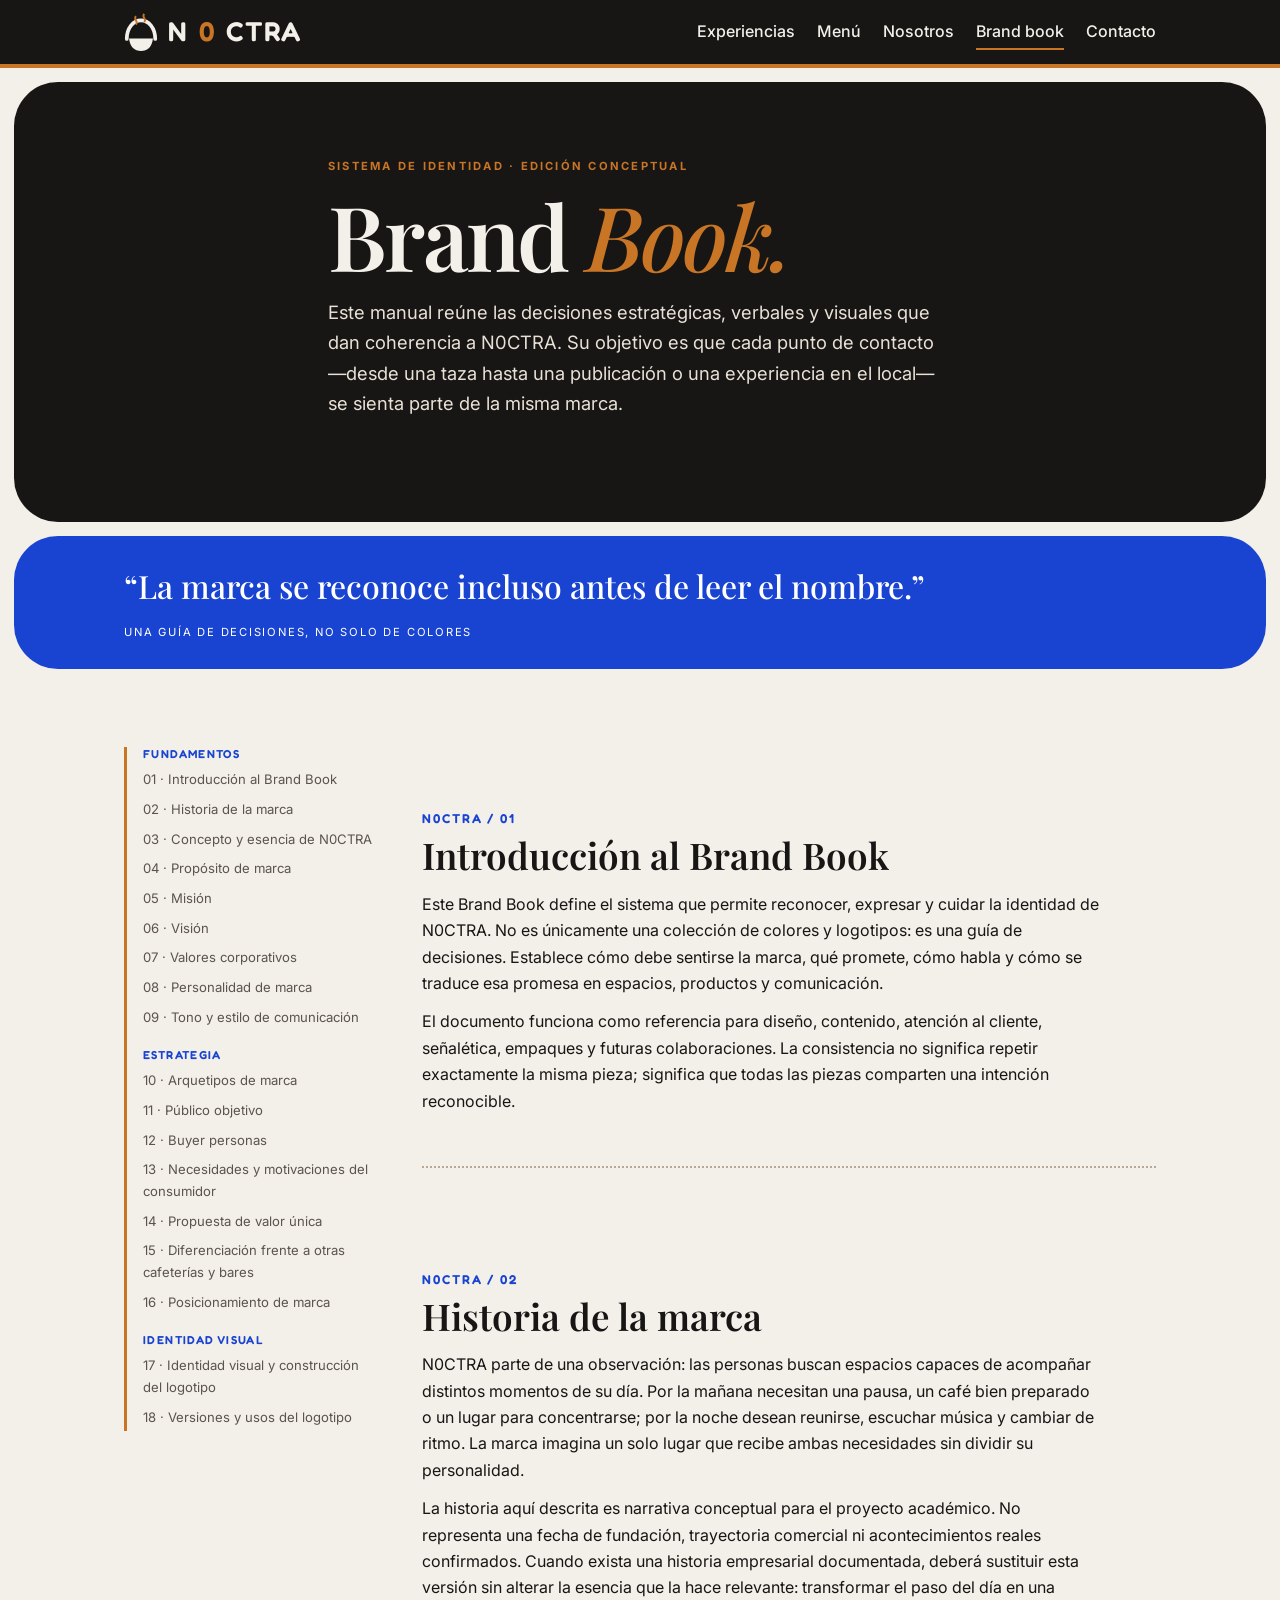
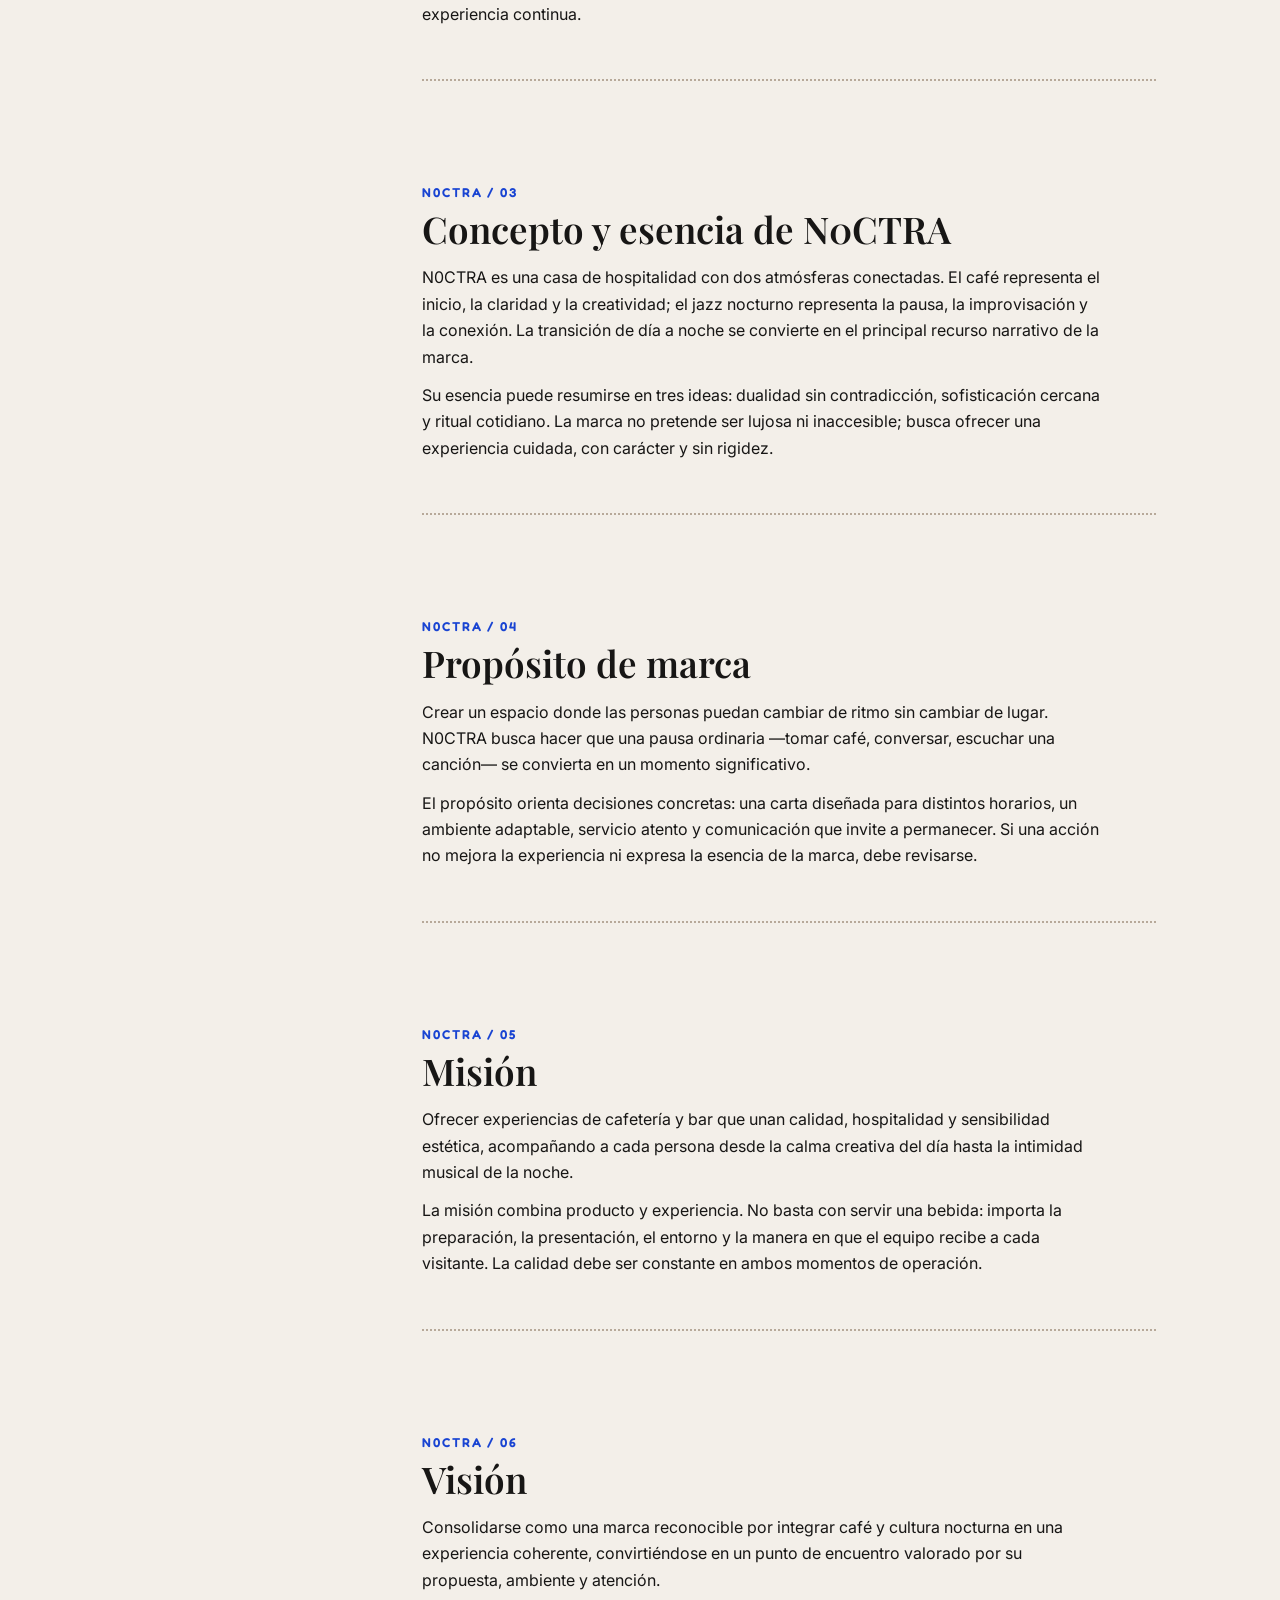
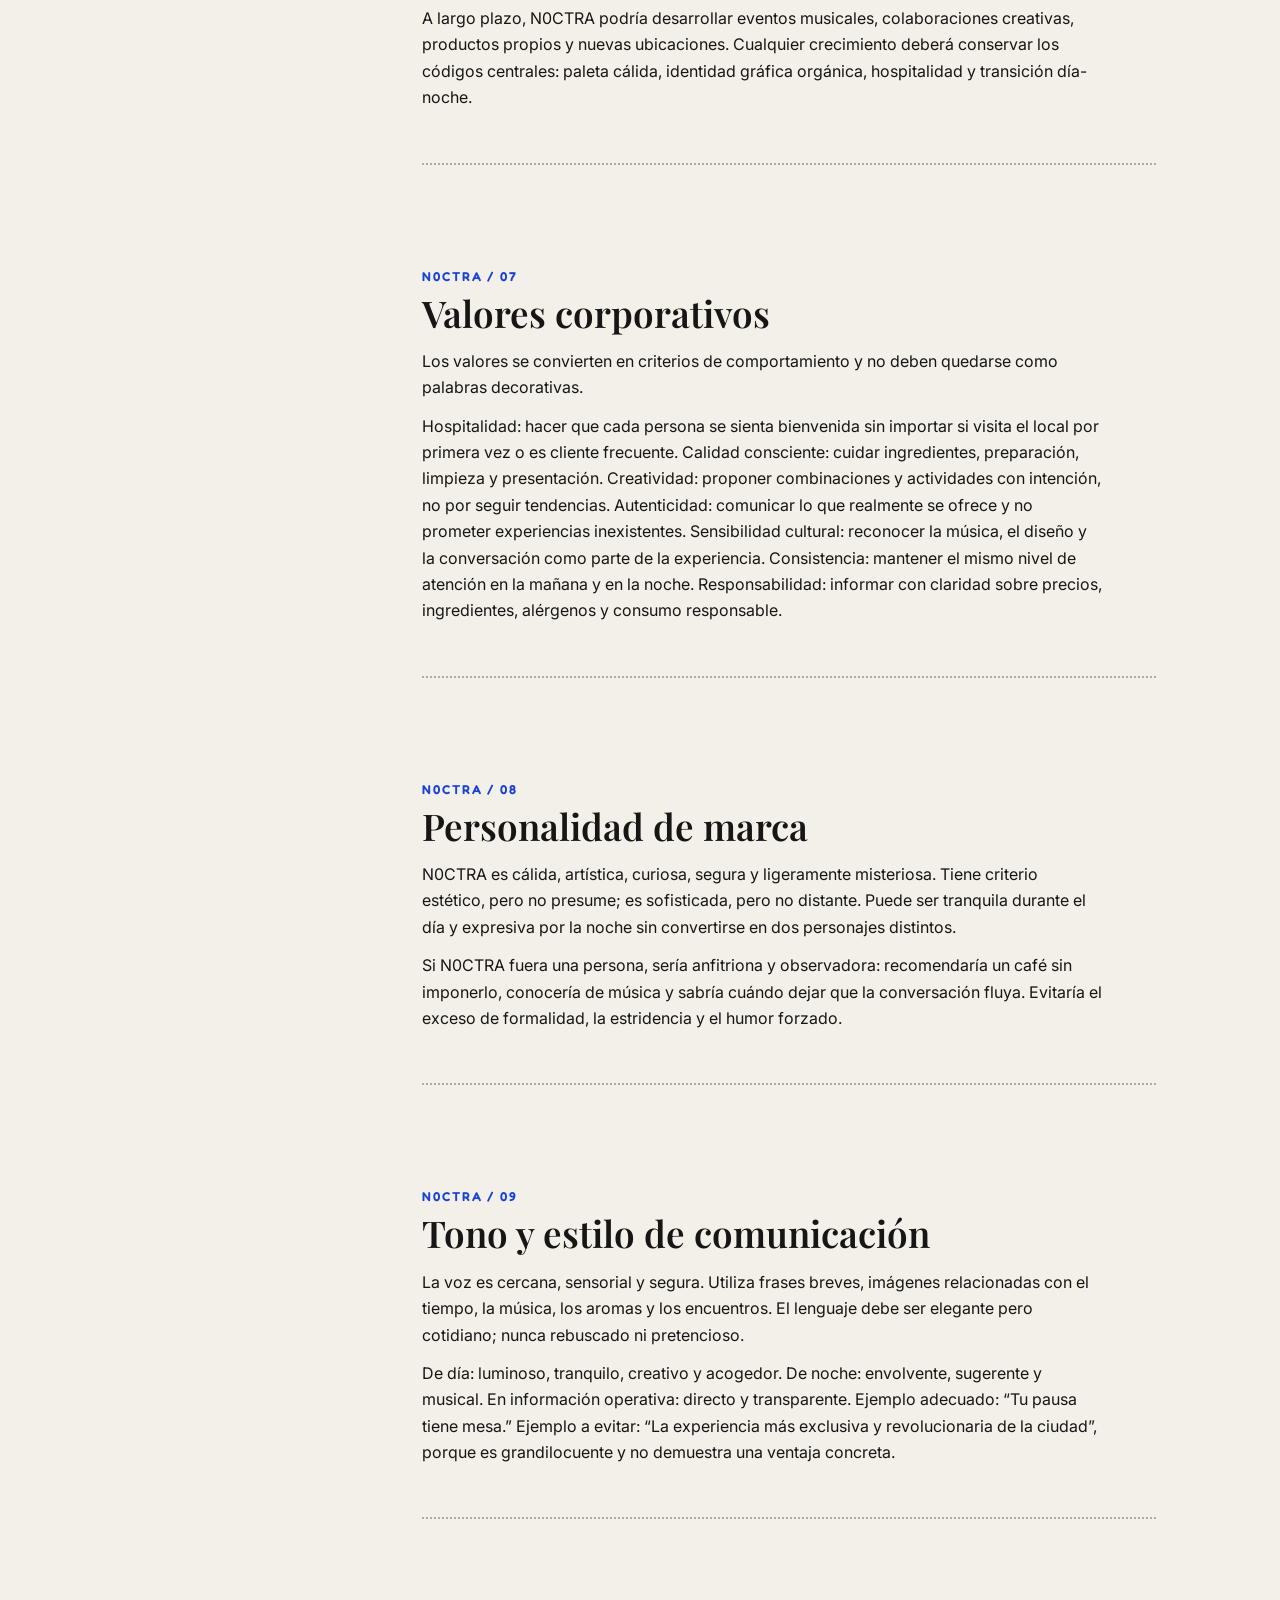
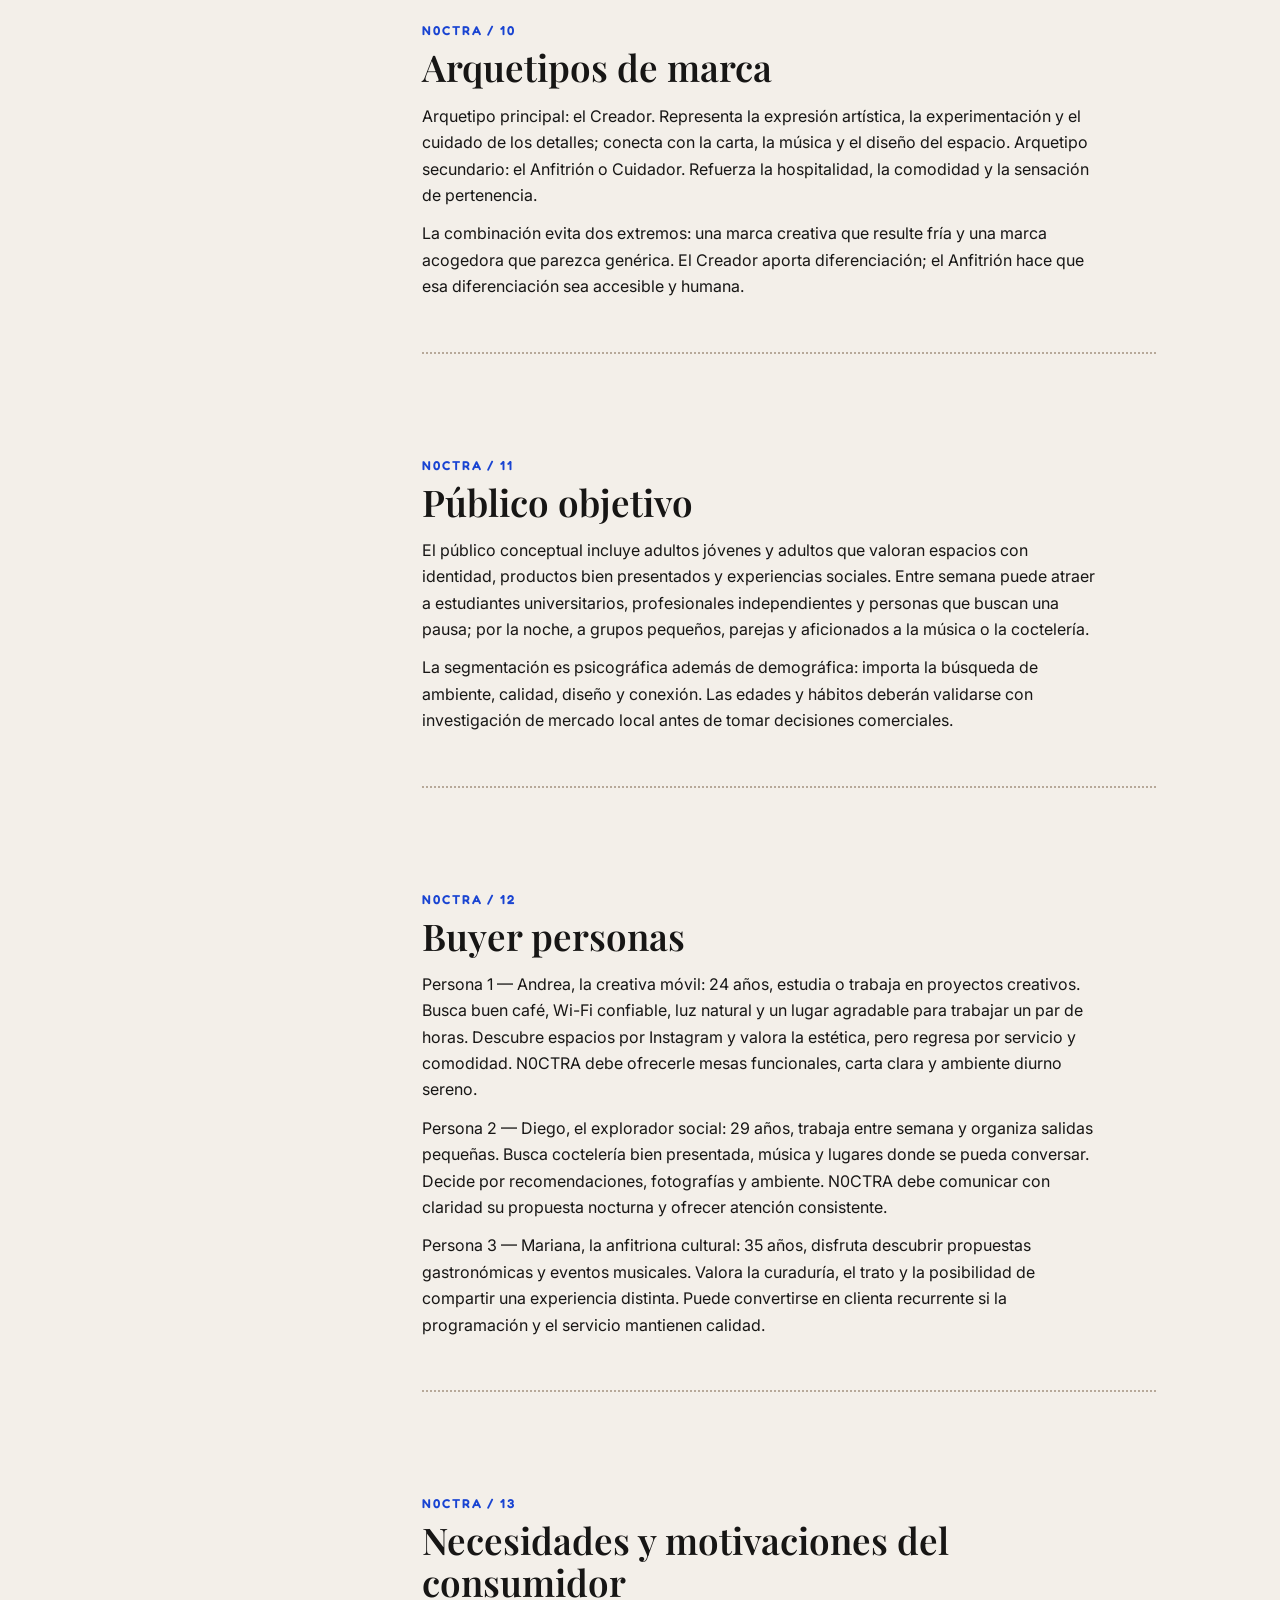
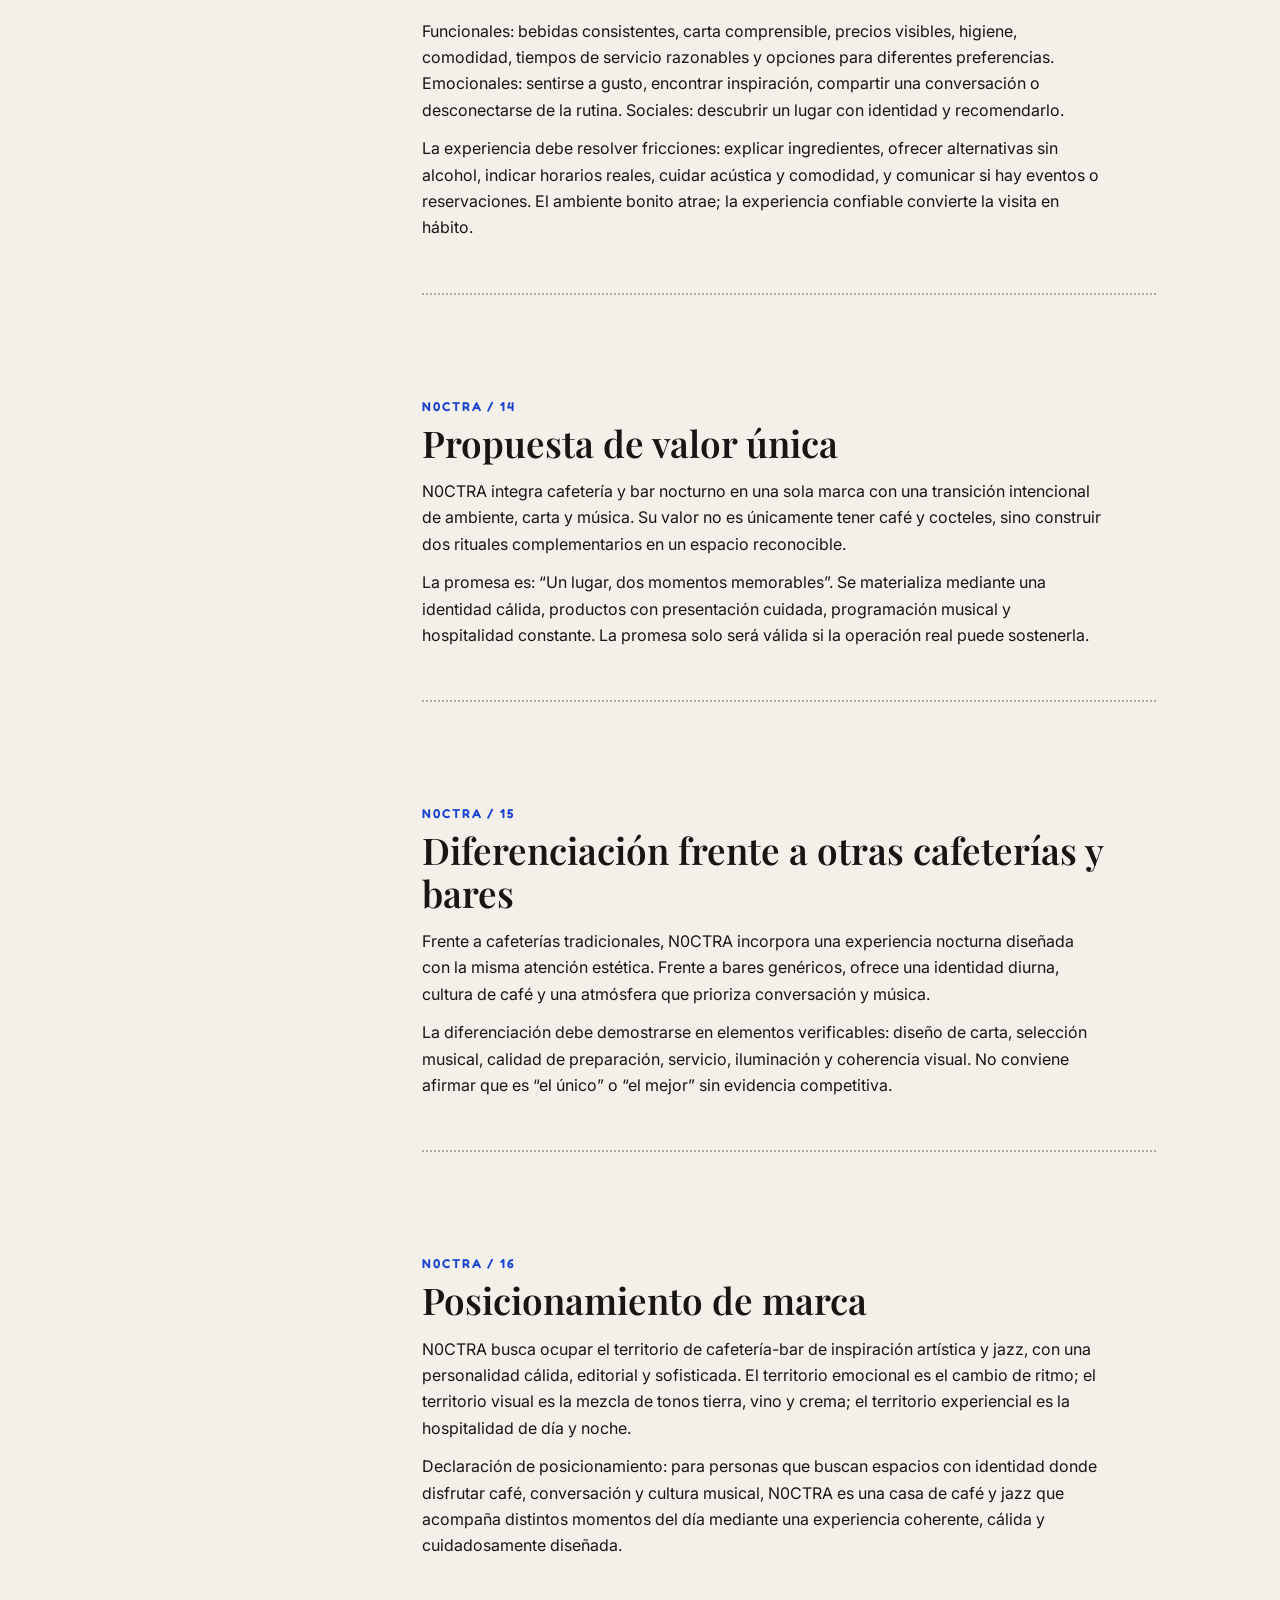
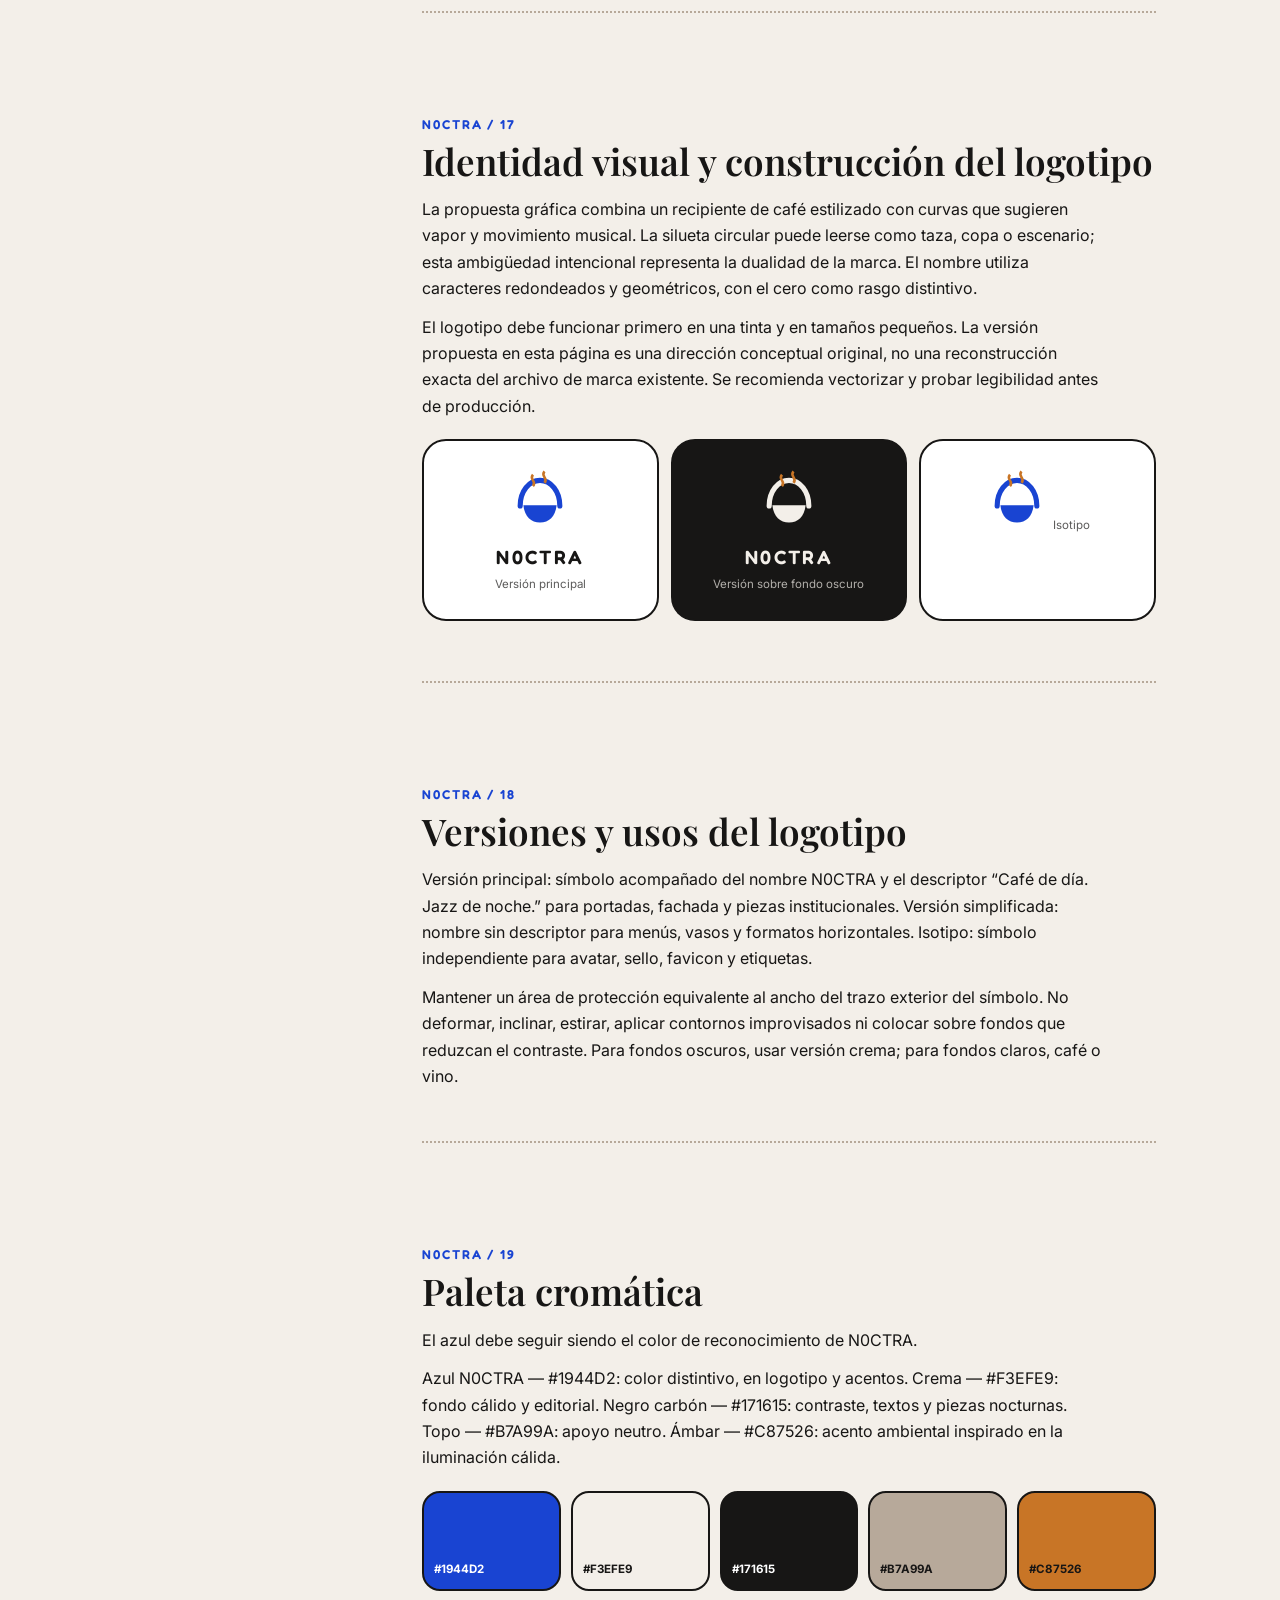
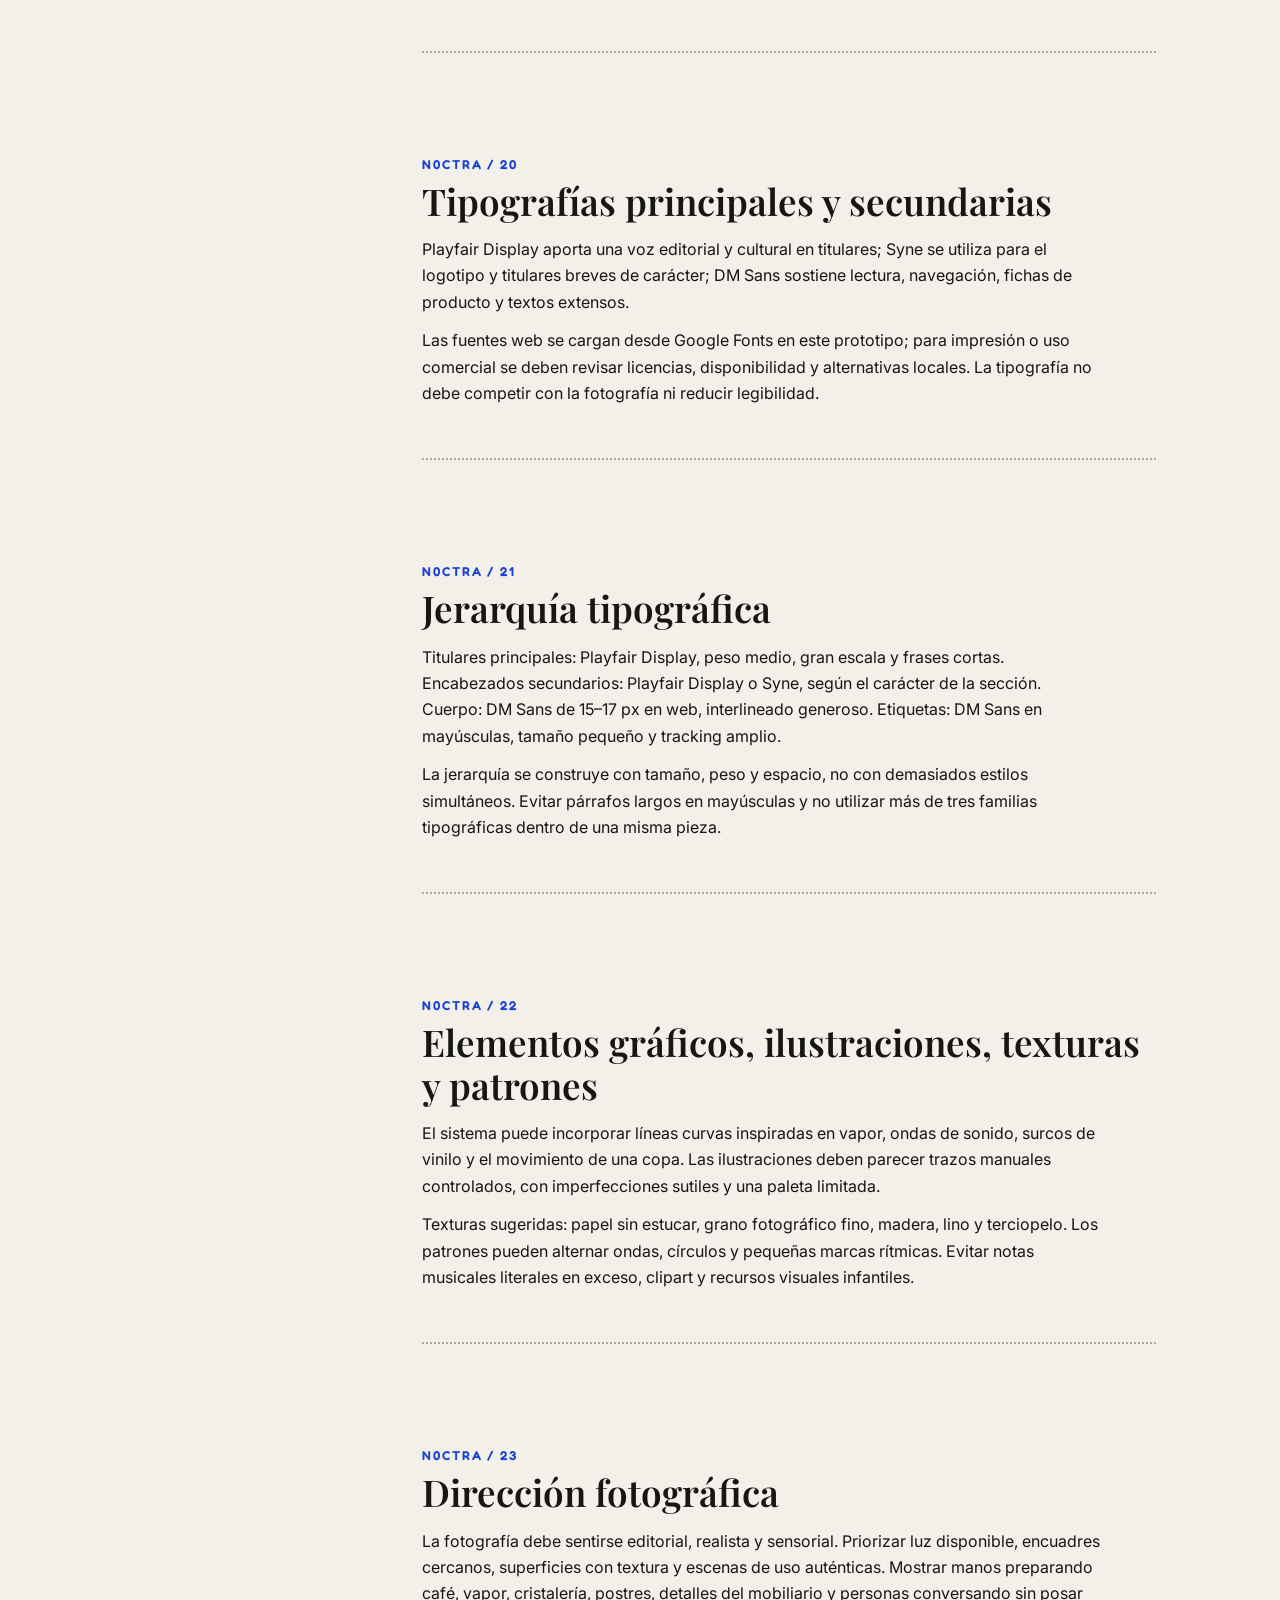
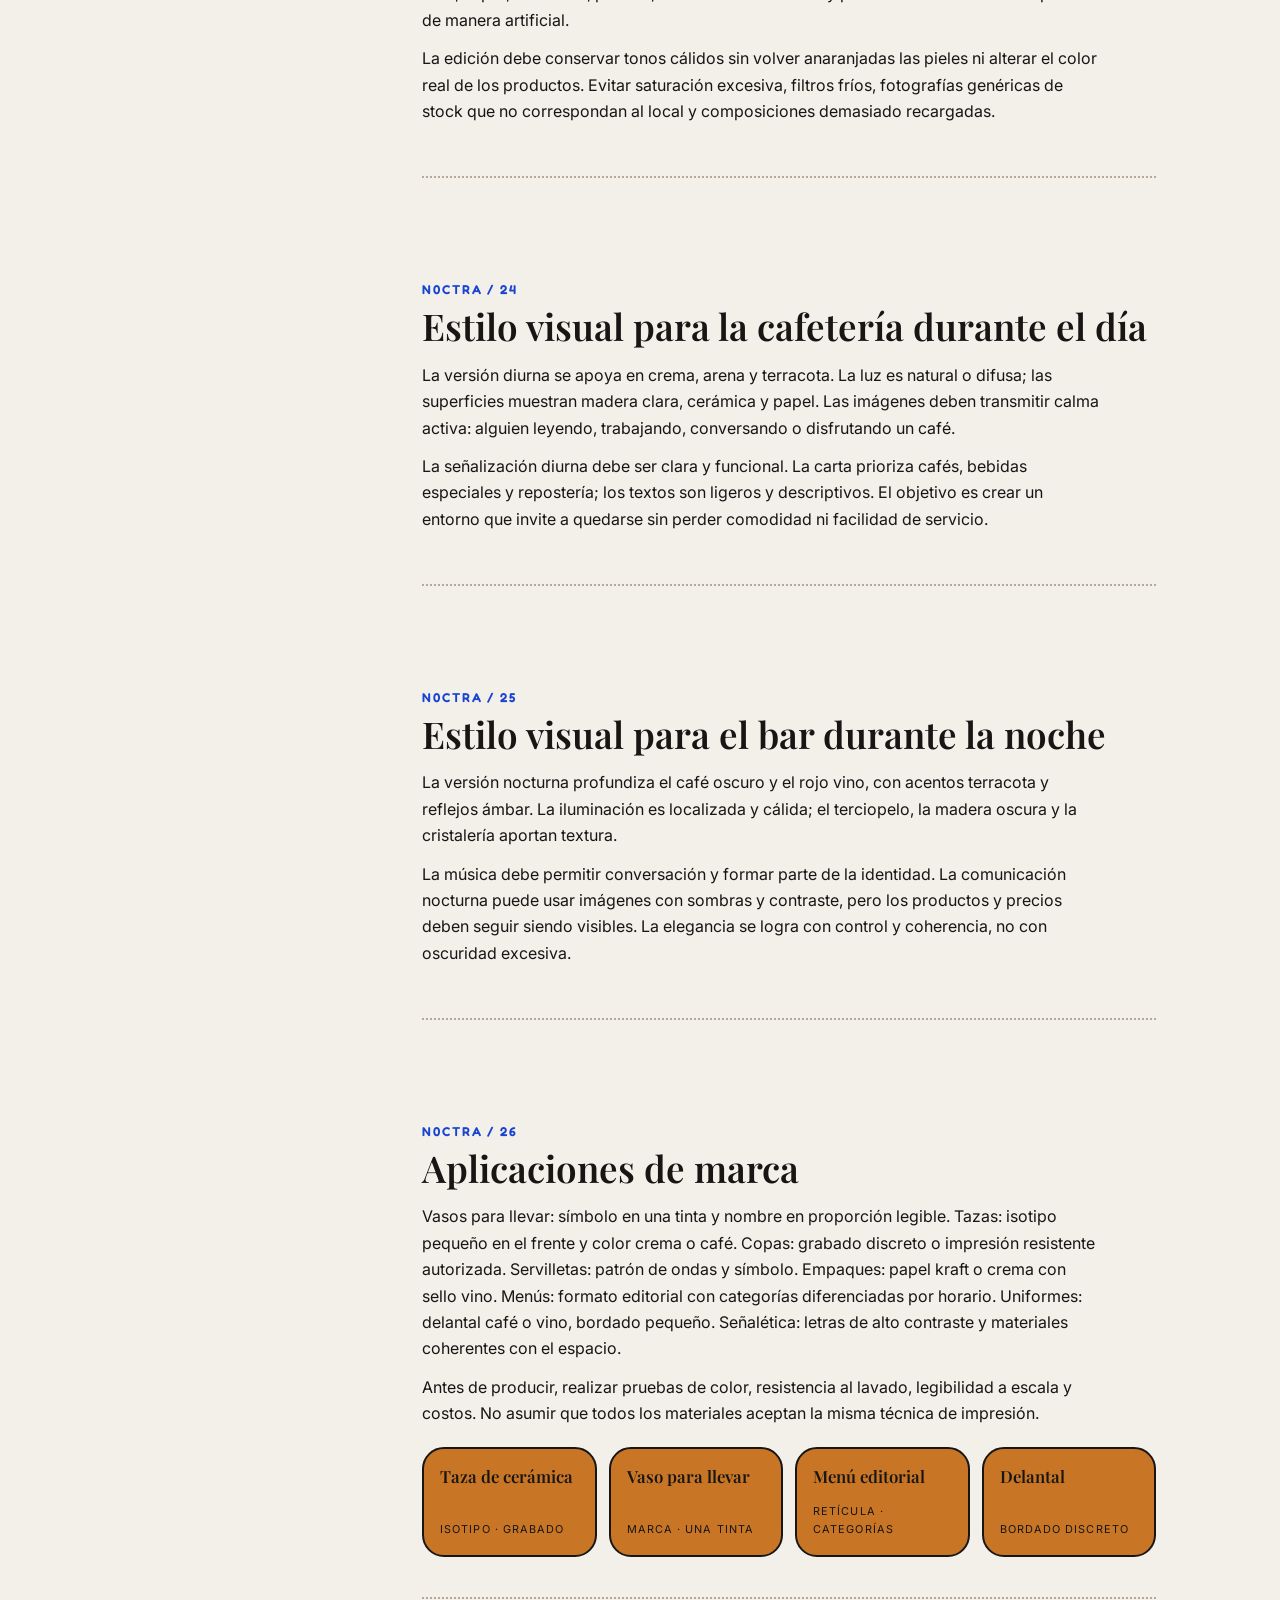
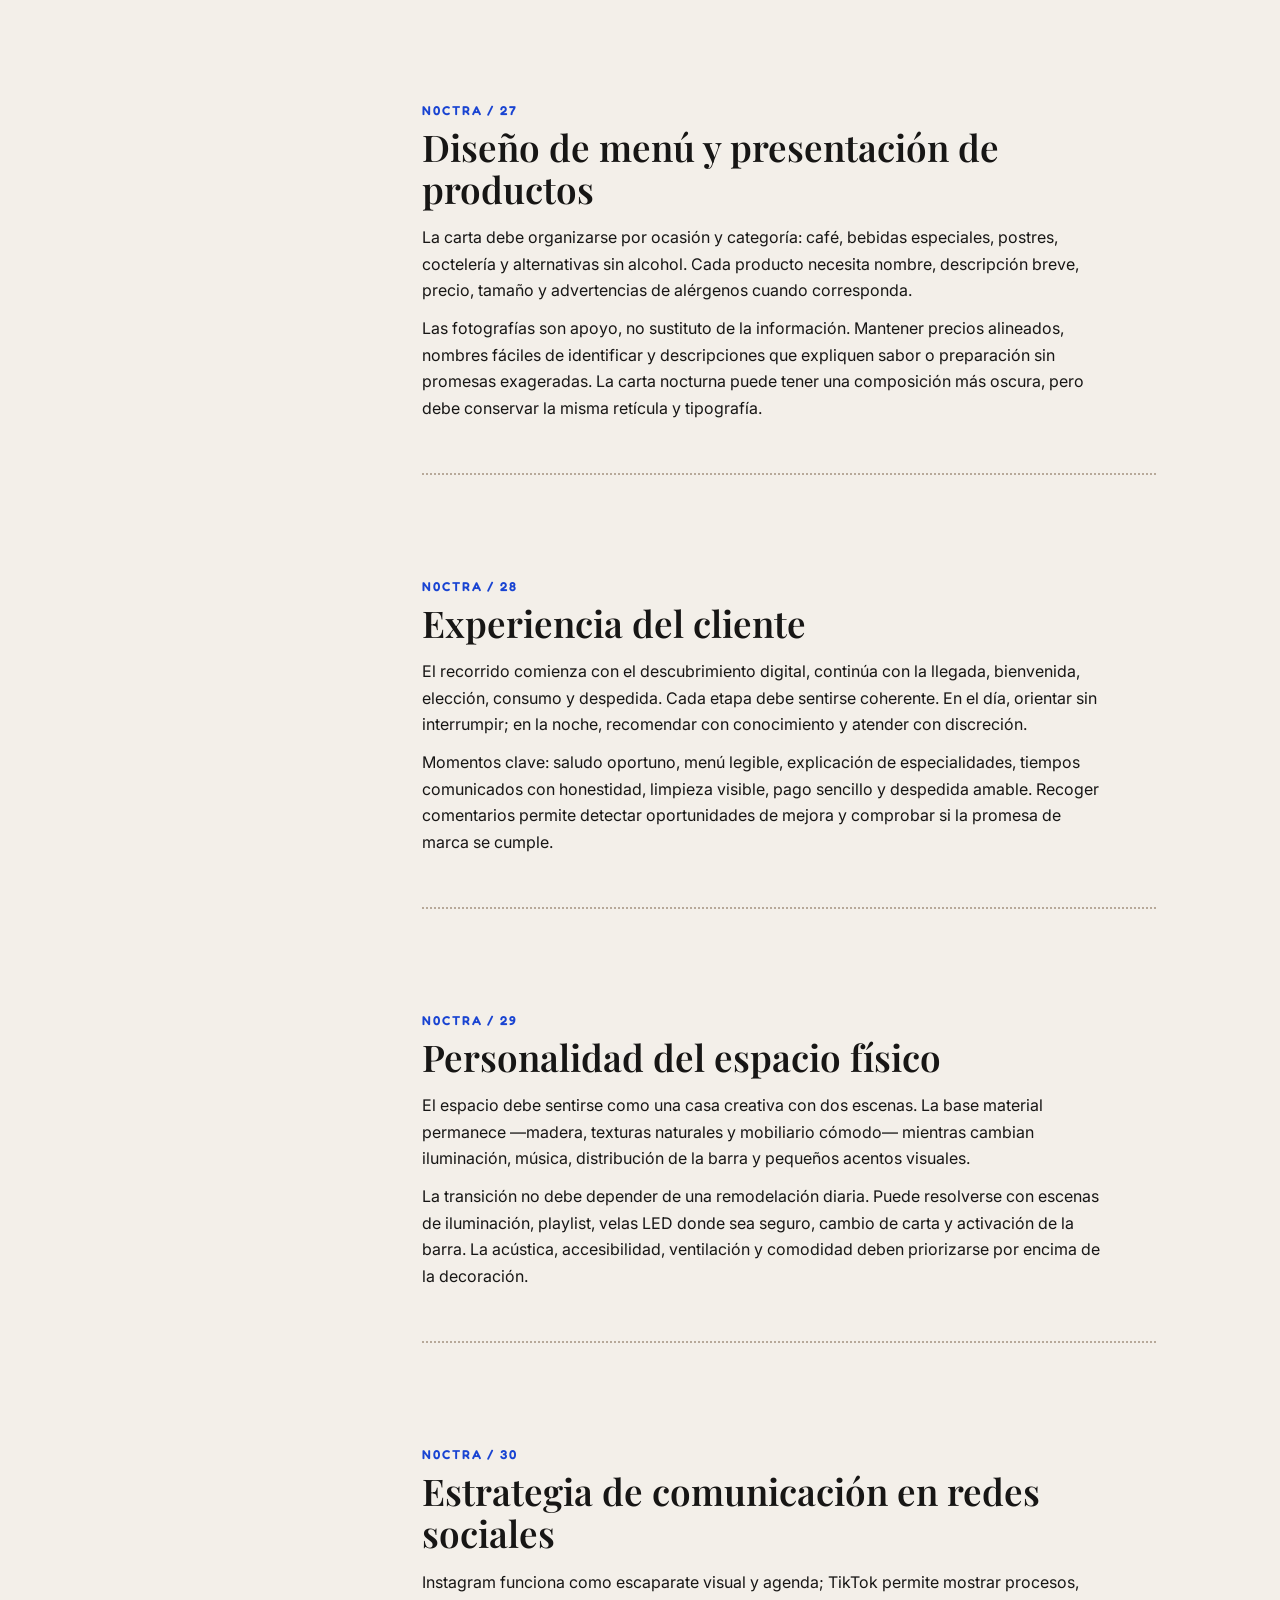
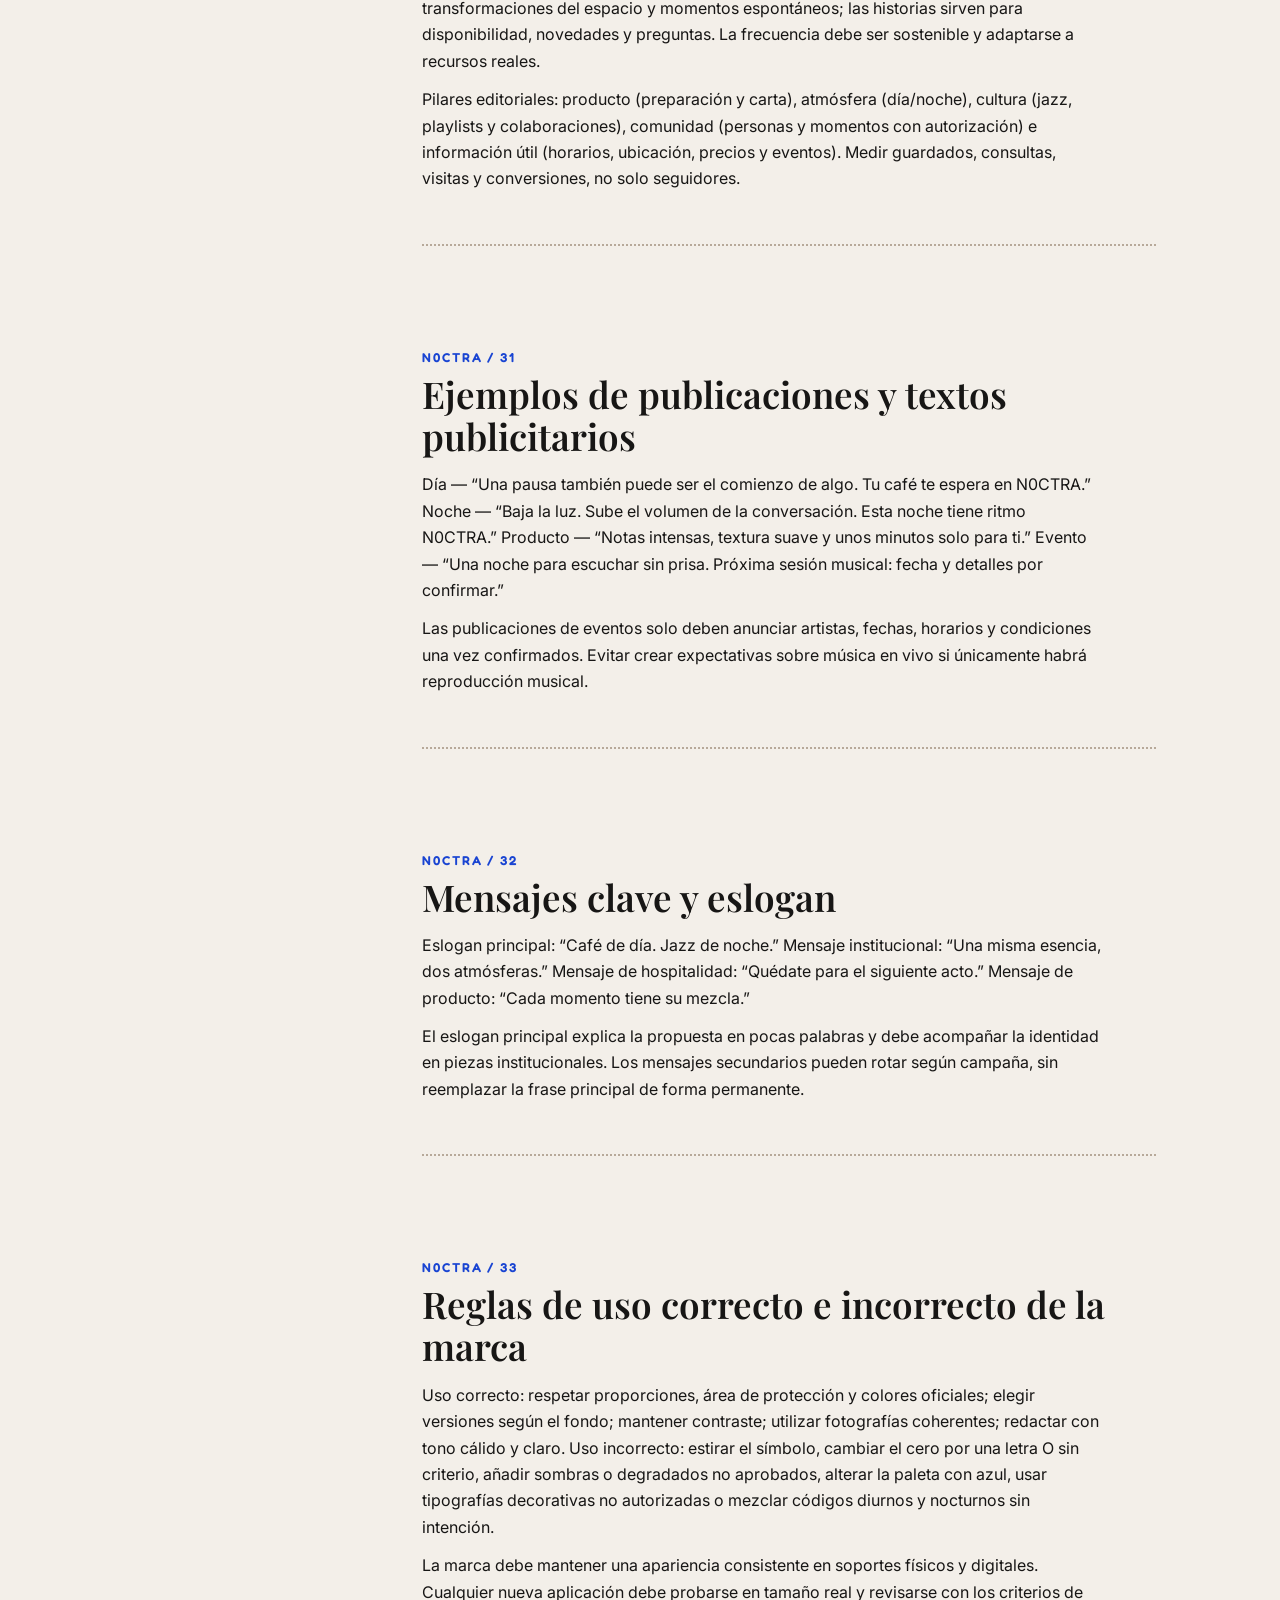
==== brandbook.html @ 635143bf "primera version" ====
<!DOCTYPE html>
<html lang="es">
<head>
  <meta charset="utf-8">
  <meta name="viewport" content="width=device-width,initial-scale=1">
  <title>Brand book &middot; N0CTRA</title>

  <link rel="icon" sizes="48x48" href="favicon.ico">
  <link rel="icon" type="image/svg+xml" href="assets/favicon.svg">
  <link rel="apple-touch-icon" href="assets/apple-touch-icon.png">
  <meta name="theme-color" content="#171615">

  <link rel="preconnect" href="https://fonts.googleapis.com">
  <link rel="stylesheet" href="https://fonts.googleapis.com/css2?family=Fredoka:wght@500;600&amp;family=Playfair+Display:ital,wght@0,500;0,600;1,500&amp;family=Inter:wght@400;500;600&amp;display=swap">
  <link rel="stylesheet" href="styles.css">

  <script>document.documentElement.classList.add('js')</script>
  <script defer src="site.js"></script>
</head>

<body>
  <header>
    <div class="wrap">
      <!-- Isotipo conceptual del brand book (cap. 17, versión sobre fondo oscuro). Reemplazar por el logotipo oficial cuando esté listo. -->
      <a class="logo" href="index.html" aria-label="N0CTRA, inicio">
        <img class="mark" src="assets/isotipo-crema.svg" width="35" height="40" alt="">
        N<span>0</span>CTRA
      </a>
      <button class="nav-toggle" type="button" aria-label="Abrir menú" aria-expanded="false" aria-controls="primary-nav">
        <span></span><span></span><span></span>
      </button>
      <nav id="primary-nav">
        <a href="index.html">Experiencias</a>
        <a href="menu.html">Men&uacute;</a>
        <a href="nosotros.html">Nosotros</a>
        <a class="on" href="brandbook.html">Brand book</a>
        <a href="#contacto">Contacto</a>
      </nav>
    </div>
  </header>

  <main>
    <section class="hero photo sm" style="--hp:url(https://images.unsplash.com/photo-1514362545857-3bc16c4c7d1b?auto=format&amp;fit=crop&amp;w=1800&amp;q=80)">
      <div class="wrap">
        <p class="eb">Sistema de identidad &middot; Edici&oacute;n conceptual</p>
        <h1>Brand <em>Book.</em></h1>
        <p class="lead">Este manual re&uacute;ne las decisiones estrat&eacute;gicas, verbales y visuales que dan coherencia a N0CTRA. Su objetivo es que cada punto de contacto &mdash;desde una taza hasta una publicaci&oacute;n o una experiencia en el local&mdash; se sienta parte de la misma marca.</p>
      </div>
    </section>

    <div class="strip">
      <div class="wrap">
        <strong>&ldquo;La marca se reconoce incluso antes de leer el nombre.&rdquo;</strong>
        <span>Una gu&iacute;a de decisiones, no solo de colores</span>
      </div>
    </div>

    <section>
      <div class="wrap bb">
        <aside class="bi">
          <b>Fundamentos</b>
          <a href="#chapter-01">01 &middot; Introducci&oacute;n al Brand Book</a>
          <a href="#chapter-02">02 &middot; Historia de la marca</a>
          <a href="#chapter-03">03 &middot; Concepto y esencia de N0CTRA</a>
          <a href="#chapter-04">04 &middot; Prop&oacute;sito de marca</a>
          <a href="#chapter-05">05 &middot; Misi&oacute;n</a>
          <a href="#chapter-06">06 &middot; Visi&oacute;n</a>
          <a href="#chapter-07">07 &middot; Valores corporativos</a>
          <a href="#chapter-08">08 &middot; Personalidad de marca</a>
          <a href="#chapter-09">09 &middot; Tono y estilo de comunicaci&oacute;n</a>

          <b>Estrategia</b>
          <a href="#chapter-10">10 &middot; Arquetipos de marca</a>
          <a href="#chapter-11">11 &middot; P&uacute;blico objetivo</a>
          <a href="#chapter-12">12 &middot; Buyer personas</a>
          <a href="#chapter-13">13 &middot; Necesidades y motivaciones del consumidor</a>
          <a href="#chapter-14">14 &middot; Propuesta de valor &uacute;nica</a>
          <a href="#chapter-15">15 &middot; Diferenciaci&oacute;n frente a otras cafeter&iacute;as y bares</a>
          <a href="#chapter-16">16 &middot; Posicionamiento de marca</a>

          <b>Identidad visual</b>
          <a href="#chapter-17">17 &middot; Identidad visual y construcci&oacute;n del logotipo</a>
          <a href="#chapter-18">18 &middot; Versiones y usos del logotipo</a>
          <a href="#chapter-19">19 &middot; Paleta crom&aacute;tica</a>
          <a href="#chapter-20">20 &middot; Tipograf&iacute;as principales y secundarias</a>
          <a href="#chapter-21">21 &middot; Jerarqu&iacute;a tipogr&aacute;fica</a>
          <a href="#chapter-22">22 &middot; Elementos gr&aacute;ficos, ilustraciones, texturas y patrones</a>
          <a href="#chapter-23">23 &middot; Direcci&oacute;n fotogr&aacute;fica</a>

          <b>Experiencia</b>
          <a href="#chapter-24">24 &middot; Estilo visual para la cafeter&iacute;a durante el d&iacute;a</a>
          <a href="#chapter-25">25 &middot; Estilo visual para el bar durante la noche</a>
          <a href="#chapter-26">26 &middot; Aplicaciones de marca</a>
          <a href="#chapter-27">27 &middot; Dise&ntilde;o de men&uacute; y presentaci&oacute;n de productos</a>
          <a href="#chapter-28">28 &middot; Experiencia del cliente</a>
          <a href="#chapter-29">29 &middot; Personalidad del espacio f&iacute;sico</a>

          <b>Comunicaci&oacute;n</b>
          <a href="#chapter-30">30 &middot; Estrategia de comunicaci&oacute;n en redes sociales</a>
          <a href="#chapter-31">31 &middot; Ejemplos de publicaciones y textos publicitarios</a>
          <a href="#chapter-32">32 &middot; Mensajes clave y eslogan</a>

          <b>Gobernanza</b>
          <a href="#chapter-33">33 &middot; Reglas de uso correcto e incorrecto de la marca</a>
          <a href="#chapter-34">34 &middot; Checklist de consistencia visual y comunicativa</a>
        </aside>
        <div>
          <section class="bc" id="chapter-01">
            <div class="cn">N0CTRA / 01</div>
            <h3>Introducci&oacute;n al Brand Book</h3>
            <p>Este Brand Book define el sistema que permite reconocer, expresar y cuidar la identidad de N0CTRA. No es &uacute;nicamente una colecci&oacute;n de colores y logotipos: es una gu&iacute;a de decisiones. Establece c&oacute;mo debe sentirse la marca, qu&eacute; promete, c&oacute;mo habla y c&oacute;mo se traduce esa promesa en espacios, productos y comunicaci&oacute;n.</p>
            <p>El documento funciona como referencia para dise&ntilde;o, contenido, atenci&oacute;n al cliente, se&ntilde;al&eacute;tica, empaques y futuras colaboraciones. La consistencia no significa repetir exactamente la misma pieza; significa que todas las piezas comparten una intenci&oacute;n reconocible.</p>
          </section>

          <section class="bc" id="chapter-02">
            <div class="cn">N0CTRA / 02</div>
            <h3>Historia de la marca</h3>
            <p>N0CTRA parte de una observaci&oacute;n: las personas buscan espacios capaces de acompa&ntilde;ar distintos momentos de su d&iacute;a. Por la ma&ntilde;ana necesitan una pausa, un caf&eacute; bien preparado o un lugar para concentrarse; por la noche desean reunirse, escuchar m&uacute;sica y cambiar de ritmo. La marca imagina un solo lugar que recibe ambas necesidades sin dividir su personalidad.</p>
            <p>La historia aqu&iacute; descrita es narrativa conceptual para el proyecto acad&eacute;mico. No representa una fecha de fundaci&oacute;n, trayectoria comercial ni acontecimientos reales confirmados. Cuando exista una historia empresarial documentada, deber&aacute; sustituir esta versi&oacute;n sin alterar la esencia que la hace relevante: transformar el paso del d&iacute;a en una experiencia continua.</p>
          </section>

          <section class="bc" id="chapter-03">
            <div class="cn">N0CTRA / 03</div>
            <h3>Concepto y esencia de N0CTRA</h3>
            <p>N0CTRA es una casa de hospitalidad con dos atm&oacute;sferas conectadas. El caf&eacute; representa el inicio, la claridad y la creatividad; el jazz nocturno representa la pausa, la improvisaci&oacute;n y la conexi&oacute;n. La transici&oacute;n de d&iacute;a a noche se convierte en el principal recurso narrativo de la marca.</p>
            <p>Su esencia puede resumirse en tres ideas: dualidad sin contradicci&oacute;n, sofisticaci&oacute;n cercana y ritual cotidiano. La marca no pretende ser lujosa ni inaccesible; busca ofrecer una experiencia cuidada, con car&aacute;cter y sin rigidez.</p>
          </section>

          <section class="bc" id="chapter-04">
            <div class="cn">N0CTRA / 04</div>
            <h3>Prop&oacute;sito de marca</h3>
            <p>Crear un espacio donde las personas puedan cambiar de ritmo sin cambiar de lugar. N0CTRA busca hacer que una pausa ordinaria &mdash;tomar caf&eacute;, conversar, escuchar una canci&oacute;n&mdash; se convierta en un momento significativo.</p>
            <p>El prop&oacute;sito orienta decisiones concretas: una carta dise&ntilde;ada para distintos horarios, un ambiente adaptable, servicio atento y comunicaci&oacute;n que invite a permanecer. Si una acci&oacute;n no mejora la experiencia ni expresa la esencia de la marca, debe revisarse.</p>
          </section>

          <section class="bc" id="chapter-05">
            <div class="cn">N0CTRA / 05</div>
            <h3>Misi&oacute;n</h3>
            <p>Ofrecer experiencias de cafeter&iacute;a y bar que unan calidad, hospitalidad y sensibilidad est&eacute;tica, acompa&ntilde;ando a cada persona desde la calma creativa del d&iacute;a hasta la intimidad musical de la noche.</p>
            <p>La misi&oacute;n combina producto y experiencia. No basta con servir una bebida: importa la preparaci&oacute;n, la presentaci&oacute;n, el entorno y la manera en que el equipo recibe a cada visitante. La calidad debe ser constante en ambos momentos de operaci&oacute;n.</p>
          </section>

          <section class="bc" id="chapter-06">
            <div class="cn">N0CTRA / 06</div>
            <h3>Visi&oacute;n</h3>
            <p>Consolidarse como una marca reconocible por integrar caf&eacute; y cultura nocturna en una experiencia coherente, convirti&eacute;ndose en un punto de encuentro valorado por su propuesta, ambiente y atenci&oacute;n.</p>
            <p>A largo plazo, N0CTRA podr&iacute;a desarrollar eventos musicales, colaboraciones creativas, productos propios y nuevas ubicaciones. Cualquier crecimiento deber&aacute; conservar los c&oacute;digos centrales: paleta c&aacute;lida, identidad gr&aacute;fica org&aacute;nica, hospitalidad y transici&oacute;n d&iacute;a-noche.</p>
          </section>

        <section class="bc" id="chapter-07">
          <div class="cn">N0CTRA / 07</div>
          <h3>Valores corporativos</h3>
          <p>Los valores se convierten en criterios de comportamiento y no deben quedarse como palabras decorativas.</p>
          <p>Hospitalidad: hacer que cada persona se sienta bienvenida sin importar si visita el local por primera vez o es cliente frecuente. Calidad consciente: cuidar ingredientes, preparaci&oacute;n, limpieza y presentaci&oacute;n. Creatividad: proponer combinaciones y actividades con intenci&oacute;n, no por seguir tendencias. Autenticidad: comunicar lo que realmente se ofrece y no prometer experiencias inexistentes. Sensibilidad cultural: reconocer la m&uacute;sica, el dise&ntilde;o y la conversaci&oacute;n como parte de la experiencia. Consistencia: mantener el mismo nivel de atenci&oacute;n en la ma&ntilde;ana y en la noche. Responsabilidad: informar con claridad sobre precios, ingredientes, al&eacute;rgenos y consumo responsable.</p>
        </section>

        <section class="bc" id="chapter-08">
          <div class="cn">N0CTRA / 08</div>
          <h3>Personalidad de marca</h3>
          <p>N0CTRA es c&aacute;lida, art&iacute;stica, curiosa, segura y ligeramente misteriosa. Tiene criterio est&eacute;tico, pero no presume; es sofisticada, pero no distante. Puede ser tranquila durante el d&iacute;a y expresiva por la noche sin convertirse en dos personajes distintos.</p>
          <p>Si N0CTRA fuera una persona, ser&iacute;a anfitriona y observadora: recomendar&iacute;a un caf&eacute; sin imponerlo, conocer&iacute;a de m&uacute;sica y sabr&iacute;a cu&aacute;ndo dejar que la conversaci&oacute;n fluya. Evitar&iacute;a el exceso de formalidad, la estridencia y el humor forzado.</p>
        </section>

        <section class="bc" id="chapter-09">
          <div class="cn">N0CTRA / 09</div>
          <h3>Tono y estilo de comunicaci&oacute;n</h3>
          <p>La voz es cercana, sensorial y segura. Utiliza frases breves, im&aacute;genes relacionadas con el tiempo, la m&uacute;sica, los aromas y los encuentros. El lenguaje debe ser elegante pero cotidiano; nunca rebuscado ni pretencioso.</p>
          <p>De d&iacute;a: luminoso, tranquilo, creativo y acogedor. De noche: envolvente, sugerente y musical. En informaci&oacute;n operativa: directo y transparente. Ejemplo adecuado: &ldquo;Tu pausa tiene mesa.&rdquo; Ejemplo a evitar: &ldquo;La experiencia m&aacute;s exclusiva y revolucionaria de la ciudad&rdquo;, porque es grandilocuente y no demuestra una ventaja concreta.</p>
        </section>

        <section class="bc" id="chapter-10">
          <div class="cn">N0CTRA / 10</div>
          <h3>Arquetipos de marca</h3>
          <p>Arquetipo principal: el Creador. Representa la expresi&oacute;n art&iacute;stica, la experimentaci&oacute;n y el cuidado de los detalles; conecta con la carta, la m&uacute;sica y el dise&ntilde;o del espacio. Arquetipo secundario: el Anfitri&oacute;n o Cuidador. Refuerza la hospitalidad, la comodidad y la sensaci&oacute;n de pertenencia.</p>
          <p>La combinaci&oacute;n evita dos extremos: una marca creativa que resulte fr&iacute;a y una marca acogedora que parezca gen&eacute;rica. El Creador aporta diferenciaci&oacute;n; el Anfitri&oacute;n hace que esa diferenciaci&oacute;n sea accesible y humana.</p>
        </section>

        <section class="bc" id="chapter-11">
          <div class="cn">N0CTRA / 11</div>
          <h3>P&uacute;blico objetivo</h3>
          <p>El p&uacute;blico conceptual incluye adultos j&oacute;venes y adultos que valoran espacios con identidad, productos bien presentados y experiencias sociales. Entre semana puede atraer a estudiantes universitarios, profesionales independientes y personas que buscan una pausa; por la noche, a grupos peque&ntilde;os, parejas y aficionados a la m&uacute;sica o la cocteler&iacute;a.</p>
          <p>La segmentaci&oacute;n es psicogr&aacute;fica adem&aacute;s de demogr&aacute;fica: importa la b&uacute;squeda de ambiente, calidad, dise&ntilde;o y conexi&oacute;n. Las edades y h&aacute;bitos deber&aacute;n validarse con investigaci&oacute;n de mercado local antes de tomar decisiones comerciales.</p>
        </section>

        <section class="bc" id="chapter-12">
          <div class="cn">N0CTRA / 12</div>
          <h3>Buyer personas</h3>
          <p>Persona 1 &mdash; Andrea, la creativa m&oacute;vil: 24 a&ntilde;os, estudia o trabaja en proyectos creativos. Busca buen caf&eacute;, Wi-Fi confiable, luz natural y un lugar agradable para trabajar un par de horas. Descubre espacios por Instagram y valora la est&eacute;tica, pero regresa por servicio y comodidad. N0CTRA debe ofrecerle mesas funcionales, carta clara y ambiente diurno sereno.</p>
          <p>Persona 2 &mdash; Diego, el explorador social: 29 a&ntilde;os, trabaja entre semana y organiza salidas peque&ntilde;as. Busca cocteler&iacute;a bien presentada, m&uacute;sica y lugares donde se pueda conversar. Decide por recomendaciones, fotograf&iacute;as y ambiente. N0CTRA debe comunicar con claridad su propuesta nocturna y ofrecer atenci&oacute;n consistente.</p>
          <p>Persona 3 &mdash; Mariana, la anfitriona cultural: 35 a&ntilde;os, disfruta descubrir propuestas gastron&oacute;micas y eventos musicales. Valora la curadur&iacute;a, el trato y la posibilidad de compartir una experiencia distinta. Puede convertirse en clienta recurrente si la programaci&oacute;n y el servicio mantienen calidad.</p>
        </section>

        <section class="bc" id="chapter-13">
          <div class="cn">N0CTRA / 13</div>
          <h3>Necesidades y motivaciones del consumidor</h3>
          <p>Funcionales: bebidas consistentes, carta comprensible, precios visibles, higiene, comodidad, tiempos de servicio razonables y opciones para diferentes preferencias. Emocionales: sentirse a gusto, encontrar inspiraci&oacute;n, compartir una conversaci&oacute;n o desconectarse de la rutina. Sociales: descubrir un lugar con identidad y recomendarlo.</p>
          <p>La experiencia debe resolver fricciones: explicar ingredientes, ofrecer alternativas sin alcohol, indicar horarios reales, cuidar ac&uacute;stica y comodidad, y comunicar si hay eventos o reservaciones. El ambiente bonito atrae; la experiencia confiable convierte la visita en h&aacute;bito.</p>
        </section>
          <section class="bc" id="chapter-14">
            <div class="cn">N0CTRA / 14</div>
            <h3>Propuesta de valor &uacute;nica</h3>
            <p>N0CTRA integra cafeter&iacute;a y bar nocturno en una sola marca con una transici&oacute;n intencional de ambiente, carta y m&uacute;sica. Su valor no es &uacute;nicamente tener caf&eacute; y cocteles, sino construir dos rituales complementarios en un espacio reconocible.</p>
            <p>La promesa es: &ldquo;Un lugar, dos momentos memorables&rdquo;. Se materializa mediante una identidad c&aacute;lida, productos con presentaci&oacute;n cuidada, programaci&oacute;n musical y hospitalidad constante. La promesa solo ser&aacute; v&aacute;lida si la operaci&oacute;n real puede sostenerla.</p>
          </section>

          <section class="bc" id="chapter-15">
            <div class="cn">N0CTRA / 15</div>
            <h3>Diferenciaci&oacute;n frente a otras cafeter&iacute;as y bares</h3>
            <p>Frente a cafeter&iacute;as tradicionales, N0CTRA incorpora una experiencia nocturna dise&ntilde;ada con la misma atenci&oacute;n est&eacute;tica. Frente a bares gen&eacute;ricos, ofrece una identidad diurna, cultura de caf&eacute; y una atm&oacute;sfera que prioriza conversaci&oacute;n y m&uacute;sica.</p>
            <p>La diferenciaci&oacute;n debe demostrarse en elementos verificables: dise&ntilde;o de carta, selecci&oacute;n musical, calidad de preparaci&oacute;n, servicio, iluminaci&oacute;n y coherencia visual. No conviene afirmar que es &ldquo;el &uacute;nico&rdquo; o &ldquo;el mejor&rdquo; sin evidencia competitiva.</p>
          </section>

          <section class="bc" id="chapter-16">
            <div class="cn">N0CTRA / 16</div>
            <h3>Posicionamiento de marca</h3>
            <p>N0CTRA busca ocupar el territorio de cafeter&iacute;a-bar de inspiraci&oacute;n art&iacute;stica y jazz, con una personalidad c&aacute;lida, editorial y sofisticada. El territorio emocional es el cambio de ritmo; el territorio visual es la mezcla de tonos tierra, vino y crema; el territorio experiencial es la hospitalidad de d&iacute;a y noche.</p>
            <p>Declaraci&oacute;n de posicionamiento: para personas que buscan espacios con identidad donde disfrutar caf&eacute;, conversaci&oacute;n y cultura musical, N0CTRA es una casa de caf&eacute; y jazz que acompa&ntilde;a distintos momentos del d&iacute;a mediante una experiencia coherente, c&aacute;lida y cuidadosamente dise&ntilde;ada.</p>
          </section>

          <section class="bc" id="chapter-17">
            <div class="cn">N0CTRA / 17</div>
            <h3>Identidad visual y construcci&oacute;n del logotipo</h3>
            <p>La propuesta gr&aacute;fica combina un recipiente de caf&eacute; estilizado con curvas que sugieren vapor y movimiento musical. La silueta circular puede leerse como taza, copa o escenario; esta ambig&uuml;edad intencional representa la dualidad de la marca. El nombre utiliza caracteres redondeados y geom&eacute;tricos, con el cero como rasgo distintivo.</p>
            <p>El logotipo debe funcionar primero en una tinta y en tama&ntilde;os peque&ntilde;os. La versi&oacute;n propuesta en esta p&aacute;gina es una direcci&oacute;n conceptual original, no una reconstrucci&oacute;n exacta del archivo de marca existente. Se recomienda vectorizar y probar legibilidad antes de producci&oacute;n.</p>
            <div class="lv">
              <div class="ls">
                <svg aria-hidden="true" fill="none" viewbox="0 0 100 100">
                  <path d="M19 64c0-23 14-40 31-40s31 17 31 40" stroke="#1944D2" stroke-linecap="round" stroke-width="8"></path>
                  <path d="M24 63h52c-2 18-12 27-26 27S26 81 24 63Z" fill="#1944D2"></path>
                  <path d="M39 15c-7 8 7 10 0 18M57 10c-7 8 7 10 0 18" stroke="#C87526" stroke-width="4"></path>
                </svg>
                <strong>N0CTRA</strong>
                <small>Versi&oacute;n principal</small>
              </div>
              <div class="ls dk">
                <svg aria-hidden="true" fill="none" viewbox="0 0 100 100">
                  <path d="M19 64c0-23 14-40 31-40s31 17 31 40" stroke="#F3EFE9" stroke-linecap="round" stroke-width="8"></path>
                  <path d="M24 63h52c-2 18-12 27-26 27S26 81 24 63Z" fill="#F3EFE9"></path>
                  <path d="M39 15c-7 8 7 10 0 18M57 10c-7 8 7 10 0 18" stroke="#C87526" stroke-width="4"></path>
                </svg>
                <strong>N0CTRA</strong>
                <small>Versi&oacute;n sobre fondo oscuro</small>
              </div>
              <div class="ls">
                <svg aria-hidden="true" fill="none" viewbox="0 0 100 100">
                  <path d="M19 64c0-23 14-40 31-40s31 17 31 40" stroke="#1944D2" stroke-linecap="round" stroke-width="8"></path>
                  <path d="M24 63h52c-2 18-12 27-26 27S26 81 24 63Z" fill="#1944D2"></path>
                  <path d="M39 15c-7 8 7 10 0 18M57 10c-7 8 7 10 0 18" stroke="#C87526" stroke-width="4"></path>
                </svg>
                <small>Isotipo</small>
              </div>
            </div>
          </section>

          <section class="bc" id="chapter-18">
            <div class="cn">N0CTRA / 18</div>
            <h3>Versiones y usos del logotipo</h3>
            <p>Versi&oacute;n principal: s&iacute;mbolo acompa&ntilde;ado del nombre N0CTRA y el descriptor &ldquo;Caf&eacute; de d&iacute;a. Jazz de noche.&rdquo; para portadas, fachada y piezas institucionales. Versi&oacute;n simplificada: nombre sin descriptor para men&uacute;s, vasos y formatos horizontales. Isotipo: s&iacute;mbolo independiente para avatar, sello, favicon y etiquetas.</p>
            <p>Mantener un &aacute;rea de protecci&oacute;n equivalente al ancho del trazo exterior del s&iacute;mbolo. No deformar, inclinar, estirar, aplicar contornos improvisados ni colocar sobre fondos que reduzcan el contraste. Para fondos oscuros, usar versi&oacute;n crema; para fondos claros, caf&eacute; o vino.</p>
          </section>

          <section class="bc" id="chapter-19">
            <div class="cn">N0CTRA / 19</div>
            <h3>Paleta crom&aacute;tica</h3>
            <p>El azul debe seguir siendo el color de reconocimiento de N0CTRA.</p>
            <p>Azul N0CTRA &mdash; #1944D2: color distintivo, en logotipo y acentos. Crema &mdash; #F3EFE9: fondo c&aacute;lido y editorial. Negro carb&oacute;n &mdash; #171615: contraste, textos y piezas nocturnas. Topo &mdash; #B7A99A: apoyo neutro. &Aacute;mbar &mdash; #C87526: acento ambiental inspirado en la iluminaci&oacute;n c&aacute;lida.</p>
            <div class="swatches">
              <div class="swatch" style="background:#1944D2;color:#fff">#1944D2</div>
              <div class="swatch" style="background:#F3EFE9;color:#171615">#F3EFE9</div>
              <div class="swatch" style="background:#171615;color:#fff">#171615</div>
              <div class="swatch" style="background:#B7A99A;color:#171615">#B7A99A</div>
              <div class="swatch" style="background:#C87526;color:#171615">#C87526</div>
            </div>
          </section>

          <section class="bc" id="chapter-20">
            <div class="cn">N0CTRA / 20</div>
            <h3>Tipograf&iacute;as principales y secundarias</h3>
            <p>Playfair Display aporta una voz editorial y cultural en titulares; Syne se utiliza para el logotipo y titulares breves de car&aacute;cter; DM Sans sostiene lectura, navegaci&oacute;n, fichas de producto y textos extensos.</p>
            <p>Las fuentes web se cargan desde Google Fonts en este prototipo; para impresi&oacute;n o uso comercial se deben revisar licencias, disponibilidad y alternativas locales. La tipograf&iacute;a no debe competir con la fotograf&iacute;a ni reducir legibilidad.</p>
          </section>

          <section class="bc" id="chapter-21">
            <div class="cn">N0CTRA / 21</div>
            <h3>Jerarqu&iacute;a tipogr&aacute;fica</h3>
            <p>Titulares principales: Playfair Display, peso medio, gran escala y frases cortas. Encabezados secundarios: Playfair Display o Syne, seg&uacute;n el car&aacute;cter de la secci&oacute;n. Cuerpo: DM Sans de 15&ndash;17 px en web, interlineado generoso. Etiquetas: DM Sans en may&uacute;sculas, tama&ntilde;o peque&ntilde;o y tracking amplio.</p>
            <p>La jerarqu&iacute;a se construye con tama&ntilde;o, peso y espacio, no con demasiados estilos simult&aacute;neos. Evitar p&aacute;rrafos largos en may&uacute;sculas y no utilizar m&aacute;s de tres familias tipogr&aacute;ficas dentro de una misma pieza.</p>
          </section>

          <section class="bc" id="chapter-22">
            <div class="cn">N0CTRA / 22</div>
            <h3>Elementos gr&aacute;ficos, ilustraciones, texturas y patrones</h3>
            <p>El sistema puede incorporar l&iacute;neas curvas inspiradas en vapor, ondas de sonido, surcos de vinilo y el movimiento de una copa. Las ilustraciones deben parecer trazos manuales controlados, con imperfecciones sutiles y una paleta limitada.</p>
            <p>Texturas sugeridas: papel sin estucar, grano fotogr&aacute;fico fino, madera, lino y terciopelo. Los patrones pueden alternar ondas, c&iacute;rculos y peque&ntilde;as marcas r&iacute;tmicas. Evitar notas musicales literales en exceso, clipart y recursos visuales infantiles.</p>
          </section>

          <section class="bc" id="chapter-23">
            <div class="cn">N0CTRA / 23</div>
            <h3>Direcci&oacute;n fotogr&aacute;fica</h3>
            <p>La fotograf&iacute;a debe sentirse editorial, realista y sensorial. Priorizar luz disponible, encuadres cercanos, superficies con textura y escenas de uso aut&eacute;nticas. Mostrar manos preparando caf&eacute;, vapor, cristaler&iacute;a, postres, detalles del mobiliario y personas conversando sin posar de manera artificial.</p>
            <p>La edici&oacute;n debe conservar tonos c&aacute;lidos sin volver anaranjadas las pieles ni alterar el color real de los productos. Evitar saturaci&oacute;n excesiva, filtros fr&iacute;os, fotograf&iacute;as gen&eacute;ricas de stock que no correspondan al local y composiciones demasiado recargadas.</p>
          </section>

          <section class="bc" id="chapter-24">
            <div class="cn">N0CTRA / 24</div>
            <h3>Estilo visual para la cafeter&iacute;a durante el d&iacute;a</h3>
            <p>La versi&oacute;n diurna se apoya en crema, arena y terracota. La luz es natural o difusa; las superficies muestran madera clara, cer&aacute;mica y papel. Las im&aacute;genes deben transmitir calma activa: alguien leyendo, trabajando, conversando o disfrutando un caf&eacute;.</p>
            <p>La se&ntilde;alizaci&oacute;n diurna debe ser clara y funcional. La carta prioriza caf&eacute;s, bebidas especiales y reposter&iacute;a; los textos son ligeros y descriptivos. El objetivo es crear un entorno que invite a quedarse sin perder comodidad ni facilidad de servicio.</p>
          </section>

          <section class="bc" id="chapter-25">
            <div class="cn">N0CTRA / 25</div>
            <h3>Estilo visual para el bar durante la noche</h3>
            <p>La versi&oacute;n nocturna profundiza el caf&eacute; oscuro y el rojo vino, con acentos terracota y reflejos &aacute;mbar. La iluminaci&oacute;n es localizada y c&aacute;lida; el terciopelo, la madera oscura y la cristaler&iacute;a aportan textura.</p>
            <p>La m&uacute;sica debe permitir conversaci&oacute;n y formar parte de la identidad. La comunicaci&oacute;n nocturna puede usar im&aacute;genes con sombras y contraste, pero los productos y precios deben seguir siendo visibles. La elegancia se logra con control y coherencia, no con oscuridad excesiva.</p>
          </section>

          <section class="bc" id="chapter-26">
            <div class="cn">N0CTRA / 26</div>
            <h3>Aplicaciones de marca</h3>
            <p>Vasos para llevar: s&iacute;mbolo en una tinta y nombre en proporci&oacute;n legible. Tazas: isotipo peque&ntilde;o en el frente y color crema o caf&eacute;. Copas: grabado discreto o impresi&oacute;n resistente autorizada. Servilletas: patr&oacute;n de ondas y s&iacute;mbolo. Empaques: papel kraft o crema con sello vino. Men&uacute;s: formato editorial con categor&iacute;as diferenciadas por horario. Uniformes: delantal caf&eacute; o vino, bordado peque&ntilde;o. Se&ntilde;al&eacute;tica: letras de alto contraste y materiales coherentes con el espacio.</p>
            <p>Antes de producir, realizar pruebas de color, resistencia al lavado, legibilidad a escala y costos. No asumir que todos los materiales aceptan la misma t&eacute;cnica de impresi&oacute;n.</p>
            <div class="ag">
              <div class="ap"><b>Taza de cer&aacute;mica</b><span>Isotipo &middot; grabado</span></div>
              <div class="ap"><b>Vaso para llevar</b><span>Marca &middot; una tinta</span></div>
              <div class="ap"><b>Men&uacute; editorial</b><span>Ret&iacute;cula &middot; categor&iacute;as</span></div>
              <div class="ap"><b>Delantal</b><span>Bordado discreto</span></div>
            </div>
          </section>

          <section class="bc" id="chapter-27">
            <div class="cn">N0CTRA / 27</div>
            <h3>Dise&ntilde;o de men&uacute; y presentaci&oacute;n de productos</h3>
            <p>La carta debe organizarse por ocasi&oacute;n y categor&iacute;a: caf&eacute;, bebidas especiales, postres, cocteler&iacute;a y alternativas sin alcohol. Cada producto necesita nombre, descripci&oacute;n breve, precio, tama&ntilde;o y advertencias de al&eacute;rgenos cuando corresponda.</p>
            <p>Las fotograf&iacute;as son apoyo, no sustituto de la informaci&oacute;n. Mantener precios alineados, nombres f&aacute;ciles de identificar y descripciones que expliquen sabor o preparaci&oacute;n sin promesas exageradas. La carta nocturna puede tener una composici&oacute;n m&aacute;s oscura, pero debe conservar la misma ret&iacute;cula y tipograf&iacute;a.</p>
          </section>

          <section class="bc" id="chapter-28">
            <div class="cn">N0CTRA / 28</div>
            <h3>Experiencia del cliente</h3>
            <p>El recorrido comienza con el descubrimiento digital, contin&uacute;a con la llegada, bienvenida, elecci&oacute;n, consumo y despedida. Cada etapa debe sentirse coherente. En el d&iacute;a, orientar sin interrumpir; en la noche, recomendar con conocimiento y atender con discreci&oacute;n.</p>
            <p>Momentos clave: saludo oportuno, men&uacute; legible, explicaci&oacute;n de especialidades, tiempos comunicados con honestidad, limpieza visible, pago sencillo y despedida amable. Recoger comentarios permite detectar oportunidades de mejora y comprobar si la promesa de marca se cumple.</p>
          </section>

          <section class="bc" id="chapter-29">
            <div class="cn">N0CTRA / 29</div>
            <h3>Personalidad del espacio f&iacute;sico</h3>
            <p>El espacio debe sentirse como una casa creativa con dos escenas. La base material permanece &mdash;madera, texturas naturales y mobiliario c&oacute;modo&mdash; mientras cambian iluminaci&oacute;n, m&uacute;sica, distribuci&oacute;n de la barra y peque&ntilde;os acentos visuales.</p>
            <p>La transici&oacute;n no debe depender de una remodelaci&oacute;n diaria. Puede resolverse con escenas de iluminaci&oacute;n, playlist, velas LED donde sea seguro, cambio de carta y activaci&oacute;n de la barra. La ac&uacute;stica, accesibilidad, ventilaci&oacute;n y comodidad deben priorizarse por encima de la decoraci&oacute;n.</p>
          </section>

          <section class="bc" id="chapter-30">
            <div class="cn">N0CTRA / 30</div>
            <h3>Estrategia de comunicaci&oacute;n en redes sociales</h3>
            <p>Instagram funciona como escaparate visual y agenda; TikTok permite mostrar procesos, transformaciones del espacio y momentos espont&aacute;neos; las historias sirven para disponibilidad, novedades y preguntas. La frecuencia debe ser sostenible y adaptarse a recursos reales.</p>
            <p>Pilares editoriales: producto (preparaci&oacute;n y carta), atm&oacute;sfera (d&iacute;a/noche), cultura (jazz, playlists y colaboraciones), comunidad (personas y momentos con autorizaci&oacute;n) e informaci&oacute;n &uacute;til (horarios, ubicaci&oacute;n, precios y eventos). Medir guardados, consultas, visitas y conversiones, no solo seguidores.</p>
          </section>

          <section class="bc" id="chapter-31">
            <div class="cn">N0CTRA / 31</div>
            <h3>Ejemplos de publicaciones y textos publicitarios</h3>
            <p>D&iacute;a &mdash; &ldquo;Una pausa tambi&eacute;n puede ser el comienzo de algo. Tu caf&eacute; te espera en N0CTRA.&rdquo; Noche &mdash; &ldquo;Baja la luz. Sube el volumen de la conversaci&oacute;n. Esta noche tiene ritmo N0CTRA.&rdquo; Producto &mdash; &ldquo;Notas intensas, textura suave y unos minutos solo para ti.&rdquo; Evento &mdash; &ldquo;Una noche para escuchar sin prisa. Pr&oacute;xima sesi&oacute;n musical: fecha y detalles por confirmar.&rdquo;</p>
            <p>Las publicaciones de eventos solo deben anunciar artistas, fechas, horarios y condiciones una vez confirmados. Evitar crear expectativas sobre m&uacute;sica en vivo si &uacute;nicamente habr&aacute; reproducci&oacute;n musical.</p>
          </section>

          <section class="bc" id="chapter-32">
            <div class="cn">N0CTRA / 32</div>
            <h3>Mensajes clave y eslogan</h3>
            <p>Eslogan principal: &ldquo;Caf&eacute; de d&iacute;a. Jazz de noche.&rdquo; Mensaje institucional: &ldquo;Una misma esencia, dos atm&oacute;sferas.&rdquo; Mensaje de hospitalidad: &ldquo;Qu&eacute;date para el siguiente acto.&rdquo; Mensaje de producto: &ldquo;Cada momento tiene su mezcla.&rdquo;</p>
            <p>El eslogan principal explica la propuesta en pocas palabras y debe acompa&ntilde;ar la identidad en piezas institucionales. Los mensajes secundarios pueden rotar seg&uacute;n campa&ntilde;a, sin reemplazar la frase principal de forma permanente.</p>
          </section>

          <section class="bc" id="chapter-33">
            <div class="cn">N0CTRA / 33</div>
            <h3>Reglas de uso correcto e incorrecto de la marca</h3>
            <p>Uso correcto: respetar proporciones, &aacute;rea de protecci&oacute;n y colores oficiales; elegir versiones seg&uacute;n el fondo; mantener contraste; utilizar fotograf&iacute;as coherentes; redactar con tono c&aacute;lido y claro. Uso incorrecto: estirar el s&iacute;mbolo, cambiar el cero por una letra O sin criterio, a&ntilde;adir sombras o degradados no aprobados, alterar la paleta con azul, usar tipograf&iacute;as decorativas no autorizadas o mezclar c&oacute;digos diurnos y nocturnos sin intenci&oacute;n.</p>
            <p>La marca debe mantener una apariencia consistente en soportes f&iacute;sicos y digitales. Cualquier nueva aplicaci&oacute;n debe probarse en tama&ntilde;o real y revisarse con los criterios de legibilidad, contraste, accesibilidad y coherencia.</p>
          </section>

          <section class="bc" id="chapter-34">
            <div class="cn">N0CTRA / 34</div>
            <h3>Checklist de consistencia visual y comunicativa</h3>
            <p>Antes de publicar o producir, comprobar: &iquest;se utiliza el logotipo correcto y sin deformaciones? &iquest;La paleta respeta los cinco colores definidos? &iquest;La tipograf&iacute;a mantiene jerarqu&iacute;a y legibilidad? &iquest;La fotograf&iacute;a parece parte del universo N0CTRA? &iquest;El contenido corresponde al momento del d&iacute;a? &iquest;El tono es c&aacute;lido, seguro y natural? &iquest;Los precios, horarios y datos son reales y est&aacute;n actualizados? &iquest;Se informan al&eacute;rgenos y opciones sin alcohol cuando aplica? &iquest;La experiencia prometida puede cumplirse?</p>
            <p>Este checklist debe utilizarse en redes, men&uacute;s, empaques, eventos, se&ntilde;al&eacute;tica y futuras campa&ntilde;as. La consistencia se demuestra cuando una persona reconoce N0CTRA incluso antes de leer el nombre.</p>
          </section>
        </div>
      </div>
    </section>

    <section class="blue" id="contacto"><div class="wrap cgrid"><div><p class="eb">Nos encantar&aacute; leerte</p><h2>La conversaci&oacute;n sigue aqu&iacute;.</h2>
<p>Para colaboraciones, eventos, dudas o simplemente para saludar, este espacio est&aacute; abierto. Los datos reales de contacto y redes quedan pendientes de confirmar.</p>
<div class="cd"><div><b>Ubicaci&oacute;n</b><br/>Le&oacute;n, Guanajuato</div><div><b>Horario</b><br/>Caf&eacute;: 8:00 &ndash; 20:00<br/>Bar: 20:00 &ndash; 3:00</div><div><b>Correo</b><br/><a href="mailto:noctracafe@gmail.com">noctracafe@gmail.com</a></div><div><b>Instagram</b><br/><a href="https://www.instagram.com/pau.eliosty/" target="_blank" rel="noopener noreferrer">@pau.eliosty</a></div></div></div>
<form class="cf" action="https://formspree.io/f/moedndqz" method="POST"><input aria-label="Tu nombre" name="name" placeholder="Tu nombre" required=""/><input aria-label="Correo electr&oacute;nico" name="_replyto" placeholder="Correo electr&oacute;nico" required="" type="email"/><input name="_subject" type="hidden" value="Mensaje desde el sitio de N0CTRA"/><textarea aria-label="Mensaje" name="message" placeholder="Cu&eacute;ntanos qu&eacute; tienes en mente" required=""></textarea><button class="btn" type="submit">Enviar mensaje &nearrow;</button></form>    </section>
  </main>

  <footer><div class="wrap"><div class="fg"><div><a class="logo" href="index.html" style="text-decoration:none">N<span>0</span>CTRA</a><p>Caf&eacute; de d&iacute;a. Jazz de noche. Una misma esencia que cambia con la luz y permanece en los detalles.</p></div>
<div><h4>Explora</h4><a href="index.html">Experiencias</a><a href="menu.html">Men&uacute;</a><a href="nosotros.html">Nosotros</a><a href="brandbook.html">Brand book</a></div>
<div><h4>Encu&eacute;ntranos</h4><a href="#contacto">Contacto</a><a href="mailto:noctracafe@gmail.com">noctracafe@gmail.com</a><a href="https://www.instagram.com/pau.eliosty/" target="_blank" rel="noopener noreferrer">@pau.eliosty</a></div></div>
<div class="copy"><span>&copy; 2026 N0CTRA &middot; Propuesta de identidad</span><span>Dise&ntilde;ado para vivir cada momento.</span></div>    </div>
  </footer>
</body>
</html>
---- styles.css ----
:root {
    --blue: #1944D2;
    --cream: #F3EFE9;
    --ink: #171615;
    --taupe: #B7A99A;
    --amber: #C87526
}

* {
    box-sizing: border-box;
    margin: 0
}

body {
    font: 16px/1.65 Inter, Arial, sans-serif;
    background: var(--cream);
    color: var(--ink)
}

h1,
h2,
h3,
.logo,
.lbl {
    font-family: Fredoka, "Arial Rounded MT Bold", Arial, sans-serif;
    font-weight: 600;
    line-height: 1.1
}

.serif {
    font-family: Georgia, serif;
    font-style: italic;
    color: var(--blue);
    font-size: 1.2rem
}

a {
    color: inherit
}

a:focus-visible {
    outline: 3px solid var(--amber);
    outline-offset: 3px
}

.wrap {
    max-width: 1080px;
    margin: auto;
    padding: 0 24px
}

header {
    background: var(--ink);
    color: var(--cream);
    border-bottom: 4px solid var(--amber);
    position: sticky;
    top: 0;
    z-index: 5
}

header .wrap {
    display: flex;
    justify-content: space-between;
    align-items: center;
    flex-wrap: wrap;
    gap: 6px 24px;
    padding-top: 12px;
    padding-bottom: 12px
}

.logo {
    font-size: 1.7rem;
    text-decoration: none;
    letter-spacing: .05em
}

nav {
    display: flex;
    gap: 22px;
    flex-wrap: wrap
}

nav a {
    text-decoration: none;
    font-weight: 500;
    border-bottom: 2px solid transparent;
    padding: 4px 0
}

nav a:hover,
nav a.on {
    border-color: var(--amber)
}

section {
    padding: 64px 0
}

h1 {
    font-size: clamp(2.5rem, 7vw, 4.8rem);
    color: var(--ink)
}

h2 {
    font-size: clamp(1.8rem, 4vw, 2.6rem);
    color: var(--ink);
    margin-bottom: 12px
}

h3 {
    font-size: 1.3rem;
    margin-bottom: 6px
}

.lead {
    font-size: 1.15rem;
    max-width: 52ch;
    margin: 20px 0 28px
}

.hero .wrap {
    display: grid;
    grid-template-columns: 1.3fr 1fr;
    gap: 40px;
    align-items: center
}

.hero {
    padding: 72px 0
}

.blob {
    background: var(--amber);
    color: var(--ink);
    border-radius: 48% 52% 44% 56%/56% 46% 54% 44%;
    padding: 44px;
    aspect-ratio: 1
}

.blob svg {
    width: 100%;
    height: 100%;
    fill: none;
    stroke: currentColor;
    stroke-width: 2;
    stroke-linecap: round;
    stroke-linejoin: round
}

.btn {
    display: inline-block;
    background: var(--blue);
    color: var(--cream);
    padding: 13px 28px;
    border-radius: 99px;
    text-decoration: none;
    font-weight: 600;
    border: 2px solid var(--blue);
    margin-right: 10px
}

.btn.o {
    background: none;
    color: var(--ink);
    border-color: var(--ink)
}

.btn:hover {
    background: var(--ink);
    border-color: var(--ink);
    color: var(--cream)
}

.band {
    background: var(--amber);
    color: var(--ink)
}

.dark {
    background: var(--ink);
    color: var(--cream)
}

.blue {
    background: var(--blue);
    color: #fff
}

.dark h2,
.blue h2 {
    color: var(--cream)
}

.dark h3 {
    color: var(--amber)
}

.band .btn {
    background: var(--ink);
    border-color: var(--ink);
    color: var(--cream)
}

.blue .btn {
    background: #fff;
    color: var(--blue);
    border-color: #fff
}

.band .btn:hover,
.blue .btn:hover {
    background: var(--cream);
    color: var(--ink);
    border-color: var(--cream)
}

.cols {
    display: grid;
    grid-template-columns: repeat(auto-fit, minmax(230px, 1fr));
    gap: 20px;
    margin-top: 28px
}

.card {
    border: 2px solid var(--ink);
    border-radius: 28px;
    padding: 26px;
    background: #fff
}

.card:nth-child(even) {
    border-radius: 28px 28px 28px 4px
}

.card.b {
    background: var(--amber);
    color: var(--ink)
}

.card.b .pend {
    border-color: var(--ink)
}

.methods {
    display: grid;
    grid-template-columns: repeat(3, 1fr);
    gap: 36px 20px;
    margin-top: 32px;
    text-align: center
}

.methods>div {
    background: #fff;
    border-radius: 28px;
    padding: 22px 10px
}

.d {
    width: 92px;
    height: 92px;
    stroke: var(--ink);
    fill: none;
    stroke-width: 2.6;
    stroke-linecap: round;
    stroke-linejoin: round
}

.lbl {
    display: block;
    margin-top: 12px;
    font-size: 1.05rem;
    letter-spacing: .06em;
    text-transform: uppercase
}

.menu {
    list-style: none;
    padding: 0;
    margin-top: 28px;
    display: grid;
    grid-template-columns: 1fr 1fr;
    gap: 0 56px
}

.menu li {
    display: flex;
    align-items: baseline;
    gap: 10px;
    padding: 15px 0;
    border-bottom: 2px dotted var(--taupe)
}

.menu i {
    flex: 1
}

.menu b {
    font-weight: 500
}

.menu .p {
    font-family: Fredoka, Arial, sans-serif;
    color: var(--blue);
    font-weight: 600;
    font-size: 1.2rem
}

.pend {
    display: inline-block;
    border: 2px dashed var(--amber);
    border-radius: 99px;
    padding: 1px 14px;
    font-size: .9rem;
    font-weight: 600
}

.note {
    color: #5b544c;
    font-size: .92rem;
    margin-top: 20px
}

.chips {
    display: flex;
    flex-wrap: wrap;
    gap: 10px;
    margin-top: 20px
}

.chips span {
    border: 2px solid #fff;
    border-radius: 99px;
    padding: 6px 18px;
    font-family: Fredoka, Arial, sans-serif;
    font-size: 1.1rem
}

.map {
    border: 2px dashed var(--taupe);
    border-radius: 28px;
    min-height: 220px;
    display: grid;
    place-items: center;
    margin-top: 20px
}

footer {
    background: var(--ink);
    color: var(--cream);
    padding: 40px 0;
    font-size: .93rem
}

footer .wrap {
    display: flex;
    justify-content: space-between;
    flex-wrap: wrap;
    gap: 20px
}

footer {
    border-top: 4px solid var(--amber)
}

footer .logo {
    color: var(--cream);
    font-size: 1.5rem
}

@media(max-width:720px) {

    .hero .wrap,
    .menu {
        grid-template-columns: 1fr
    }

    .blob {
        max-width: 320px
    }

    .methods {
        grid-template-columns: repeat(2, 1fr)
    }

    .menu {
        gap: 0
    }
}

.dark {
    background-image: url("data:image/svg+xml,%3Csvg%20xmlns='http://www.w3.org/2000/svg'%20width='300'%20height='300'%3E%3Cg%20fill='none'%20stroke='%23F3EFE9'%20stroke-opacity='.2'%20stroke-width='1.6'%20stroke-linecap='round'%20stroke-linejoin='round'%3E%3Ccircle%20cx='50'%20cy='50'%20r='28'/%3E%3Ccircle%20cx='50'%20cy='50'%20r='20'/%3E%3Cpath%20d='M50%2062c-10-7-12-12-7-16%203-2%206%200%207%203%201-3%204-5%207-3%205%204%203%209-7%2016z'/%3E%0A%3Cellipse%20cx='200'%20cy='55'%20rx='15'%20ry='9'%20transform='rotate(-30%20200%2055)'/%3E%3Cpath%20d='M188%2063q12-8%2024-16'/%3E%0A%3Cpath%20d='M255%20160c-14-12-24-22-12-30%206-4%2012%200%2012%206%200-6%206-10%2012-6%2012%208%202%2018-12%2030z'/%3E%0A%3Cpath%20d='M52%20165h36l-4%2046H56zM48%20165h44M55%20180h30'/%3E%3Cpath%20d='M140%20150q10-35%2040-35%200%2030-40%2035zM142%20148l28-28'/%3E%0A%3Cpath%20d='M15%20285q10-40%2045-45%2025%200%2035%2025-15-8-35-2-20-6-45%2022zM40%20250l8%2028M60%20243l4%2024'/%3E%0A%3Cellipse%20cx='215'%20cy='255'%20rx='28'%20ry='8'/%3E%3Cellipse%20cx='215'%20cy='238'%20rx='28'%20ry='8'/%3E%3Cpath%20d='M187%20247h56'/%3E%0A%3Cellipse%20cx='140'%20cy='235'%20rx='13'%20ry='8'%20transform='rotate(25%20140%20235)'/%3E%3C/g%3E%3C/svg%3E");
    background-size: 300px
}

footer {
    background-image: url("data:image/svg+xml,%3Csvg%20xmlns='http://www.w3.org/2000/svg'%20width='300'%20height='300'%3E%3Cg%20fill='none'%20stroke='%23F3EFE9'%20stroke-opacity='.2'%20stroke-width='1.6'%20stroke-linecap='round'%20stroke-linejoin='round'%3E%3Ccircle%20cx='50'%20cy='50'%20r='28'/%3E%3Ccircle%20cx='50'%20cy='50'%20r='20'/%3E%3Cpath%20d='M50%2062c-10-7-12-12-7-16%203-2%206%200%207%203%201-3%204-5%207-3%205%204%203%209-7%2016z'/%3E%0A%3Cellipse%20cx='200'%20cy='55'%20rx='15'%20ry='9'%20transform='rotate(-30%20200%2055)'/%3E%3Cpath%20d='M188%2063q12-8%2024-16'/%3E%0A%3Cpath%20d='M255%20160c-14-12-24-22-12-30%206-4%2012%200%2012%206%200-6%206-10%2012-6%2012%208%202%2018-12%2030z'/%3E%0A%3Cpath%20d='M52%20165h36l-4%2046H56zM48%20165h44M55%20180h30'/%3E%3Cpath%20d='M140%20150q10-35%2040-35%200%2030-40%2035zM142%20148l28-28'/%3E%0A%3Cpath%20d='M15%20285q10-40%2045-45%2025%200%2035%2025-15-8-35-2-20-6-45%2022zM40%20250l8%2028M60%20243l4%2024'/%3E%0A%3Cellipse%20cx='215'%20cy='255'%20rx='28'%20ry='8'/%3E%3Cellipse%20cx='215'%20cy='238'%20rx='28'%20ry='8'/%3E%3Cpath%20d='M187%20247h56'/%3E%0A%3Cellipse%20cx='140'%20cy='235'%20rx='13'%20ry='8'%20transform='rotate(25%20140%20235)'/%3E%3C/g%3E%3C/svg%3E");
    background-size: 300px;
    border-top: 4px solid var(--amber)
}

.dark,
.band,
.blue {
    margin: 14px;
    border-radius: 44px
}

.head {
    padding: 72px 0
}

.dark h1 {
    color: var(--cream)
}

.dark .btn {
    background: var(--amber);
    border-color: var(--amber);
    color: var(--ink)
}

.dark .btn.o {
    background: none;
    color: var(--cream);
    border-color: var(--cream)
}

.dark .btn:hover {
    background: var(--cream);
    border-color: var(--cream);
    color: var(--ink)
}

.dark .note {
    color: var(--taupe)
}

.dark .pend {
    color: var(--cream)
}

h2::after {
    content: '';
    display: block;
    width: 60px;
    height: 8px;
    margin-top: 10px;
    background: var(--amber);
    -webkit-mask: url("data:image/svg+xml,%3Csvg%20xmlns='http://www.w3.org/2000/svg'%20width='60'%20height='8'%3E%3Cpath%20d='M0%204q7.5-6%2015%200t15%200%2015%200%2015%200'%20fill='none'%20stroke='black'%20stroke-width='3'%20stroke-linecap='round'/%3E%3C/svg%3E") no-repeat;
    mask: url("data:image/svg+xml,%3Csvg%20xmlns='http://www.w3.org/2000/svg'%20width='60'%20height='8'%3E%3Cpath%20d='M0%204q7.5-6%2015%200t15%200%2015%200%2015%200'%20fill='none'%20stroke='black'%20stroke-width='3'%20stroke-linecap='round'/%3E%3C/svg%3E") no-repeat
}

.band h2::after {
    background: var(--ink)
}

.blue h2::after {
    background: var(--cream)
}

.card,
.methods>div,
.dish {
    border: 2px solid var(--ink);
    box-shadow: 6px 6px 0 var(--ink);
    transition: transform .2s
}

.card:hover,
.dish:hover {
    transform: translate(-3px, -3px)
}

.methods>div {
    box-shadow: 5px 5px 0 var(--ink)
}

.methods>div:nth-child(odd) {
    transform: rotate(-1.2deg)
}

.methods>div:nth-child(even) {
    transform: rotate(1.2deg)
}

.grid {
    display: grid;
    grid-template-columns: repeat(auto-fill, minmax(220px, 1fr));
    gap: 28px;
    margin-top: 8px
}

.dish {
    background: #fff;
    border-radius: 28px;
    overflow: hidden;
    color: var(--ink)
}

.pic {
    aspect-ratio: 4/3;
    display: grid;
    place-items: center;
    background: var(--amber);
    color: var(--ink);
    border-bottom: 2px solid var(--ink)
}

.dish:nth-child(4n+2) .pic {
    background: var(--blue);
    color: #fff
}

.dish:nth-child(4n+3) .pic {
    background: var(--ink);
    color: var(--cream)
}

.dish:nth-child(4n) .pic {
    background: var(--taupe)
}

.ic {
    width: 46%;
    fill: none;
    stroke: currentColor;
    stroke-width: 2.4;
    stroke-linecap: round;
    stroke-linejoin: round
}

.inf {
    display: flex;
    justify-content: space-between;
    align-items: baseline;
    gap: 10px;
    padding: 16px 18px
}

.inf h3 {
    font-size: 1.1rem;
    margin: 0
}

.inf .p {
    font-family: Fredoka, Arial, sans-serif;
    color: var(--blue);
    font-weight: 600;
    font-size: 1.2rem
}

@media(prefers-reduced-motion:reduce) {

    .card,
    .dish {
        transition: none
    }

    .card:hover,
    .dish:hover {
        transform: none
    }
}

@media(max-width:720px) {

    .dark,
    .band,
    .blue {
        margin: 10px;
        border-radius: 28px
    }

    .grid {
        grid-template-columns: repeat(2, 1fr);
        gap: 16px
    }

    .inf {
        flex-direction: column;
        gap: 2px
    }
}

h1,
h2 {
    font-family: 'Playfair Display', Georgia, serif;
    letter-spacing: -.03em;
    font-weight: 600
}

em {
    color: var(--amber);
    font-weight: 500
}

.logo span {
    color: var(--amber)
}

.topline {
    background: var(--amber);
    color: var(--ink);
    text-align: center;
    padding: 7px 12px;
    font-size: .68rem;
    letter-spacing: .18em;
    text-transform: uppercase;
    font-weight: 700
}

.eb {
    font-size: .7rem;
    letter-spacing: .2em;
    text-transform: uppercase;
    font-weight: 700;
    color: var(--blue);
    margin-bottom: 10px
}

.dark .eb,
.photo .eb,
.duality .eb {
    color: var(--amber)
}

.blue .eb {
    color: var(--cream)
}

.band .eb {
    color: var(--ink)
}

.hero.photo {
    background: linear-gradient(90deg, rgba(23, 22, 21, .95), rgba(23, 22, 21, .75) 45%, rgba(23, 22, 21, .2)), var(--hp, url(https://images.unsplash.com/photo-1514933651103-005eec06c04b?auto=format&fit=crop&w=1800&q=80)) center/cover var(--ink);
    color: var(--cream);
    min-height: 660px;
    display: flex;
    align-items: center;
    padding: 90px 0;
    margin: 14px;
    border-radius: 44px
}

.hero.photo .wrap {
    display: block
}

.photo h1 {
    color: var(--cream);
    font-size: clamp(3.2rem, 9vw, 7rem);
    line-height: .95;
    margin: 16px 0
}

.photo .lead {
    color: #e9e1d6
}

.meta {
    display: flex;
    gap: 26px;
    flex-wrap: wrap;
    margin-top: 48px;
    font-size: .68rem;
    letter-spacing: .15em;
    text-transform: uppercase;
    color: var(--taupe)
}

.meta span:before {
    content: '✳';
    color: var(--amber);
    margin-right: 9px
}

.strip {
    background: var(--blue);
    color: #fff;
    margin: 14px;
    border-radius: 44px;
    padding: 28px 0
}

.strip .wrap {
    display: flex;
    justify-content: space-between;
    align-items: center;
    gap: 16px;
    flex-wrap: wrap
}

.strip strong {
    font: 500 clamp(1.3rem, 3vw, 2rem) 'Playfair Display', Georgia, serif
}

.strip span {
    font-size: .7rem;
    letter-spacing: .16em;
    text-transform: uppercase
}

.sh {
    display: flex;
    justify-content: space-between;
    align-items: end;
    gap: 24px;
    flex-wrap: wrap;
    margin-bottom: 36px
}

.sh p {
    max-width: 410px
}

.duality {
    display: grid;
    grid-template-columns: 1fr 1fr;
    gap: 14px;
    margin: 0 14px
}

.duality article {
    border-radius: 44px;
    min-height: 540px;
    padding: 44px;
    display: flex;
    align-items: flex-end;
    color: #fff;
    background: linear-gradient(0deg, rgba(23, 22, 21, .9), rgba(23, 22, 21, .1) 80%), var(--ph) center/cover
}

.duality h2 {
    color: #fff;
    font-size: clamp(2.4rem, 5vw, 4rem);
    line-height: 1
}

.duality p {
    max-width: 380px;
    margin: 10px 0 22px;
    color: #eee
}

.duality .btn.o {
    color: #fff;
    border-color: #fff
}

.duality .btn.o:hover {
    color: var(--ink)
}

.story,
.ngrid,
.cgrid {
    display: grid;
    grid-template-columns: 1fr 1fr;
    gap: 64px;
    align-items: center
}

.story img,
.ngrid img {
    width: 100%;
    height: 520px;
    object-fit: cover;
    border-radius: 44px;
    border: 2px solid var(--ink)
}

.story img {
    box-shadow: 12px 12px 0 var(--amber)
}

.sig {
    font: italic 1.3rem Georgia, serif;
    color: var(--blue);
    margin-top: 24px
}

.ngrid h2,
.cgrid h2 {
    font-size: clamp(2.4rem, 5vw, 4rem);
    line-height: 1
}

.ngrid p {
    margin-top: 12px
}

.n2 {
    display: flex;
    gap: 22px;
    flex-wrap: wrap;
    border-top: 1px solid rgba(243, 239, 233, .3);
    padding-top: 18px;
    margin-top: 28px;
    font-size: .7rem;
    letter-spacing: .12em;
    text-transform: uppercase
}

.quote {
    text-align: center
}

.quote blockquote {
    font: 500 clamp(1.8rem, 4.5vw, 3.4rem)/1.15 'Playfair Display', Georgia, serif;
    max-width: 880px;
    margin: 18px auto
}

.cgrid {
    align-items: start
}

.cd {
    margin-top: 28px
}

.cd div {
    padding: 13px 0;
    border-top: 1px solid rgba(255, 255, 255, .3);
    font-size: .92rem
}

.cf {
    display: grid;
    gap: 14px
}

.cf input,
.cf textarea {
    width: 100%;
    padding: 14px 16px;
    background: transparent;
    border: 2px solid rgba(255, 255, 255, .6);
    border-radius: 18px;
    color: #fff;
    font: inherit
}

.cf textarea {
    min-height: 140px;
    resize: vertical
}

.cf ::placeholder {
    color: #dbe3fb
}

.cf input:focus,
.cf textarea:focus {
    outline: 3px solid var(--amber);
    border-color: transparent
}

.cf .btn {
    background: var(--cream);
    color: var(--blue);
    border-color: var(--cream);
    cursor: pointer;
    font: inherit;
    font-weight: 600
}

.cf small {
    color: #dbe3fb
}

footer .wrap {
    display: block
}

.fg {
    display: grid;
    grid-template-columns: 1.4fr 1fr 1fr;
    gap: 40px;
    padding-bottom: 36px
}

.fg h4 {
    font-size: .7rem;
    letter-spacing: .15em;
    text-transform: uppercase;
    color: var(--amber);
    margin-bottom: 8px
}

.fg a {
    display: block;
    margin: 7px 0;
    text-decoration: none;
    color: var(--cream)
}

.fg p {
    color: var(--taupe);
    max-width: 330px;
    margin-top: 8px
}

.copy {
    border-top: 1px solid rgba(243, 239, 233, .2);
    padding-top: 18px;
    display: flex;
    justify-content: space-between;
    gap: 12px;
    flex-wrap: wrap;
    color: var(--taupe);
    font-size: .7rem;
    letter-spacing: .1em;
    text-transform: uppercase
}

.dish img {
    width: 100%;
    aspect-ratio: 4/3;
    object-fit: cover;
    display: block;
    border-bottom: 2px solid var(--ink);
    background: var(--taupe)
}

.inf h3 {
    font: 600 1.2rem 'Playfair Display', Georgia, serif
}

@media(max-width:720px) {

    .duality,
    .story,
    .ngrid,
    .cgrid,
    .fg {
        grid-template-columns: 1fr
    }

    .story,
    .ngrid,
    .cgrid {
        gap: 28px
    }

    .duality article {
        min-height: 420px;
        padding: 28px
    }

    .story img,
    .ngrid img {
        height: 340px
    }

    .hero.photo {
        min-height: 560px;
        border-radius: 28px;
        margin: 10px
    }

    .strip {
        margin: 10px;
        border-radius: 28px
    }

    .duality {
        margin: 0 10px
    }
}

@keyframes up {
    from {
        opacity: 0;
        transform: translateY(30px)
    }

    to {
        opacity: 1;
        transform: none
    }
}

@keyframes drift {
    to {
        background-position: 300px 300px
    }
}

@keyframes mq {
    to {
        transform: translateX(-50%)
    }
}

@keyframes spin {
    to {
        transform: rotate(360deg)
    }
}

@keyframes pop {
    from {
        opacity: 0;
        scale: .92
    }

    to {
        opacity: 1;
        scale: 1
    }
}

.photo .eb,
.photo h1,
.photo .lead,
.photo .btn,
.meta,
.head h1,
.head .lead {
    animation: up .9s both
}

.photo h1 {
    animation-delay: .15s
}

.photo .lead {
    animation-delay: .3s
}

.photo .btn {
    animation-delay: .45s
}

.meta {
    animation-delay: .6s
}

.head .lead {
    animation-delay: .2s
}

.dark {
    animation: drift 70s linear infinite
}

.meta span:before {
    display: inline-block;
    animation: spin 6s linear infinite
}

.js .rv {
    opacity: 0;
    translate: 0 30px;
    transition: opacity .8s ease, translate .8s ease, transform .2s
}

.js .rv.in {
    opacity: 1;
    translate: 0 0
}

.js h2::after {
    width: 0;
    transition: width .9s .3s ease
}

.js h2.in::after {
    width: 60px
}

header {
    transition: box-shadow .3s
}

header.sc {
    box-shadow: 0 8px 24px rgba(23, 22, 21, .35)
}

.btn {
    transition: background .25s, color .25s, transform .25s
}

.btn:hover {
    transform: translateY(-3px)
}

.duality article {
    transition: transform .5s
}

.duality article:hover {
    transform: scale(1.015)
}

.story img,
.ngrid img {
    transition: transform .6s
}

.story img:hover,
.ngrid img:hover {
    transform: scale(1.03) rotate(-.6deg)
}

.dish img {
    transition: transform .6s
}

.dish:hover img {
    transform: scale(1.08)
}

.dish {
    position: relative
}

.dish[hidden] {
    display: none
}

.pop {
    animation: pop .45s both
}

.marq {
    overflow: hidden;
    background: var(--ink);
    color: var(--cream);
    margin: 14px;
    border-radius: 99px;
    padding: 14px 0;
    white-space: nowrap
}

.marq div {
    display: inline-block;
    animation: mq 30s linear infinite;
    font: 500 1.3rem 'Playfair Display', Georgia, serif
}

.marq span {
    margin: 0 22px
}

.marq i {
    color: var(--amber);
    font-style: normal
}

.filters {
    display: flex;
    gap: 10px;
    flex-wrap: wrap;
    margin: 0 0 28px
}

.filter {
    font: 600 .78rem Inter, Arial, sans-serif;
    letter-spacing: .08em;
    text-transform: uppercase;
    border: 2px solid var(--ink);
    background: transparent;
    color: var(--ink);
    padding: 10px 20px;
    border-radius: 99px;
    cursor: pointer;
    transition: .2s
}

.filter:hover {
    background: var(--amber)
}

.filter.active {
    background: var(--blue);
    border-color: var(--blue);
    color: #fff
}

.tag {
    position: absolute;
    top: 12px;
    left: 12px;
    background: var(--cream);
    color: var(--ink);
    border: 2px solid var(--ink);
    border-radius: 99px;
    padding: 2px 12px;
    font-size: .68rem;
    font-weight: 700;
    letter-spacing: .08em;
    text-transform: uppercase
}

.bb {
    display: grid;
    grid-template-columns: 250px 1fr;
    gap: 48px
}

.bi {
    position: sticky;
    top: 96px;
    align-self: start;
    border-left: 3px solid var(--amber);
    padding-left: 16px;
    max-height: 76vh;
    overflow: auto;
    font-size: .82rem
}

.bi b {
    display: block;
    margin: 16px 0 4px;
    font: 600 .72rem Fredoka, Arial, sans-serif;
    letter-spacing: .12em;
    text-transform: uppercase;
    color: var(--blue)
}

.bi b:first-child {
    margin-top: 0
}

.bi a {
    display: block;
    padding: 4px 0;
    color: #5b544c;
    text-decoration: none
}

.bi a:hover,
.bi a.on {
    color: var(--blue);
    font-weight: 600
}

.bc {
    padding-bottom: 40px;
    margin-bottom: 40px;
    border-bottom: 2px dotted var(--taupe);
    scroll-margin-top: 100px
}

.cn {
    font: 600 .8rem Fredoka, Arial, sans-serif;
    letter-spacing: .15em;
    color: var(--blue)
}

.bc h3 {
    font: 600 clamp(1.6rem, 3vw, 2.3rem)/1.15 'Playfair Display', Georgia, serif;
    margin: 8px 0 14px
}

.bc p {
    margin-bottom: 12px;
    max-width: 68ch
}

.swatches {
    display: grid;
    grid-template-columns: repeat(5, 1fr);
    gap: 10px;
    margin: 20px 0
}

.swatch {
    height: 100px;
    padding: 10px;
    display: flex;
    align-items: end;
    font-size: .72rem;
    font-weight: 700;
    color: #fff;
    border-radius: 18px;
    border: 2px solid var(--ink)
}

.lv {
    display: grid;
    grid-template-columns: repeat(3, 1fr);
    gap: 12px;
    margin: 20px 0
}

.ls {
    background: #fff;
    padding: 24px 10px;
    text-align: center;
    border: 2px solid var(--ink);
    border-radius: 24px
}

.ls.dk {
    background: var(--ink);
    color: var(--cream)
}

.ls svg {
    width: 64px;
    height: 64px
}

.ls strong {
    display: block;
    font: 600 1.2rem Fredoka, Arial, sans-serif;
    letter-spacing: .12em;
    margin-top: 8px
}

.ls small {
    font-size: .72rem;
    opacity: .7
}

.ag {
    display: grid;
    grid-template-columns: repeat(4, 1fr);
    gap: 12px;
    margin-top: 20px
}

.ap {
    background: var(--amber);
    border: 2px solid var(--ink);
    border-radius: 22px;
    padding: 16px;
    min-height: 110px;
    display: flex;
    flex-direction: column;
    justify-content: space-between
}

.ap b {
    font: 600 1.05rem 'Playfair Display', Georgia, serif
}

.ap span {
    font-size: .68rem;
    letter-spacing: .1em;
    text-transform: uppercase
}

@media(max-width:900px) {
    .bb {
        grid-template-columns: 1fr
    }

    .bi {
        position: static;
        max-height: none;
        columns: 2
    }

    .swatches,
    .ag {
        grid-template-columns: repeat(2, 1fr)
    }

    .lv {
        grid-template-columns: 1fr
    }
}

@media(prefers-reduced-motion:reduce) {
    * {
        animation: none !important;
        transition: none !important
    }

    .js .rv {
        opacity: 1;
        translate: none
    }

    .js h2::after {
        width: 60px
    }
}

/* ===== v2: logo, heroes interiores, métodos animados ===== */
.logo {
    display: inline-flex;
    align-items: center;
    gap: 10px
}

.logo .mark {
    height: 40px;
    width: auto;
    display: block;
    transition: transform .5s
}

header .logo:hover .mark {
    transform: rotate(-8deg) scale(1.08)
}

.hero.photo.sm {
    min-height: 440px;
    padding: 72px 0
}

.hero.photo.sm h1 {
    font-size: clamp(2.8rem, 8vw, 5.6rem)
}

.photo .note {
    color: var(--taupe);
    animation: up .9s .45s both
}

.photo .pend {
    color: var(--cream)
}

@media(max-width:720px) {
    .hero.photo.sm {
        min-height: 420px;
        padding: 64px 0
    }
}

.methods>div {
    transition: transform .25s, box-shadow .25s
}

.methods>div:hover {
    transform: rotate(0) translateY(-6px);
    box-shadow: 8px 11px 0 var(--ink)
}

.methods>div:hover .lbl {
    color: var(--blue)
}

.methods .d {
    overflow: visible;
    transition: scale .3s
}

.methods>div:hover .d {
    scale: 1.1
}

.methods .d * {
    transform-box: fill-box;
    transform-origin: center
}

.methods .x {
    opacity: 0;
    stroke: var(--amber)
}

.methods .drop,
.methods .bub {
    fill: var(--amber);
    stroke: none
}

.methods>div:nth-child(3n+2) {
    --dl: .15s
}

.methods>div:nth-child(3n) {
    --dl: .3s
}

.js .methods>div.rv:not(.in) .d :is(path, ellipse, circle):not(.x) {
    stroke-dasharray: 1;
    stroke-dashoffset: 1;
    opacity: 0
}

.js .methods>div.rv.in .d :is(path, ellipse, circle):not(.x) {
    stroke-dasharray: 1;
    stroke-dashoffset: 1;
    opacity: 0;
    animation: draw 1.2s calc(.3s + var(--dl, 0s)) ease-out forwards
}

.methods>div.in .x {
    animation-duration: 2.6s;
    animation-iteration-count: infinite;
    animation-delay: calc(1.8s + var(--dl, 0s))
}

.methods>div.in .drop {
    animation-name: drip;
    animation-timing-function: ease-in
}

.methods>div.in .drop.d2 {
    animation-delay: calc(3.1s + var(--dl, 0s))
}

.methods>div.in .st {
    animation-name: steam;
    animation-timing-function: ease-in-out
}

.methods>div.in .st.d2 {
    animation-delay: calc(2.7s + var(--dl, 0s))
}

.methods>div.in .bub {
    animation-name: bubble;
    animation-timing-function: ease-out
}

.methods>div.in .bub.d2 {
    animation-delay: calc(3s + var(--dl, 0s))
}

.methods>div.in .flow {
    opacity: .95;
    stroke-dasharray: 3 5;
    animation: flow .8s linear infinite
}

.methods>div.in .lid {
    animation: lid 2s calc(1.8s + var(--dl, 0s)) ease-in-out infinite
}

.methods>div.in .press {
    animation: press 3s calc(1.8s + var(--dl, 0s)) ease-in-out infinite
}

.methods>div.in .plunge {
    animation: plunge 3.2s calc(1.8s + var(--dl, 0s)) ease-in-out infinite
}

@keyframes draw {
    from {
        stroke-dashoffset: 1;
        opacity: 1
    }

    to {
        stroke-dashoffset: 0;
        opacity: 1
    }
}

@keyframes drip {
    0% {
        opacity: 0;
        translate: 0 0
    }

    15%,
    80% {
        opacity: 1
    }

    100% {
        opacity: 0;
        translate: 0 11px
    }
}

@keyframes steam {
    0% {
        opacity: 0;
        translate: 0 6px
    }

    40% {
        opacity: .95
    }

    100% {
        opacity: 0;
        translate: 0 -10px
    }
}

@keyframes bubble {
    0% {
        opacity: 0;
        translate: 0 0
    }

    20% {
        opacity: 1
    }

    100% {
        opacity: 0;
        translate: 0 -30px
    }
}

@keyframes flow {
    to {
        stroke-dashoffset: -8
    }
}

@keyframes lid {

    0%,
    100% {
        translate: 0 0;
        rotate: 0deg
    }

    50% {
        translate: 0 -3px;
        rotate: -3deg
    }
}

@keyframes press {

    0%,
    100% {
        translate: 0 0
    }

    50% {
        translate: 0 5px
    }
}

@keyframes plunge {

    0%,
    100% {
        translate: 0 0
    }

    50% {
        translate: 0 7px
    }
}

/* ===== Responsive navigation and fluid layouts ===== */
.cf .form-status {
    margin: 2px 0 0;
    padding: 10px 14px;
    border-radius: 12px;
    font-size: .9rem;
    line-height: 1.35
}

.cf .form-status[data-state="success"] {
    background: var(--cream);
    color: var(--ink)
}

.cf .form-status[data-state="error"] {
    background: #fff0ee;
    color: #7a2017
}

.cf .btn:disabled {
    opacity: .65;
    cursor: wait
}

.nav-toggle {
    display: none;
    width: 44px;
    height: 44px;
    border: 2px solid var(--cream);
    border-radius: 50%;
    background: transparent;
    color: var(--cream);
    padding: 10px;
    cursor: pointer
}

.nav-toggle span {
    display: block;
    height: 2px;
    margin: 4px 0;
    border-radius: 2px;
    background: currentColor;
    transition: transform .25s, opacity .25s
}

.nav-toggle[aria-expanded="true"] span:nth-child(1) {
    transform: translateY(6px) rotate(45deg)
}

.nav-toggle[aria-expanded="true"] span:nth-child(2) {
    opacity: 0
}

.nav-toggle[aria-expanded="true"] span:nth-child(3) {
    transform: translateY(-6px) rotate(-45deg)
}

img,
svg,
video,
canvas {
    max-width: 100%
}

@media(max-width:1024px) {
    .wrap {
        padding-inline: clamp(18px, 4vw, 24px)
    }

    section {
        padding-block: clamp(44px, 8vw, 64px)
    }

    .hero .wrap {
        gap: 28px
    }

    .methods {
        grid-template-columns: repeat(3, minmax(0, 1fr))
    }

    .grid {
        grid-template-columns: repeat(auto-fit, minmax(190px, 1fr))
    }
}

@media(max-width:720px) {
    html {
        scroll-padding-top: 84px
    }

    body.nav-open {
        overflow: hidden
    }

    .topline {
        padding-block: 6px;
        line-height: 1.25
    }

    header {
        border-bottom-width: 3px
    }

    header .wrap {
        position: relative;
        min-height: 64px;
        flex-wrap: nowrap;
        padding-block: 10px
    }

    .logo {
        font-size: clamp(1.35rem, 7vw, 1.7rem);
        min-width: 0
    }

    .logo .mark {
        height: 34px
    }

    .nav-toggle {
        display: block;
        flex: 0 0 auto
    }

    header nav {
        display: none;
        position: absolute;
        left: 12px;
        right: 12px;
        top: calc(100% + 8px);
        max-height: calc(100vh - 100px);
        overflow-y: auto;
        padding: 10px;
        background: var(--ink);
        border: 2px solid var(--amber);
        border-radius: 18px;
        box-shadow: 0 16px 30px rgba(23,22,21,.35)
    }

    header nav.open {
        display: grid;
        grid-template-columns: 1fr
    }

    header nav a {
        padding: 12px 14px;
        border: 0;
        border-radius: 10px
    }

    header nav a.on,
    header nav a:hover {
        background: rgba(200,117,38,.18);
        border: 0
    }

    .hero,
    .hero.photo,
    .hero.photo.sm {
        min-height: auto;
        padding: 56px 0
    }

    .hero.photo,
    .hero.photo.sm {
        background-position: 58% center
    }

    .hero .wrap {
        grid-template-columns: 1fr
        gap: 24px
    }

    .photo h1,
    .hero.photo.sm h1 {
        font-size: clamp(2.65rem, 15vw, 4.2rem);
        line-height: .98
    }

    .lead {
        font-size: 1.05rem
    }

    .meta {
        gap: 12px 18px;
        margin-top: 28px
    }

    .btn {
        margin: 0 8px 10px 0;
        padding: 12px 20px
    }

    .strip .wrap,
    .sh,
    footer .wrap,
    .copy {
        align-items: flex-start
    }

    .duality {
        grid-template-columns: 1fr
    }

    .duality article {
        min-height: 360px
    }

    .methods {
        grid-template-columns: repeat(2, minmax(0, 1fr));
        gap: 18px 12px
    }

    .grid {
        grid-template-columns: repeat(2, minmax(0, 1fr))
    }

    .menu li {
        gap: 6px
    }

    .inf {
        padding: 12px
    }

    .story img,
    .ngrid img {
        width: 100%;
        height: clamp(260px, 70vw, 340px)
    }

    .cf {
        min-width: 0
    }

    .cf input,
    .cf textarea,
    .cf .btn {
        width: 100%
    }

    .fg {
        grid-template-columns: 1fr
        gap: 24px
    }

    .bb {
        gap: 28px
    }

    .bi {
        columns: 1;
        max-height: 220px;
        overflow-y: auto;
        border-left-width: 3px
    }

    .bc {
        scroll-margin-top: 84px
    }

    .lv,
    .swatches,
    .ag {
        grid-template-columns: repeat(2, minmax(0, 1fr))
    }

    .ls {
        padding-inline: 6px
    }
}

@media(max-width:480px) {
    .wrap {
        padding-inline: 14px
    }

    h1,
    h2 {
        overflow-wrap: break-word
    }

    .cols,
    .methods,
    .grid,
    .lv,
    .swatches,
    .ag {
        grid-template-columns: 1fr
    }

    .card,
    .methods>div {
        border-radius: 20px
    }

    .filters {
        display: grid;
        grid-template-columns: repeat(2, minmax(0, 1fr))
    }

    .filter {
        width: 100%;
        padding-inline: 8px
    }

    .dish {
        max-width: 360px;
        width: 100%;
        justify-self: center
    }

    .duality {
        margin-inline: 6px
    }

    .duality article,
    .hero.photo,
    .strip,
    .marq {
        margin-inline: 6px
    }

    .strip,
    .marq,
    .duality article {
        border-radius: 22px
    }

    .dark,
    .band,
    .blue {
        margin: 6px;
        border-radius: 22px
    }

    .meta {
        flex-direction: column
    }

    .chips span {
        width: 100%;
        text-align: center
    }

    .quote blockquote {
        font-size: clamp(1.5rem, 8vw, 2.2rem)
    }

    .copy {
        flex-direction: column
    }
}

@media(max-width:360px) {
    .logo {
        max-width: 190px
    }

    .logo .mark {
        height: 30px
    }

    .filters {
        grid-template-columns: 1fr
    }
}
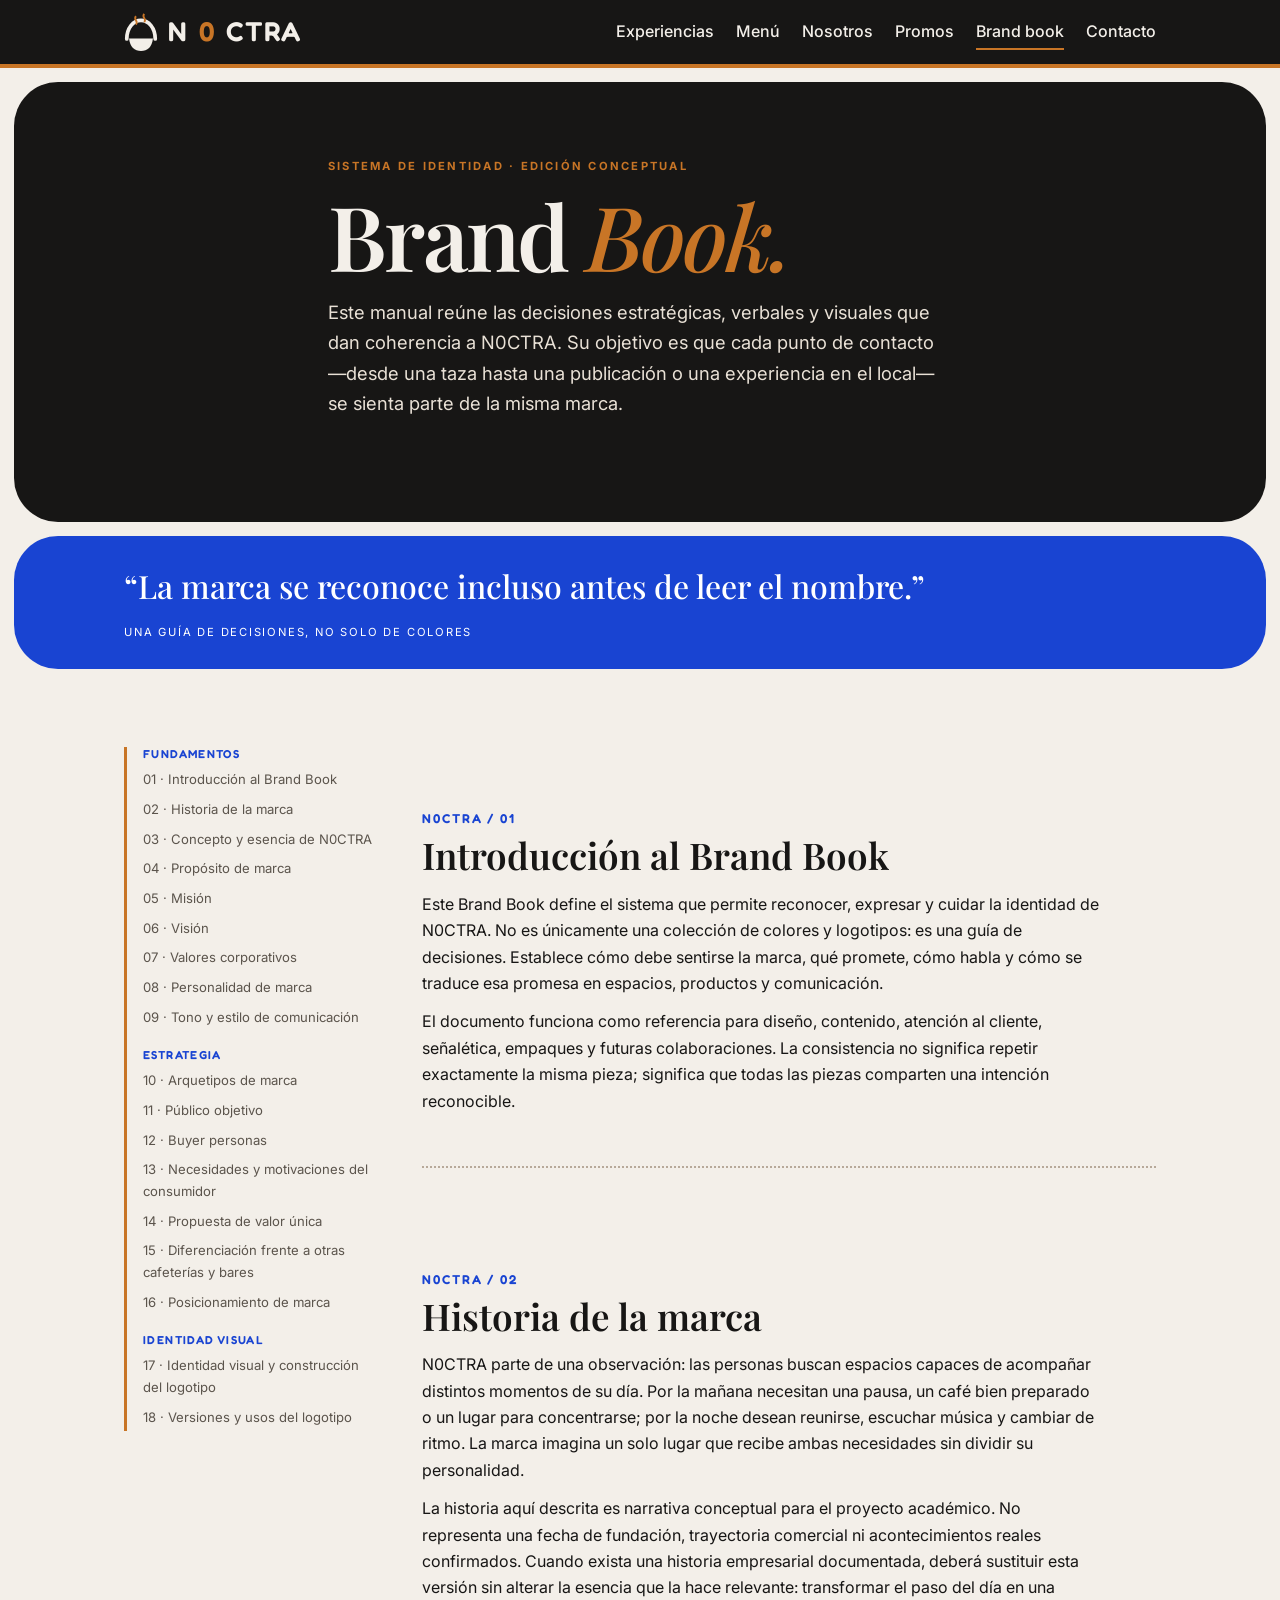
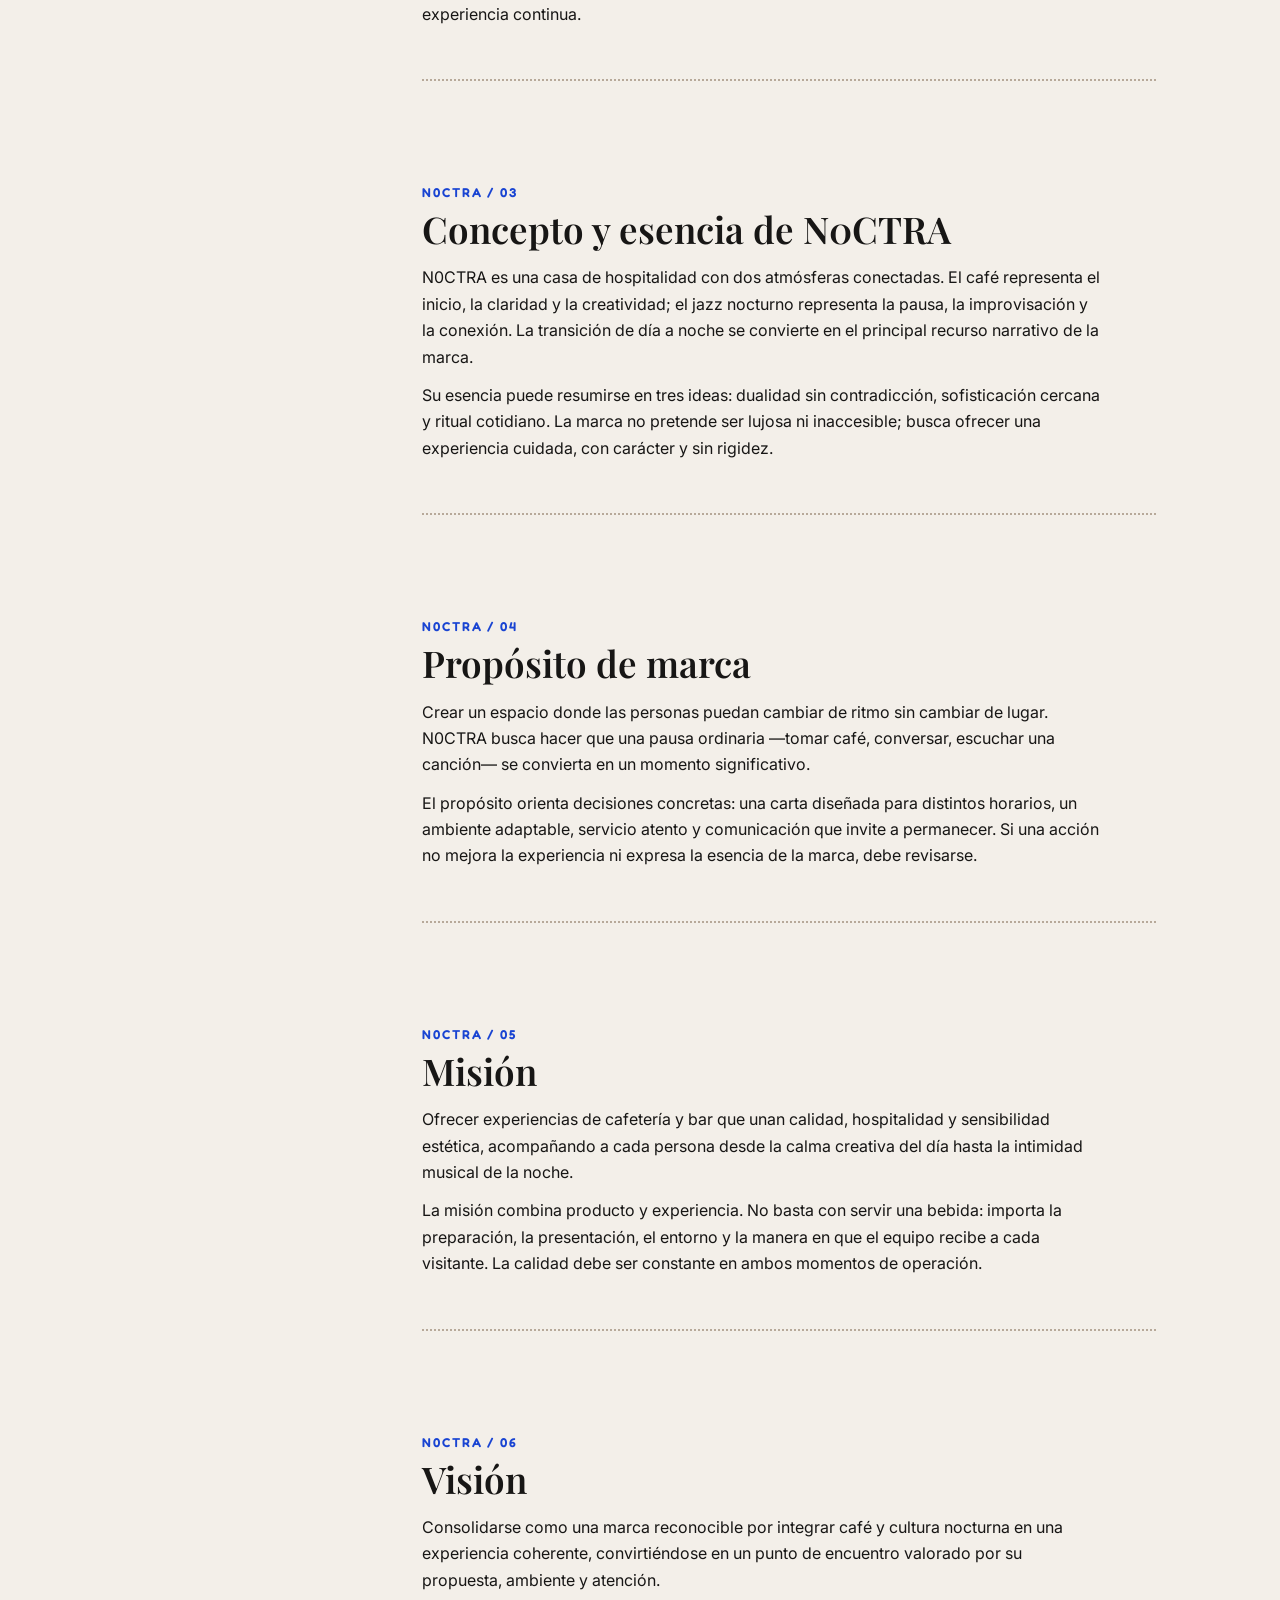
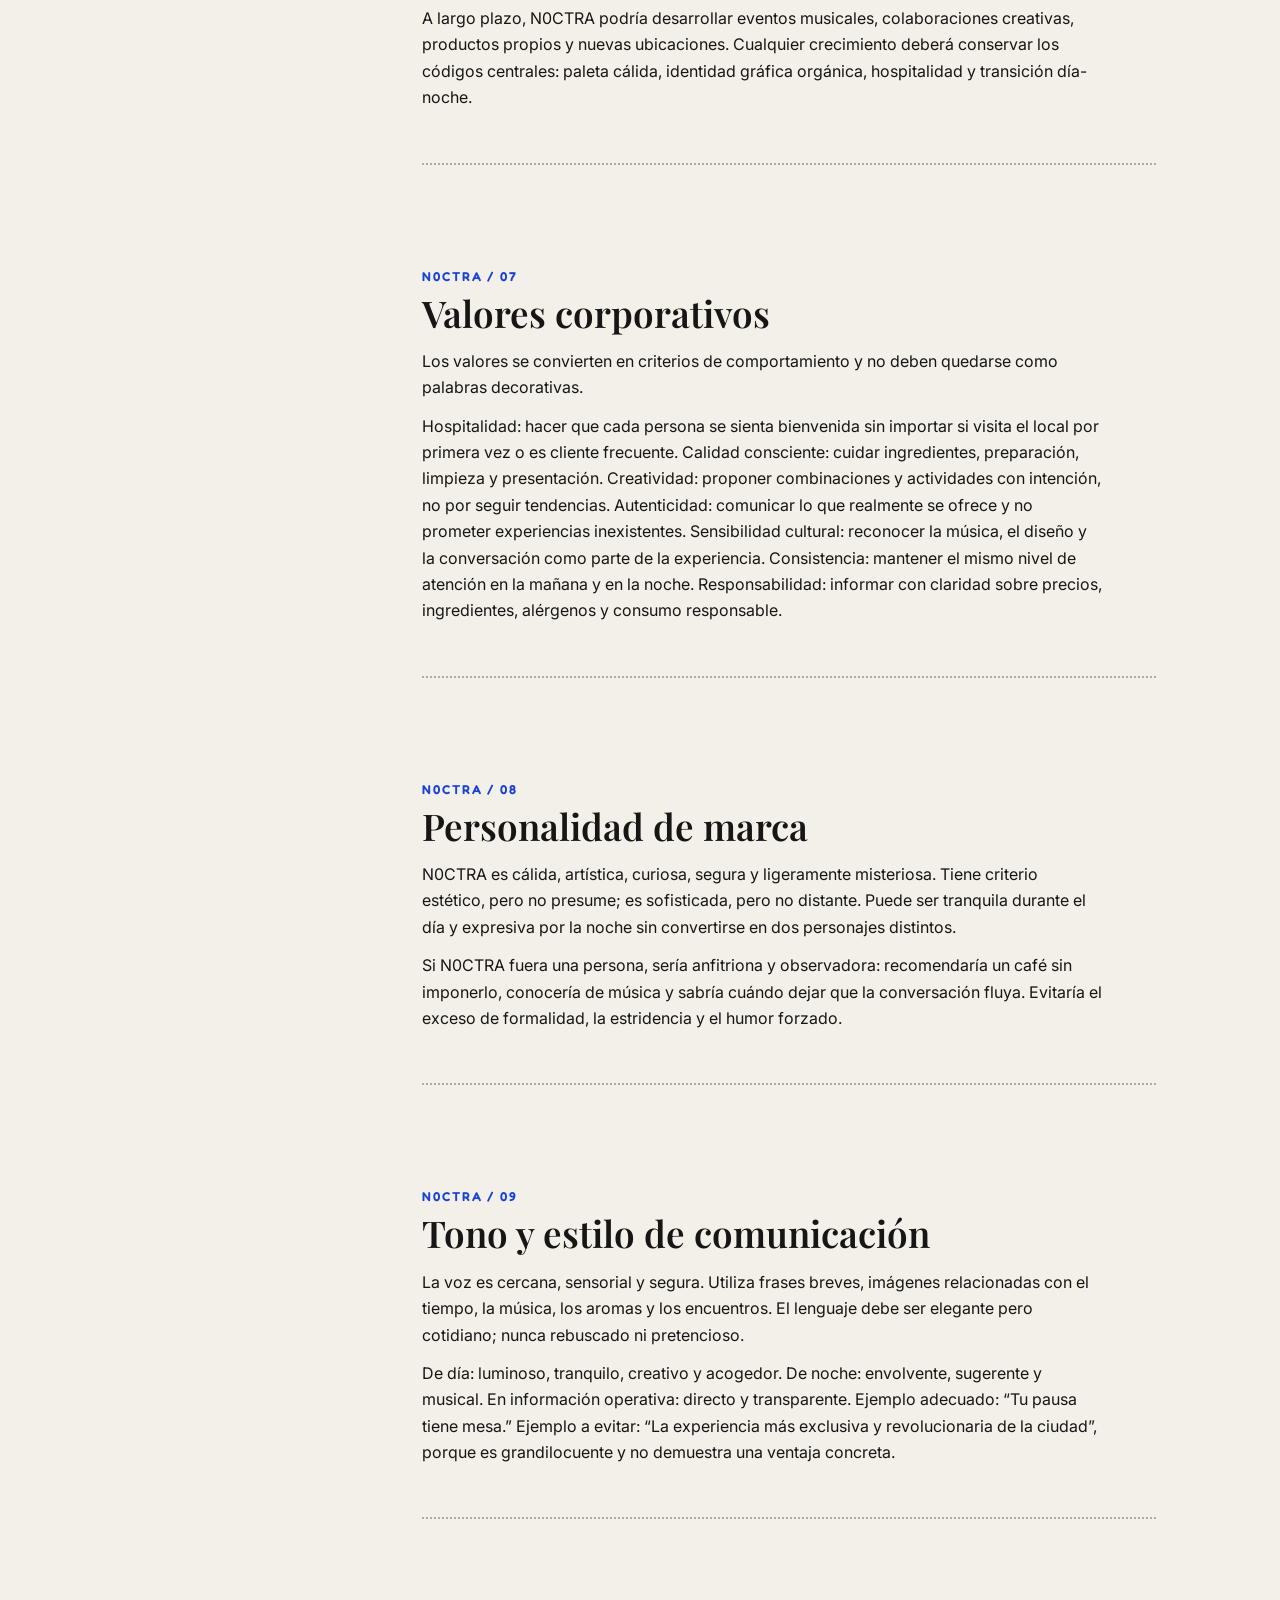
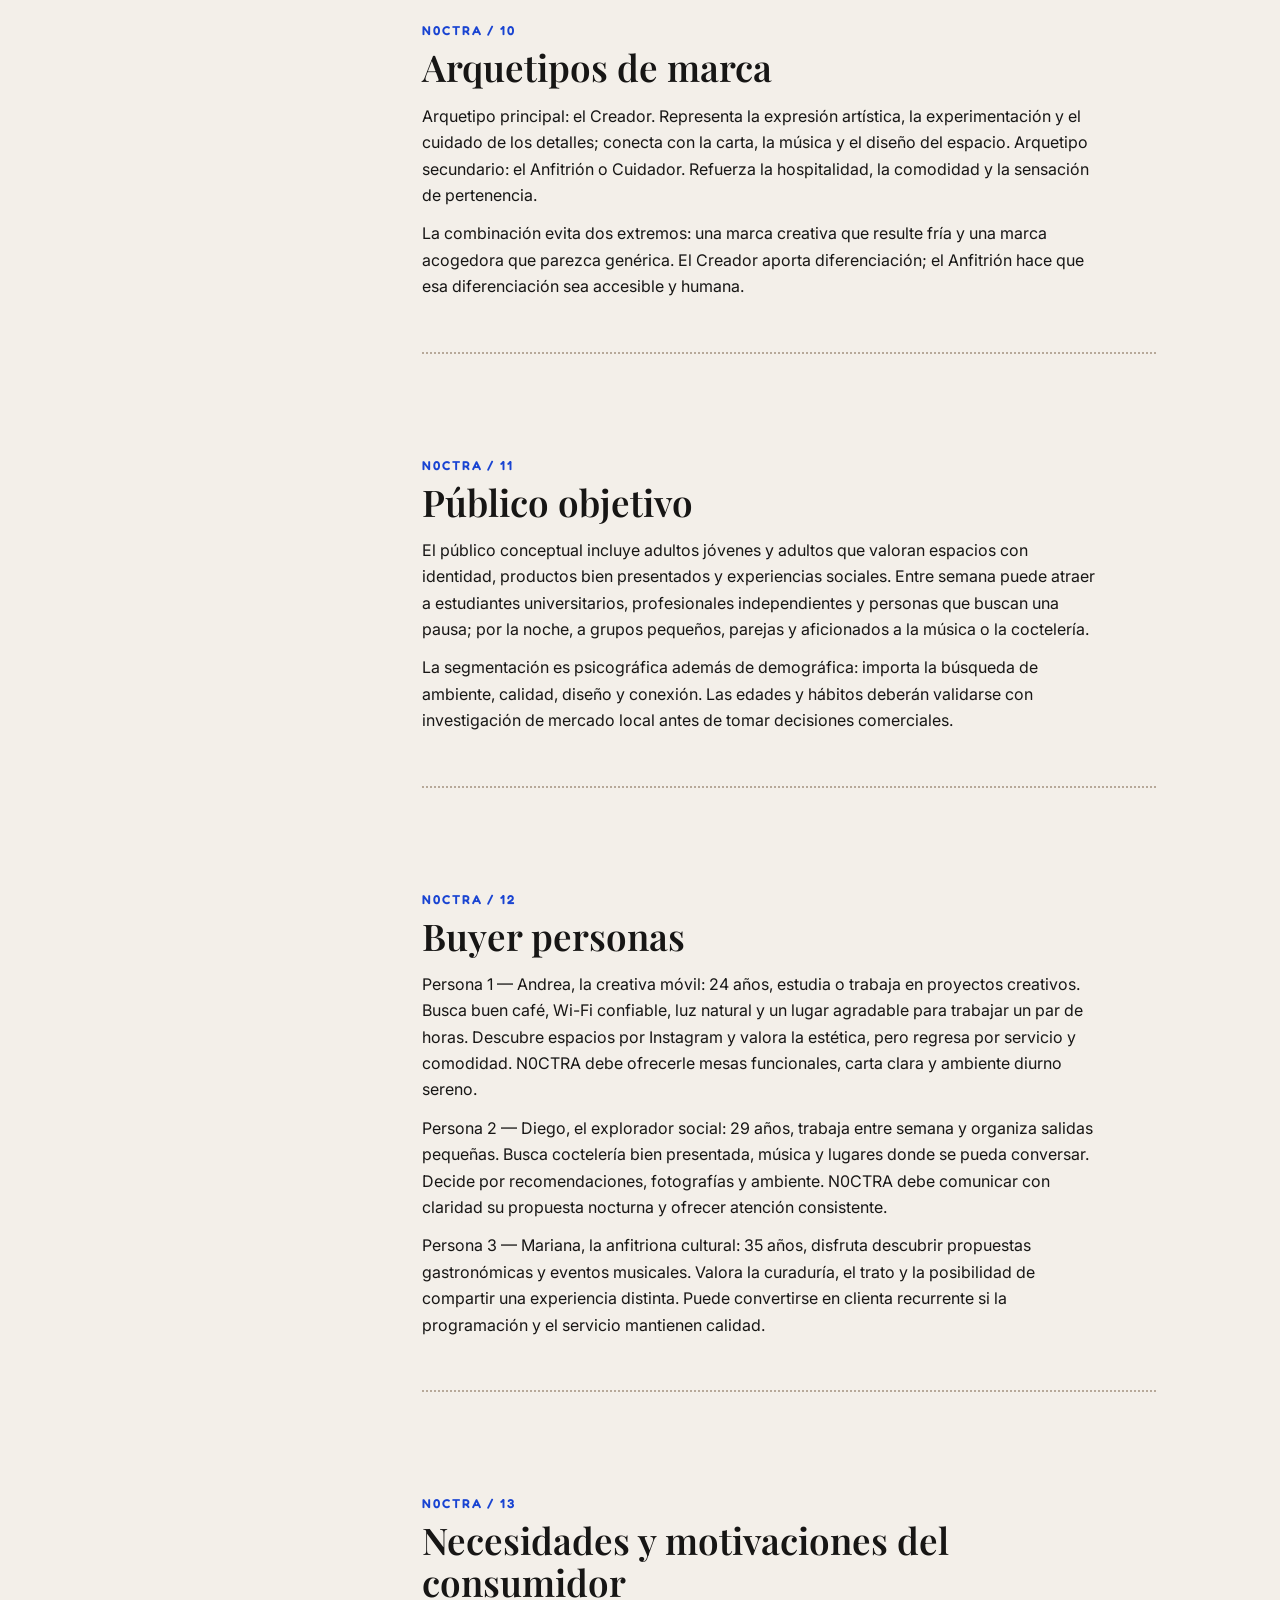
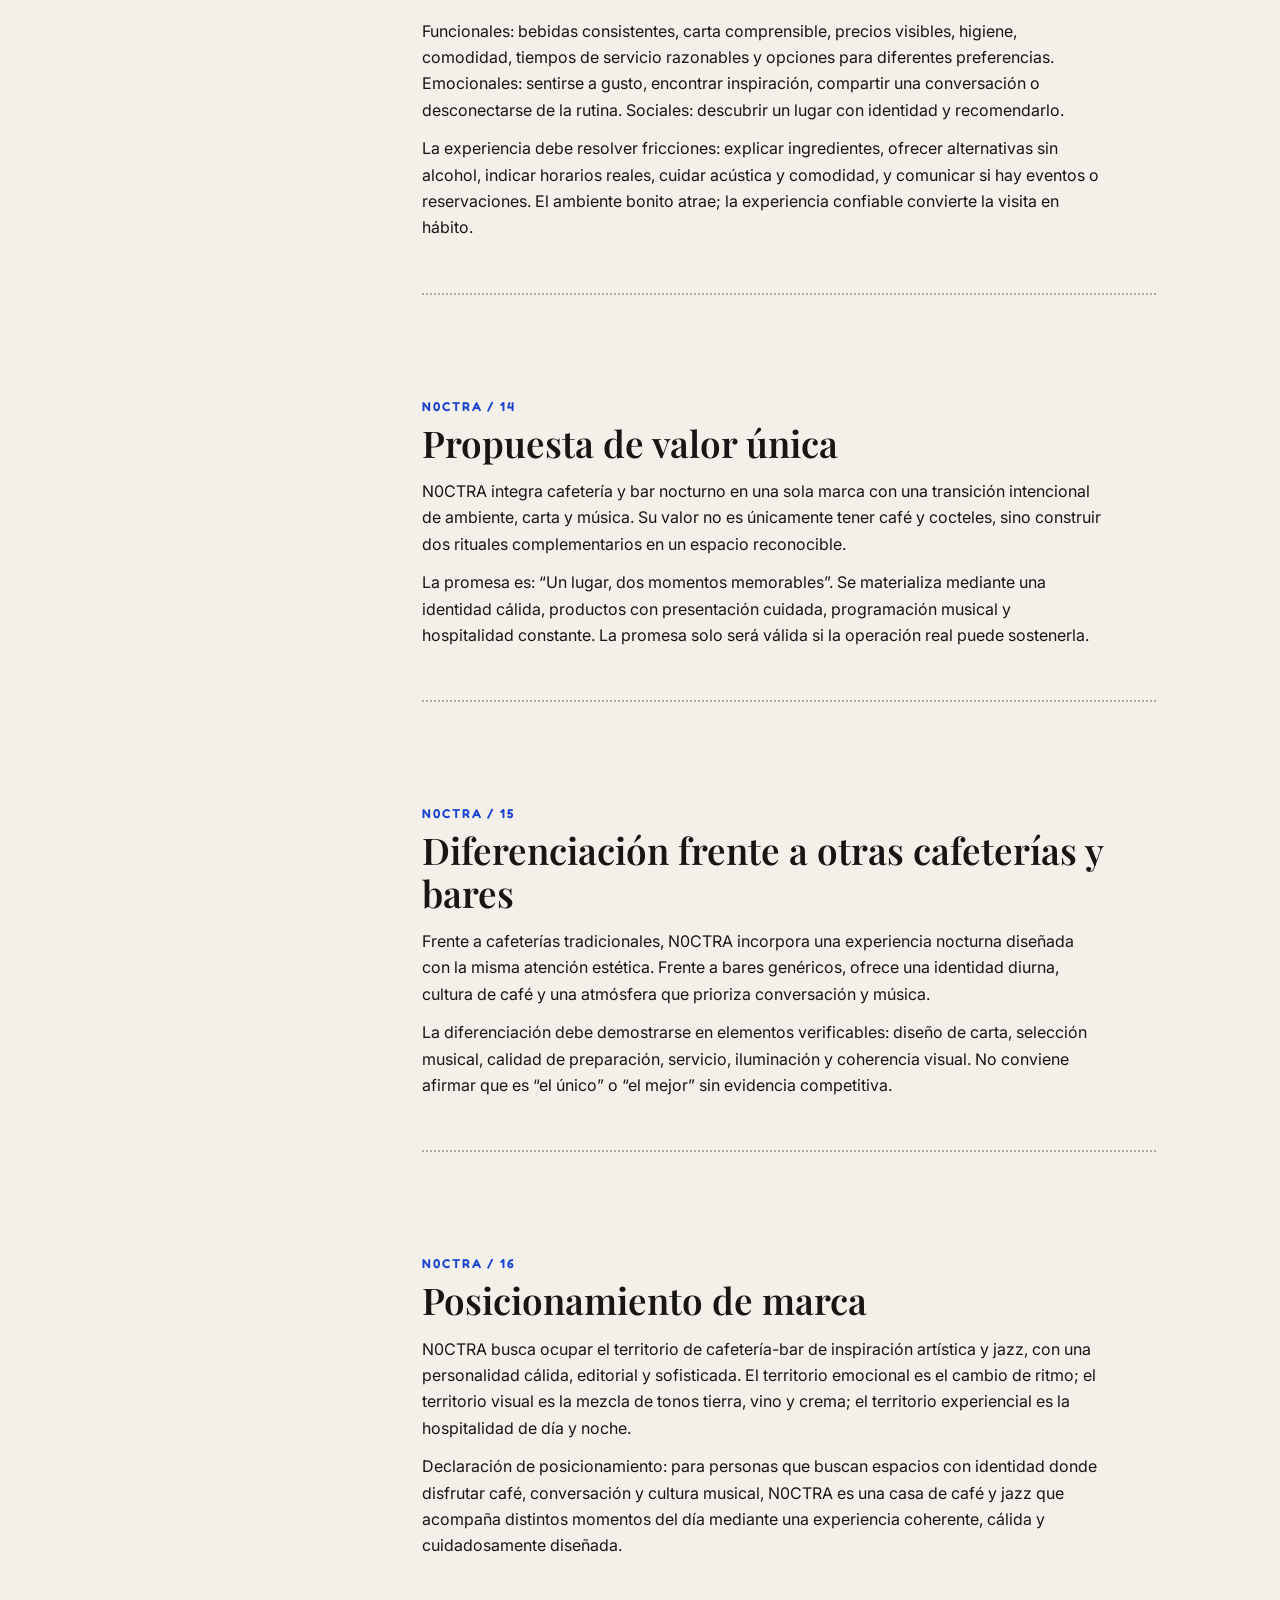
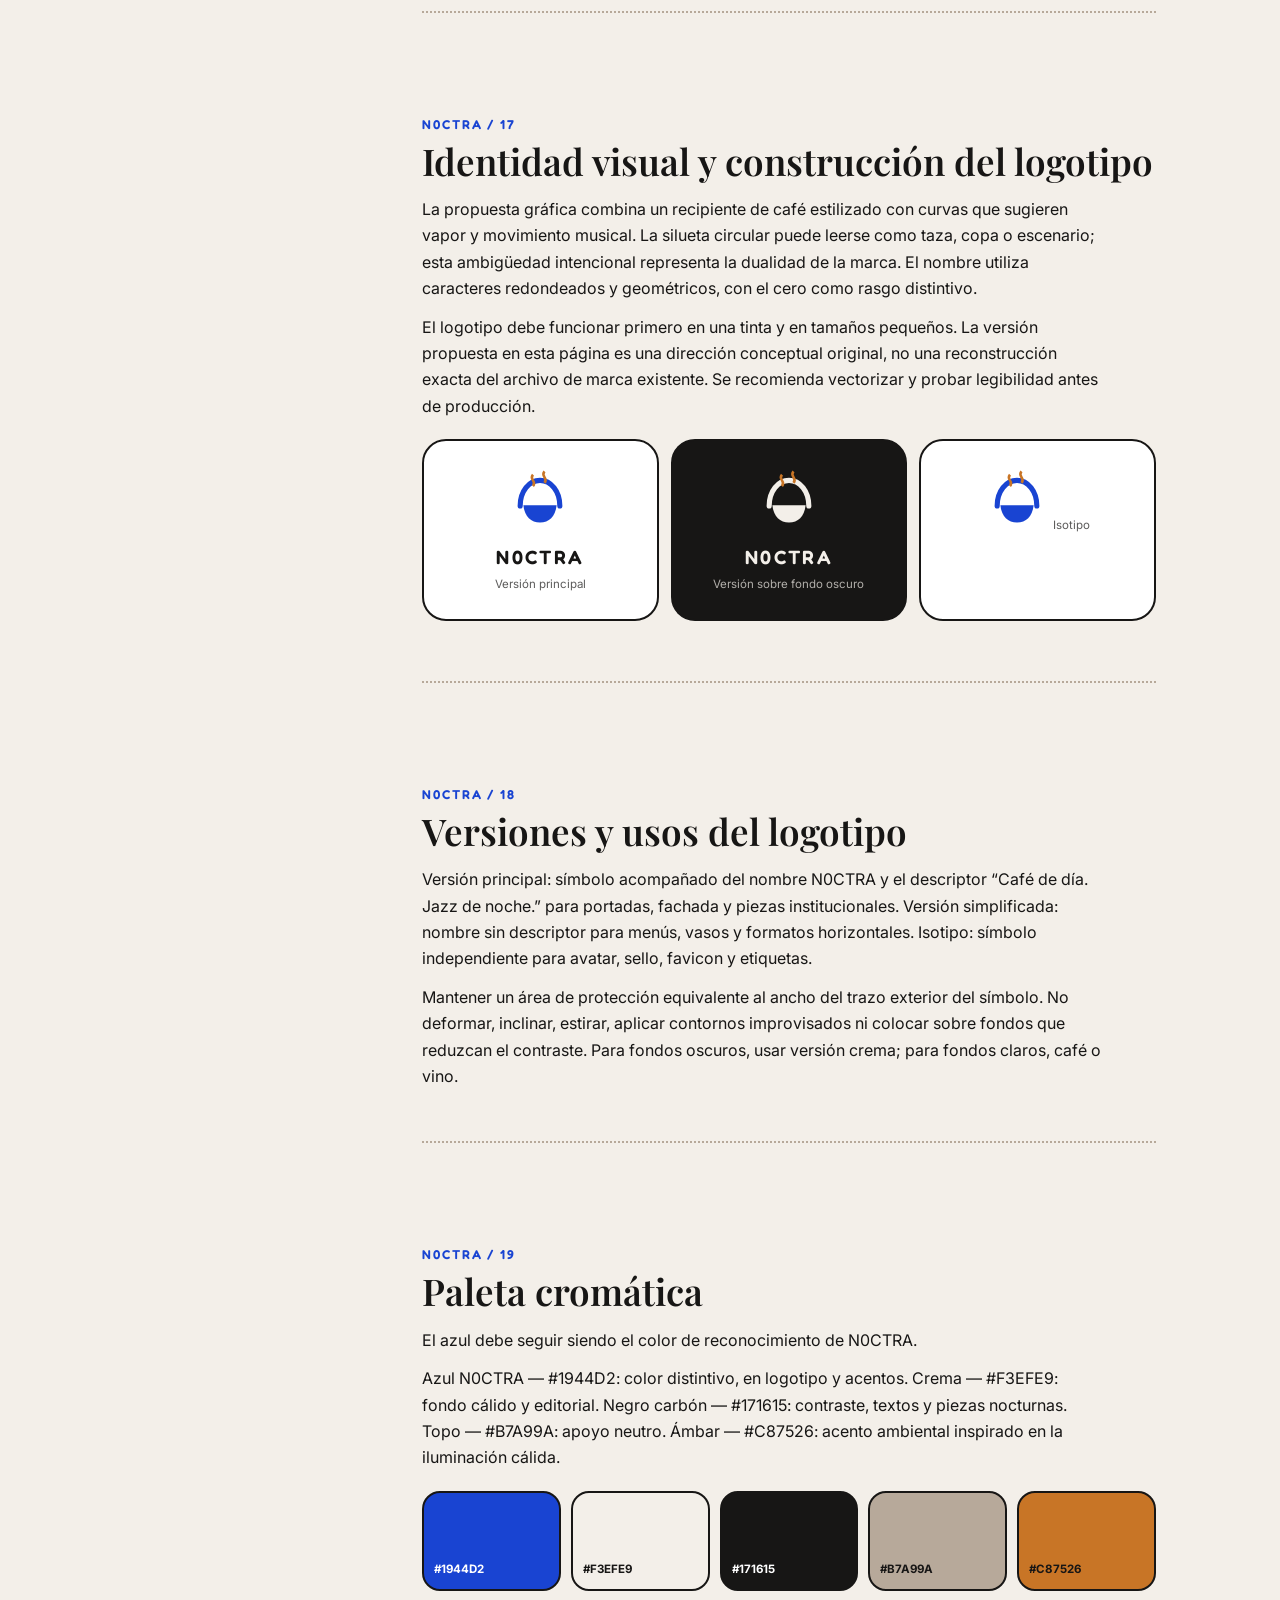
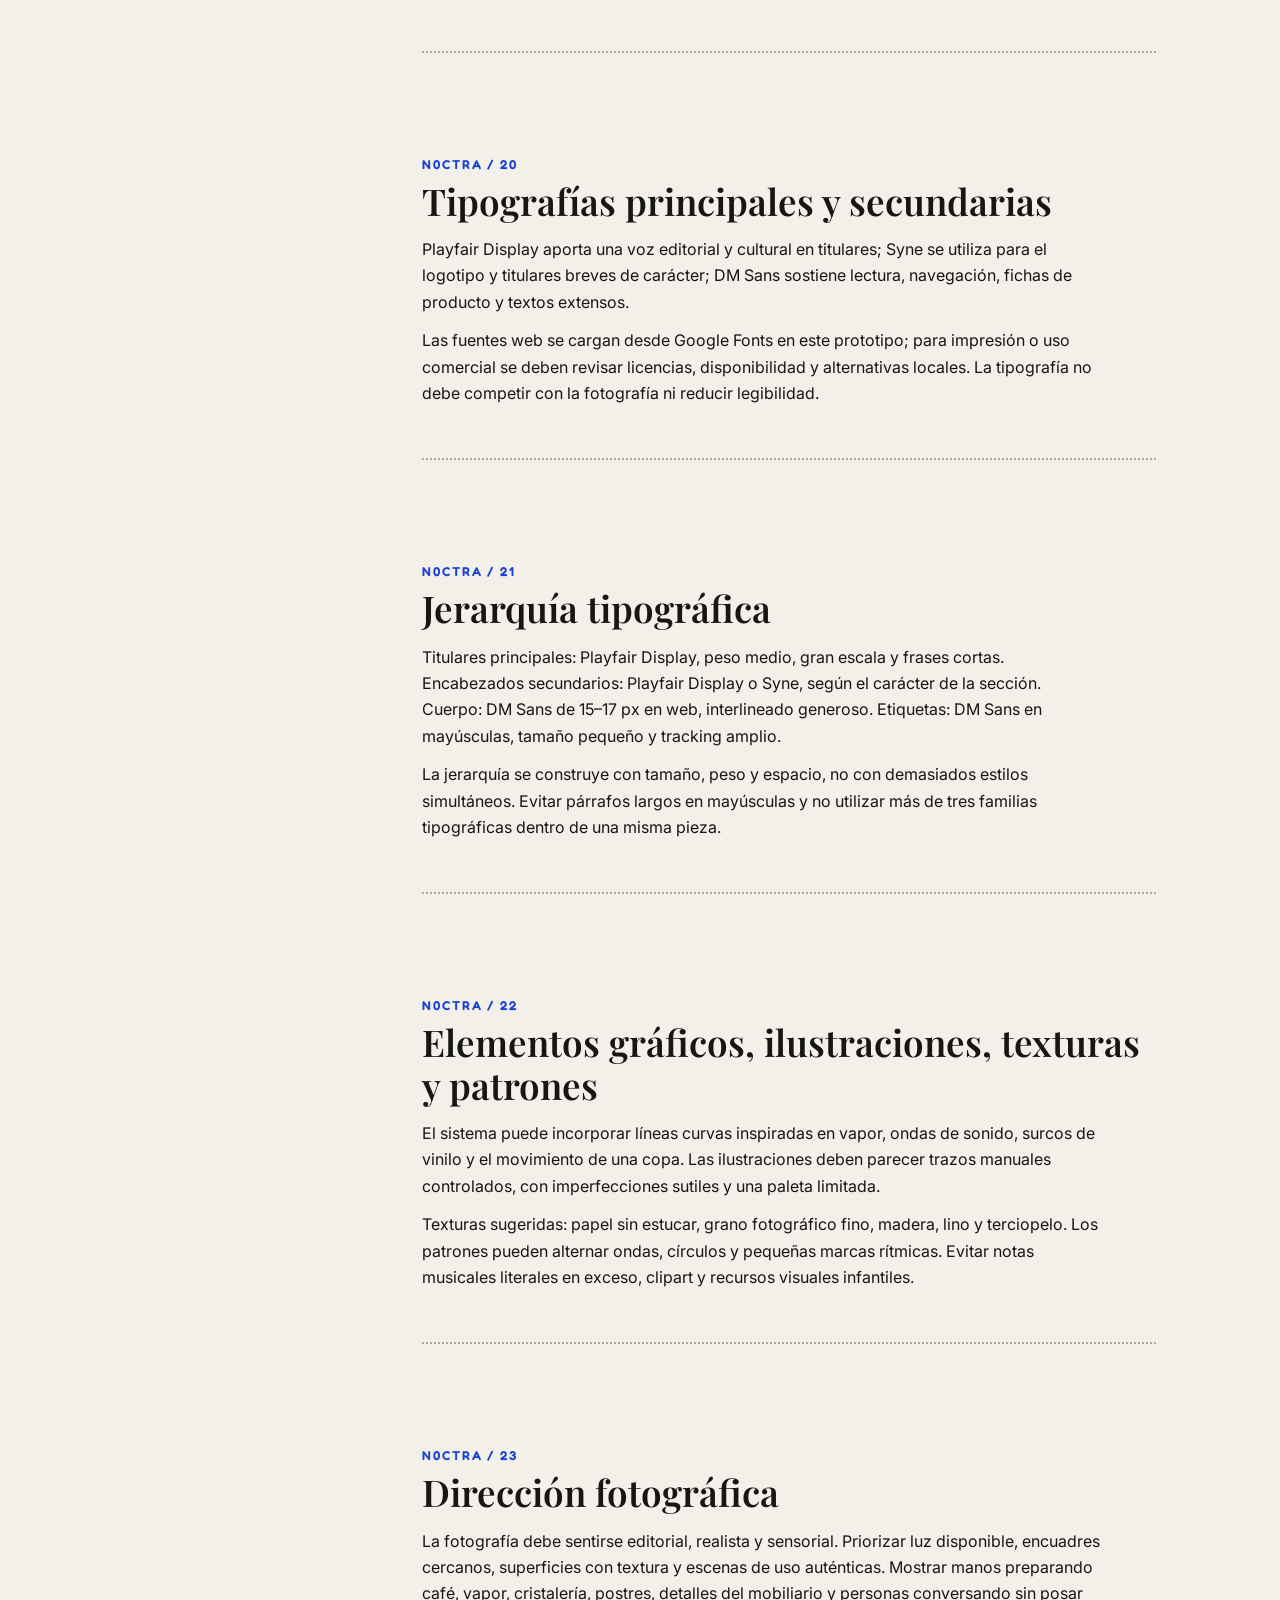
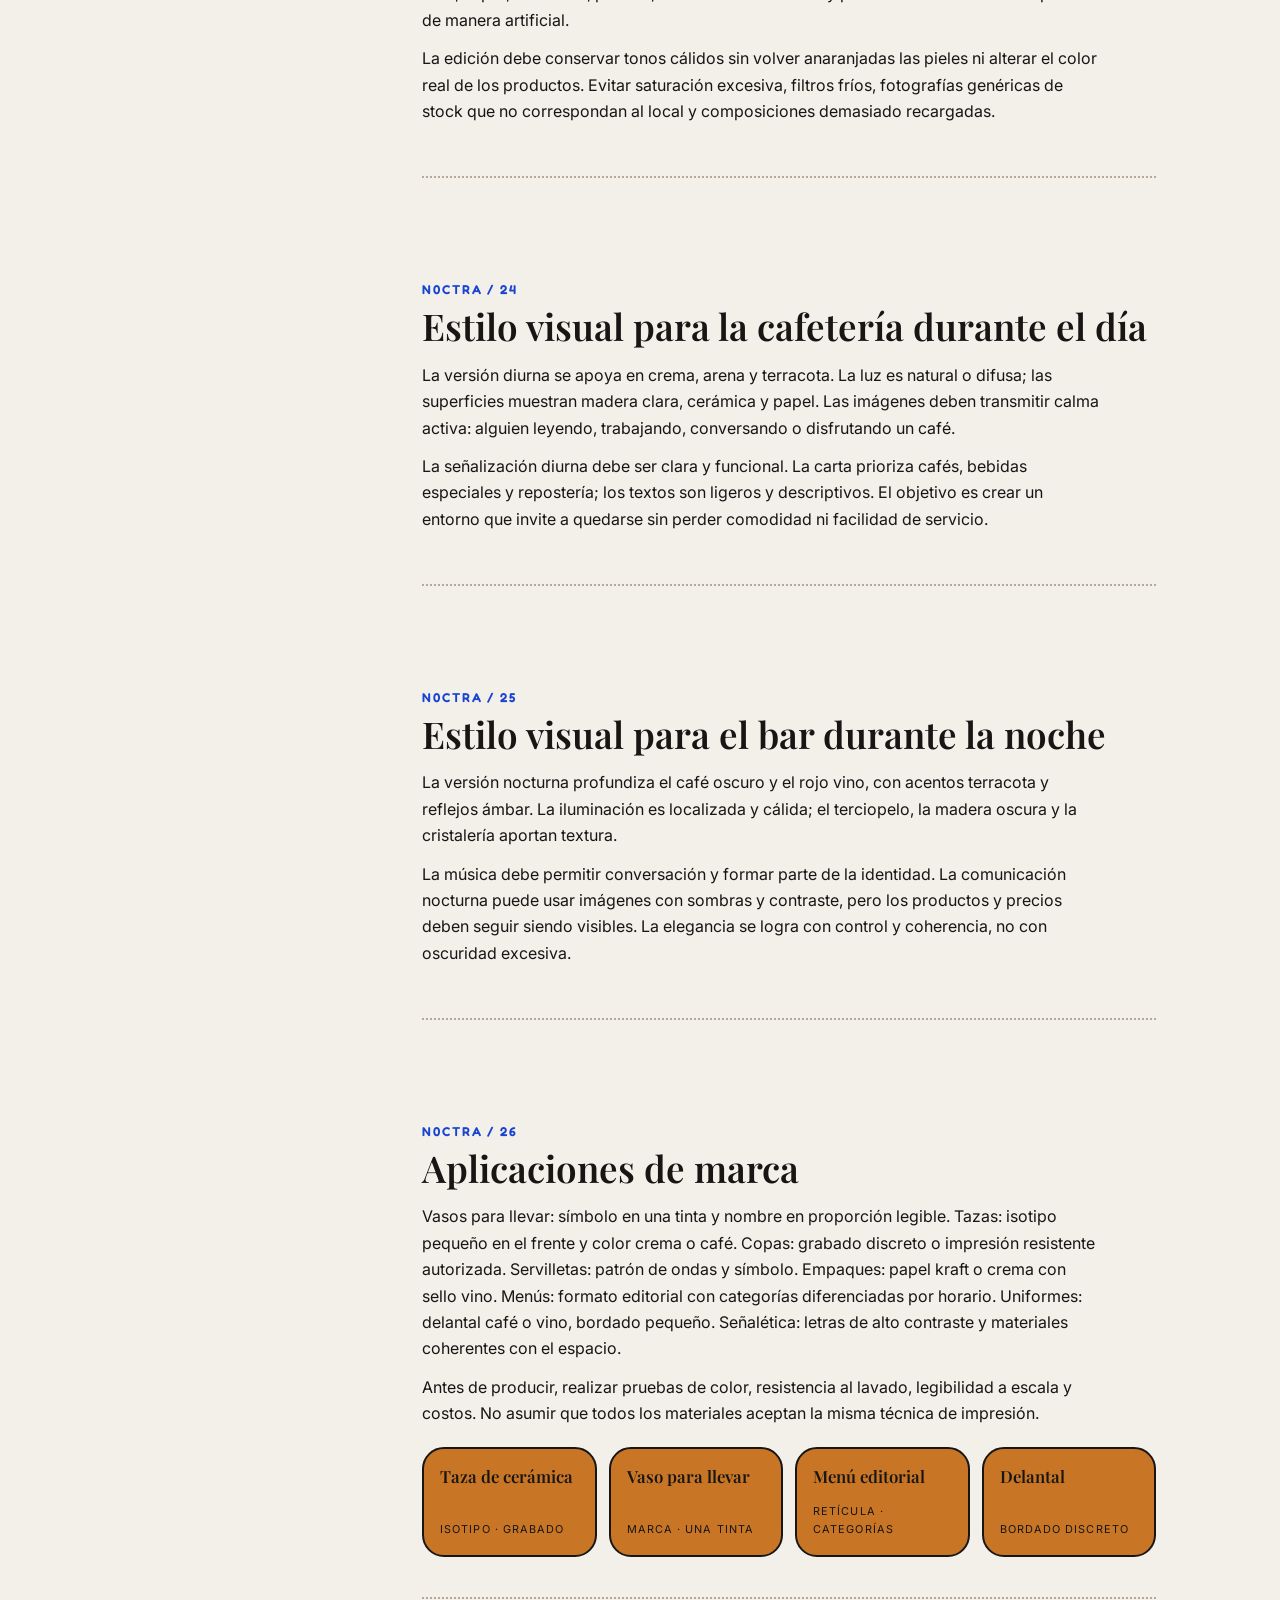
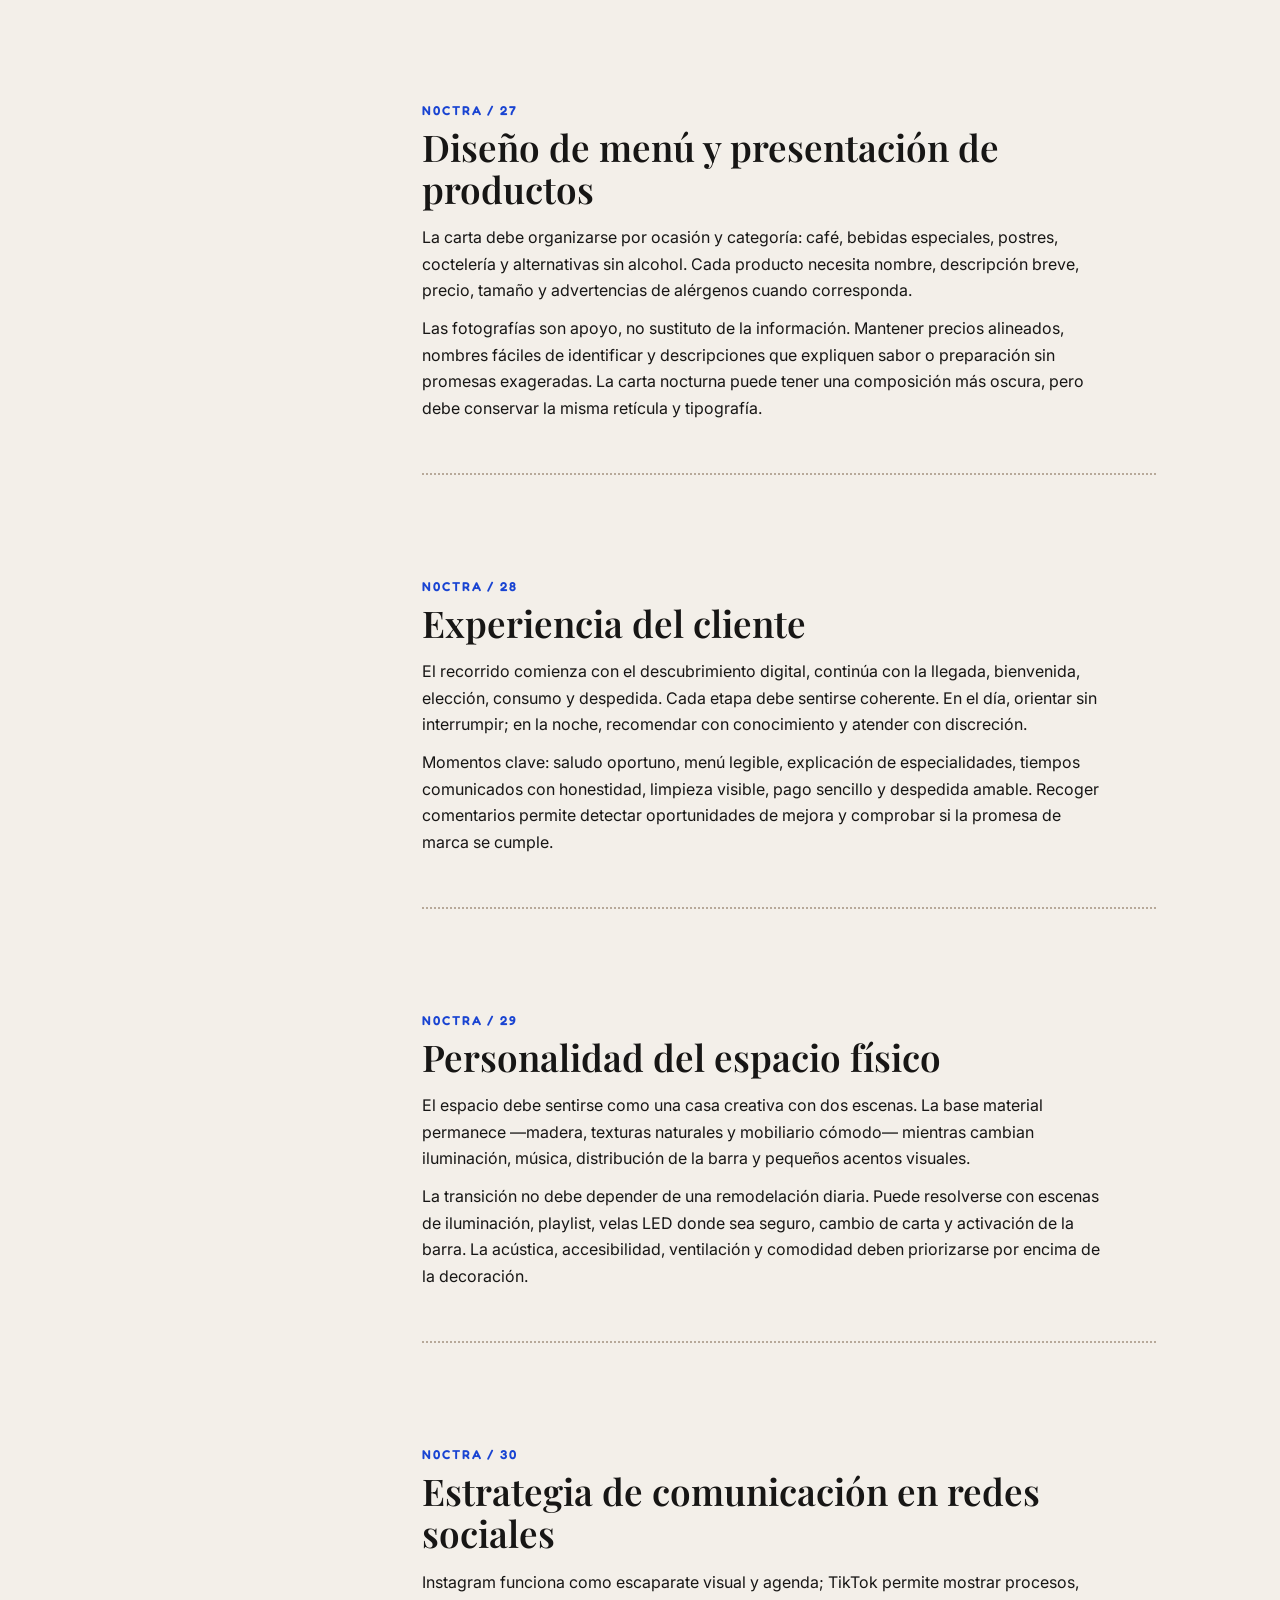
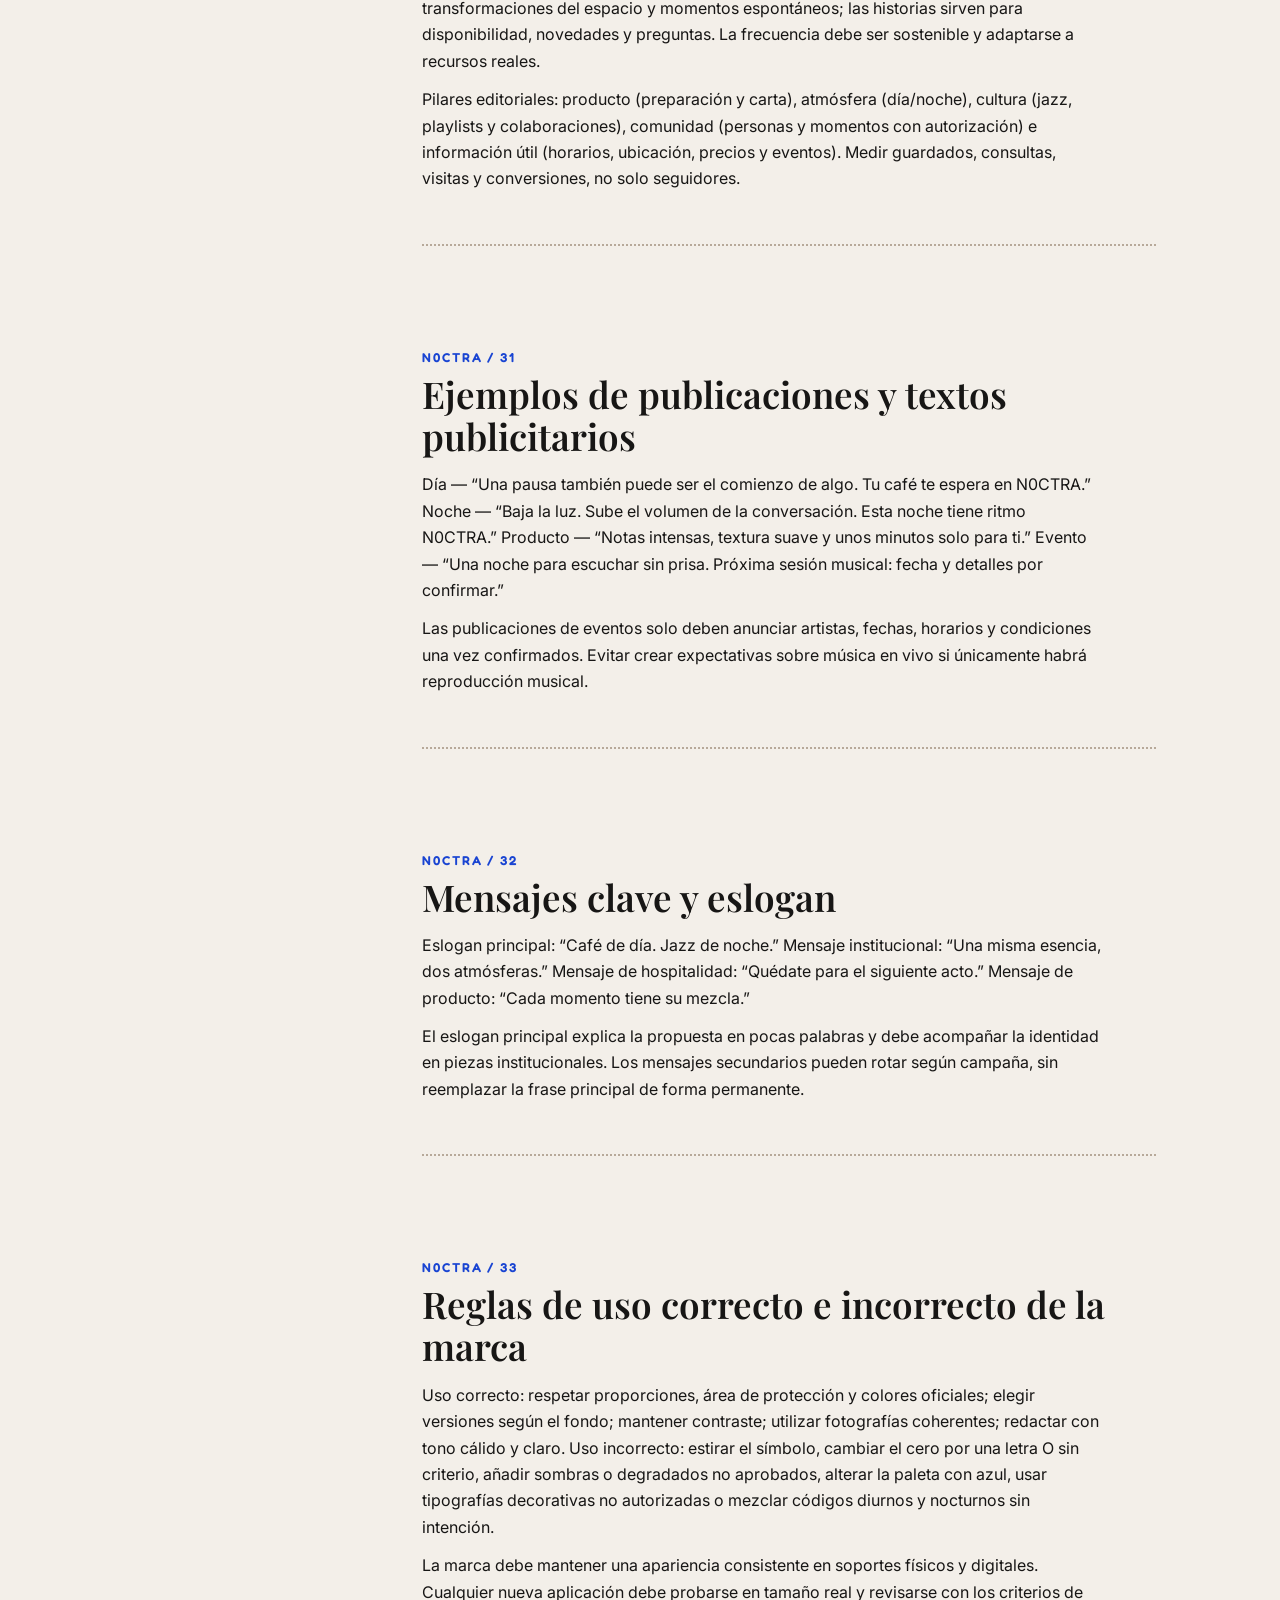
==== commit fbbd334b: "promos" ====
--- a/brandbook.html
+++ b/brandbook.html
@@ -12,10 +12,10 @@
 
   <link rel="preconnect" href="https://fonts.googleapis.com">
   <link rel="stylesheet" href="https://fonts.googleapis.com/css2?family=Fredoka:wght@500;600&amp;family=Playfair+Display:ital,wght@0,500;0,600;1,500&amp;family=Inter:wght@400;500;600&amp;display=swap">
-  <link rel="stylesheet" href="styles.css">
+  <link rel="stylesheet" href="styles.css?v=4">
 
   <script>document.documentElement.classList.add('js')</script>
-  <script defer src="site.js"></script>
+  <script defer src="site.js?v=4"></script>
 </head>
 
 <body>
@@ -33,6 +33,7 @@
         <a href="index.html">Experiencias</a>
         <a href="menu.html">Men&uacute;</a>
         <a href="nosotros.html">Nosotros</a>
+        <a href="promos.html">Promos</a>
         <a class="on" href="brandbook.html">Brand book</a>
         <a href="#contacto">Contacto</a>
       </nav>
@@ -387,16 +388,79 @@
       </div>
     </section>
 
-    <section class="blue" id="contacto"><div class="wrap cgrid"><div><p class="eb">Nos encantar&aacute; leerte</p><h2>La conversaci&oacute;n sigue aqu&iacute;.</h2>
-<p>Para colaboraciones, eventos, dudas o simplemente para saludar, este espacio est&aacute; abierto. Los datos reales de contacto y redes quedan pendientes de confirmar.</p>
-<div class="cd"><div><b>Ubicaci&oacute;n</b><br/>Le&oacute;n, Guanajuato</div><div><b>Horario</b><br/>Caf&eacute;: 8:00 &ndash; 20:00<br/>Bar: 20:00 &ndash; 3:00</div><div><b>Correo</b><br/><a href="mailto:noctracafe@gmail.com">noctracafe@gmail.com</a></div><div><b>Instagram</b><br/><a href="https://www.instagram.com/pau.eliosty/" target="_blank" rel="noopener noreferrer">@pau.eliosty</a></div></div></div>
-<form class="cf" action="https://formspree.io/f/moedndqz" method="POST"><input aria-label="Tu nombre" name="name" placeholder="Tu nombre" required=""/><input aria-label="Correo electr&oacute;nico" name="_replyto" placeholder="Correo electr&oacute;nico" required="" type="email"/><input name="_subject" type="hidden" value="Mensaje desde el sitio de N0CTRA"/><textarea aria-label="Mensaje" name="message" placeholder="Cu&eacute;ntanos qu&eacute; tienes en mente" required=""></textarea><button class="btn" type="submit">Enviar mensaje &nearrow;</button></form>    </section>
+    <section class="blue" id="contacto">
+      <div class="wrap cgrid">
+        <div>
+          <p class="eb">Nos encantar&aacute; leerte</p>
+          <h2>La conversaci&oacute;n sigue aqu&iacute;.</h2>
+          <p>Para colaboraciones, eventos, dudas o simplemente para saludar, este espacio est&aacute; abierto. Los datos reales de contacto y redes quedan pendientes de confirmar.</p>
+
+          <div class="cd">
+            <div>
+              <b>Ubicaci&oacute;n</b><br>
+              Le&oacute;n, Guanajuato
+            </div>
+            <div>
+              <b>Horario</b><br>
+              Caf&eacute;: 8:00 &ndash; 20:00<br>
+              Bar: 20:00 &ndash; 3:00
+            </div>
+            <div>
+              <b>Correo</b><br>
+              <a href="mailto:noctracafe@gmail.com">noctracafe@gmail.com</a>
+            </div>
+            <div>
+              <b>Instagram</b><br>
+              <a href="https://www.instagram.com/pau.eliosty/" target="_blank" rel="noopener noreferrer">@pau.eliosty</a>
+            </div>
+          </div>
+        </div>
+
+        <form class="cf" action="https://formspree.io/f/moedndqz" method="POST">
+          <input aria-label="Tu nombre" name="name" placeholder="Tu nombre" required>
+          <input aria-label="Correo electr&oacute;nico" name="_replyto" placeholder="Correo electr&oacute;nico" required type="email">
+          <input name="_subject" type="hidden" value="Mensaje desde el sitio de N0CTRA">
+          <textarea aria-label="Mensaje" name="message" placeholder="Cu&eacute;ntanos qu&eacute; tienes en mente" required></textarea>
+          <button class="btn" type="submit">
+            Enviar mensaje
+            <span class="arrow-icon" aria-hidden="true">
+              <svg viewBox="0 0 20 20">
+                <path d="M5 15 15 5M6 5h9v9"/>
+              </svg>
+            </span>
+          </button>
+        </form>
+      </div>
+    </section>
   </main>
 
-  <footer><div class="wrap"><div class="fg"><div><a class="logo" href="index.html" style="text-decoration:none">N<span>0</span>CTRA</a><p>Caf&eacute; de d&iacute;a. Jazz de noche. Una misma esencia que cambia con la luz y permanece en los detalles.</p></div>
-<div><h4>Explora</h4><a href="index.html">Experiencias</a><a href="menu.html">Men&uacute;</a><a href="nosotros.html">Nosotros</a><a href="brandbook.html">Brand book</a></div>
-<div><h4>Encu&eacute;ntranos</h4><a href="#contacto">Contacto</a><a href="mailto:noctracafe@gmail.com">noctracafe@gmail.com</a><a href="https://www.instagram.com/pau.eliosty/" target="_blank" rel="noopener noreferrer">@pau.eliosty</a></div></div>
-<div class="copy"><span>&copy; 2026 N0CTRA &middot; Propuesta de identidad</span><span>Dise&ntilde;ado para vivir cada momento.</span></div>    </div>
+  <footer>
+    <div class="wrap">
+      <div class="fg">
+        <div>
+          <a class="logo" href="index.html" style="text-decoration:none">N<span>0</span>CTRA</a>
+          <p>Caf&eacute; de d&iacute;a. Jazz de noche. Una misma esencia que cambia con la luz y permanece en los detalles.</p>
+        </div>
+        <div>
+          <h4>Explora</h4>
+          <a href="index.html">Experiencias</a>
+          <a href="menu.html">Men&uacute;</a>
+          <a href="nosotros.html">Nosotros</a>
+          <a href="brandbook.html">Brand book</a>
+        </div>
+        <div>
+          <h4>Encu&eacute;ntranos</h4>
+          <a href="#contacto">Contacto</a>
+          <a href="mailto:noctracafe@gmail.com">noctracafe@gmail.com</a>
+          <a href="https://www.instagram.com/pau.eliosty/" target="_blank" rel="noopener noreferrer">@pau.eliosty</a>
+        </div>
+      </div>
+
+      <div class="copy">
+        <span>&copy; 2026 N0CTRA &middot; Propuesta de identidad</span>
+        <span>Dise&ntilde;ado para vivir cada momento.</span>
+      </div>
+    </div>
   </footer>
 </body>
 </html>
--- a/styles.css
+++ b/styles.css
@@ -159,6 +159,24 @@
     margin-right: 10px
 }
 
+.arrow-icon {
+    display: inline-flex;
+    width: 1em;
+    height: 1em;
+    margin-left: .15em;
+    vertical-align: -.12em
+}
+
+.arrow-icon svg {
+    width: 100%;
+    height: 100%;
+    fill: none;
+    stroke: currentColor;
+    stroke-width: 2;
+    stroke-linecap: round;
+    stroke-linejoin: round
+}
+
 .btn.o {
     background: none;
     color: var(--ink);
@@ -253,6 +271,125 @@
     background: #fff;
     border-radius: 28px;
     padding: 22px 10px
+}
+
+.methods .method-card {
+    position: relative;
+    width: 100%;
+    min-height: 150px;
+    background: #fff;
+    border: 2px solid var(--ink);
+    border-radius: 28px;
+    padding: 22px 10px;
+    color: var(--ink);
+    box-shadow: 5px 5px 0 var(--ink);
+    cursor: pointer;
+    font: inherit
+}
+
+.methods .method-card:nth-child(odd) {
+    transform: rotate(-1.2deg)
+}
+
+.methods .method-card:nth-child(even) {
+    transform: rotate(1.2deg)
+}
+
+.methods .method-card:hover,
+.methods .method-card:focus-visible {
+    transform: rotate(0) translateY(-6px);
+    box-shadow: 8px 11px 0 var(--ink);
+    outline: none
+}
+
+.methods .method-card:focus-visible {
+    outline: 3px solid var(--amber);
+    outline-offset: 4px
+}
+
+.methods .method-card:hover .lbl,
+.methods .method-card:focus-visible .lbl {
+    color: var(--blue)
+}
+
+.method-dialog {
+    position: fixed;
+    inset: 0;
+    margin: auto;
+    max-height: calc(100vh - 28px);
+    overflow-y: auto;
+    width: min(520px, calc(100% - 28px));
+    border: 3px solid var(--ink);
+    border-radius: 28px;
+    padding: 28px;
+    background: var(--cream);
+    color: var(--ink);
+    box-shadow: 10px 10px 0 var(--amber);
+    text-align: center
+}
+
+.method-dialog::backdrop {
+    background: rgba(23, 22, 21, .72)
+}
+
+.method-dialog h2 {
+    margin: 4px 0 12px
+}
+
+.method-dialog h2::after {
+    display: none
+}
+
+.method-close {
+    position: absolute;
+    top: 12px;
+    right: 12px;
+    width: 38px;
+    height: 38px;
+    border: 2px solid var(--ink);
+    border-radius: 50%;
+    background: #fff;
+    color: var(--ink);
+    font-size: 1.5rem;
+    line-height: 1;
+    cursor: pointer
+}
+
+.method-facts {
+    display: grid;
+    grid-template-columns: repeat(3, 1fr);
+    gap: 8px;
+    margin-top: 18px
+}
+
+.method-facts span {
+    padding: 10px 8px;
+    border: 1px solid var(--taupe);
+    border-radius: 14px;
+    font-size: .78rem;
+    line-height: 1.35
+}
+
+.method-facts strong {
+    display: block;
+    color: var(--blue);
+    font-size: .68rem;
+    letter-spacing: .08em;
+    text-transform: uppercase
+}
+
+@media(max-width:480px) {
+    .method-dialog {
+        padding: 24px 18px 18px
+    }
+
+    .method-facts {
+        grid-template-columns: 1fr
+    }
+
+    .methods .method-card {
+        min-height: 140px
+    }
 }
 
 .d {
@@ -669,10 +806,17 @@
     color: var(--taupe)
 }
 
-.meta span:before {
-    content: '✳';
-    color: var(--amber);
-    margin-right: 9px
+.meta span {
+    display: inline-flex;
+    align-items: center
+}
+
+.meta-icon {
+    width: .95em;
+    height: .95em;
+    flex: 0 0 auto;
+    margin-right: 9px;
+    display: block
 }
 
 .strip {
@@ -1046,8 +1190,8 @@
     animation: drift 70s linear infinite
 }
 
-.meta span:before {
-    display: inline-block;
+.meta-icon {
+    display: block;
     animation: spin 6s linear infinite
 }
 
@@ -1146,8 +1290,14 @@
 }
 
 .marq i {
-    color: var(--amber);
-    font-style: normal
+    display: inline-block;
+    width: .8em;
+    height: .8em;
+    margin: 0 22px;
+    background: var(--amber);
+    vertical-align: -.05em;
+    -webkit-mask: url("data:image/svg+xml,%3Csvg xmlns='http://www.w3.org/2000/svg' viewBox='0 0 20 20'%3E%3Cpath d='M10 1v18M1 10h18M3.6 3.6l12.8 12.8M16.4 3.6L3.6 16.4' fill='none' stroke='black' stroke-width='2.8' stroke-linecap='round'/%3E%3C/svg%3E") center/contain no-repeat;
+    mask: url("data:image/svg+xml,%3Csvg xmlns='http://www.w3.org/2000/svg' viewBox='0 0 20 20'%3E%3Cpath d='M10 1v18M1 10h18M3.6 3.6l12.8 12.8M16.4 3.6L3.6 16.4' fill='none' stroke='black' stroke-width='2.8' stroke-linecap='round'/%3E%3C/svg%3E") center/contain no-repeat
 }
 
 .filters {
@@ -1425,16 +1575,19 @@
     }
 }
 
-.methods>div {
+.methods>div,
+.methods .method-card {
     transition: transform .25s, box-shadow .25s
 }
 
-.methods>div:hover {
+.methods>div:hover,
+.methods .method-card:hover {
     transform: rotate(0) translateY(-6px);
     box-shadow: 8px 11px 0 var(--ink)
 }
 
-.methods>div:hover .lbl {
+.methods>div:hover .lbl,
+.methods .method-card:hover .lbl {
     color: var(--blue)
 }
 
@@ -1443,7 +1596,8 @@
     transition: scale .3s
 }
 
-.methods>div:hover .d {
+.methods>div:hover .d,
+.methods .method-card:hover .d {
     scale: 1.1
 }
 
@@ -1463,75 +1617,90 @@
     stroke: none
 }
 
-.methods>div:nth-child(3n+2) {
+.methods>div:nth-child(3n+2),
+.methods .method-card:nth-child(3n+2) {
     --dl: .15s
 }
 
-.methods>div:nth-child(3n) {
+.methods>div:nth-child(3n),
+.methods .method-card:nth-child(3n) {
     --dl: .3s
 }
 
-.js .methods>div.rv:not(.in) .d :is(path, ellipse, circle):not(.x) {
+.js .methods>div.rv:not(.in) .d :is(path, ellipse, circle):not(.x),
+.js .methods .method-card.rv:not(.in) .d :is(path, ellipse, circle):not(.x) {
     stroke-dasharray: 1;
     stroke-dashoffset: 1;
     opacity: 0
 }
 
-.js .methods>div.rv.in .d :is(path, ellipse, circle):not(.x) {
+.js .methods>div.rv.in .d :is(path, ellipse, circle):not(.x),
+.js .methods .method-card.rv.in .d :is(path, ellipse, circle):not(.x) {
     stroke-dasharray: 1;
     stroke-dashoffset: 1;
     opacity: 0;
     animation: draw 1.2s calc(.3s + var(--dl, 0s)) ease-out forwards
 }
 
-.methods>div.in .x {
+.methods>div.in .x,
+.methods .method-card.in .x {
     animation-duration: 2.6s;
     animation-iteration-count: infinite;
     animation-delay: calc(1.8s + var(--dl, 0s))
 }
 
-.methods>div.in .drop {
+.methods>div.in .drop,
+.methods .method-card.in .drop {
     animation-name: drip;
     animation-timing-function: ease-in
 }
 
-.methods>div.in .drop.d2 {
+.methods>div.in .drop.d2,
+.methods .method-card.in .drop.d2 {
     animation-delay: calc(3.1s + var(--dl, 0s))
 }
 
-.methods>div.in .st {
+.methods>div.in .st,
+.methods .method-card.in .st {
     animation-name: steam;
     animation-timing-function: ease-in-out
 }
 
-.methods>div.in .st.d2 {
+.methods>div.in .st.d2,
+.methods .method-card.in .st.d2 {
     animation-delay: calc(2.7s + var(--dl, 0s))
 }
 
-.methods>div.in .bub {
+.methods>div.in .bub,
+.methods .method-card.in .bub {
     animation-name: bubble;
     animation-timing-function: ease-out
 }
 
-.methods>div.in .bub.d2 {
+.methods>div.in .bub.d2,
+.methods .method-card.in .bub.d2 {
     animation-delay: calc(3s + var(--dl, 0s))
 }
 
-.methods>div.in .flow {
+.methods>div.in .flow,
+.methods .method-card.in .flow {
     opacity: .95;
     stroke-dasharray: 3 5;
     animation: flow .8s linear infinite
 }
 
-.methods>div.in .lid {
+.methods>div.in .lid,
+.methods .method-card.in .lid {
     animation: lid 2s calc(1.8s + var(--dl, 0s)) ease-in-out infinite
 }
 
-.methods>div.in .press {
+.methods>div.in .press,
+.methods .method-card.in .press {
     animation: press 3s calc(1.8s + var(--dl, 0s)) ease-in-out infinite
 }
 
-.methods>div.in .plunge {
+.methods>div.in .plunge,
+.methods .method-card.in .plunge {
     animation: plunge 3.2s calc(1.8s + var(--dl, 0s)) ease-in-out infinite
 }
 
@@ -1810,7 +1979,7 @@
     }
 
     .hero .wrap {
-        grid-template-columns: 1fr
+        grid-template-columns: 1fr;
         gap: 24px
     }
 
@@ -1883,7 +2052,7 @@
     }
 
     .fg {
-        grid-template-columns: 1fr
+        grid-template-columns: 1fr;
         gap: 24px
     }
 
@@ -2007,4 +2176,84 @@
     .filters {
         grid-template-columns: 1fr
     }
+}
+
+.moment-switch {
+    display: flex;
+    flex-wrap: wrap;
+    gap: 10px
+}
+
+.moment-button {
+    display: grid;
+    justify-items: start;
+    gap: 2px
+}
+
+.moment-button small {
+    font-size: .7rem;
+    opacity: .8
+}
+
+/* Inversión cromática del menú nocturno */
+.menu-section[data-moment="noche"] {
+    background: var(--ink);
+    color: var(--cream)
+}
+
+.menu-section[data-moment="noche"] .sh,
+.menu-section[data-moment="noche"] .sh h2,
+.menu-section[data-moment="noche"] .eb {
+    color: var(--cream)
+}
+
+.menu-section[data-moment="noche"] .sh p:not(.eb) {
+    color: var(--taupe)
+}
+
+.menu-section[data-moment="noche"] .filter {
+    border-color: var(--cream);
+    background: transparent;
+    color: var(--cream)
+}
+
+.menu-section[data-moment="noche"] .filter:hover {
+    background: var(--amber);
+    border-color: var(--amber);
+    color: var(--ink)
+}
+
+.menu-section[data-moment="noche"] .filter.active {
+    background: var(--cream);
+    border-color: var(--cream);
+    color: var(--ink)
+}
+
+.menu-section[data-moment="noche"] .dish {
+    border-color: var(--cream);
+    background: #252321;
+    color: var(--cream);
+    box-shadow: 6px 6px 0 var(--amber)
+}
+
+.menu-section[data-moment="noche"] .dish:nth-child(even) {
+    background: #252321
+}
+
+.menu-section[data-moment="noche"] .dish img {
+    border-bottom-color: var(--cream)
+}
+
+.menu-section[data-moment="noche"] .tag {
+    border-color: var(--cream);
+    background: var(--amber);
+    color: var(--ink)
+}
+
+.menu-section[data-moment="noche"] .inf .p {
+    color: var(--amber)
+}
+
+.menu-section[data-moment="noche"] .note {
+    color: var(--taupe)
 }
